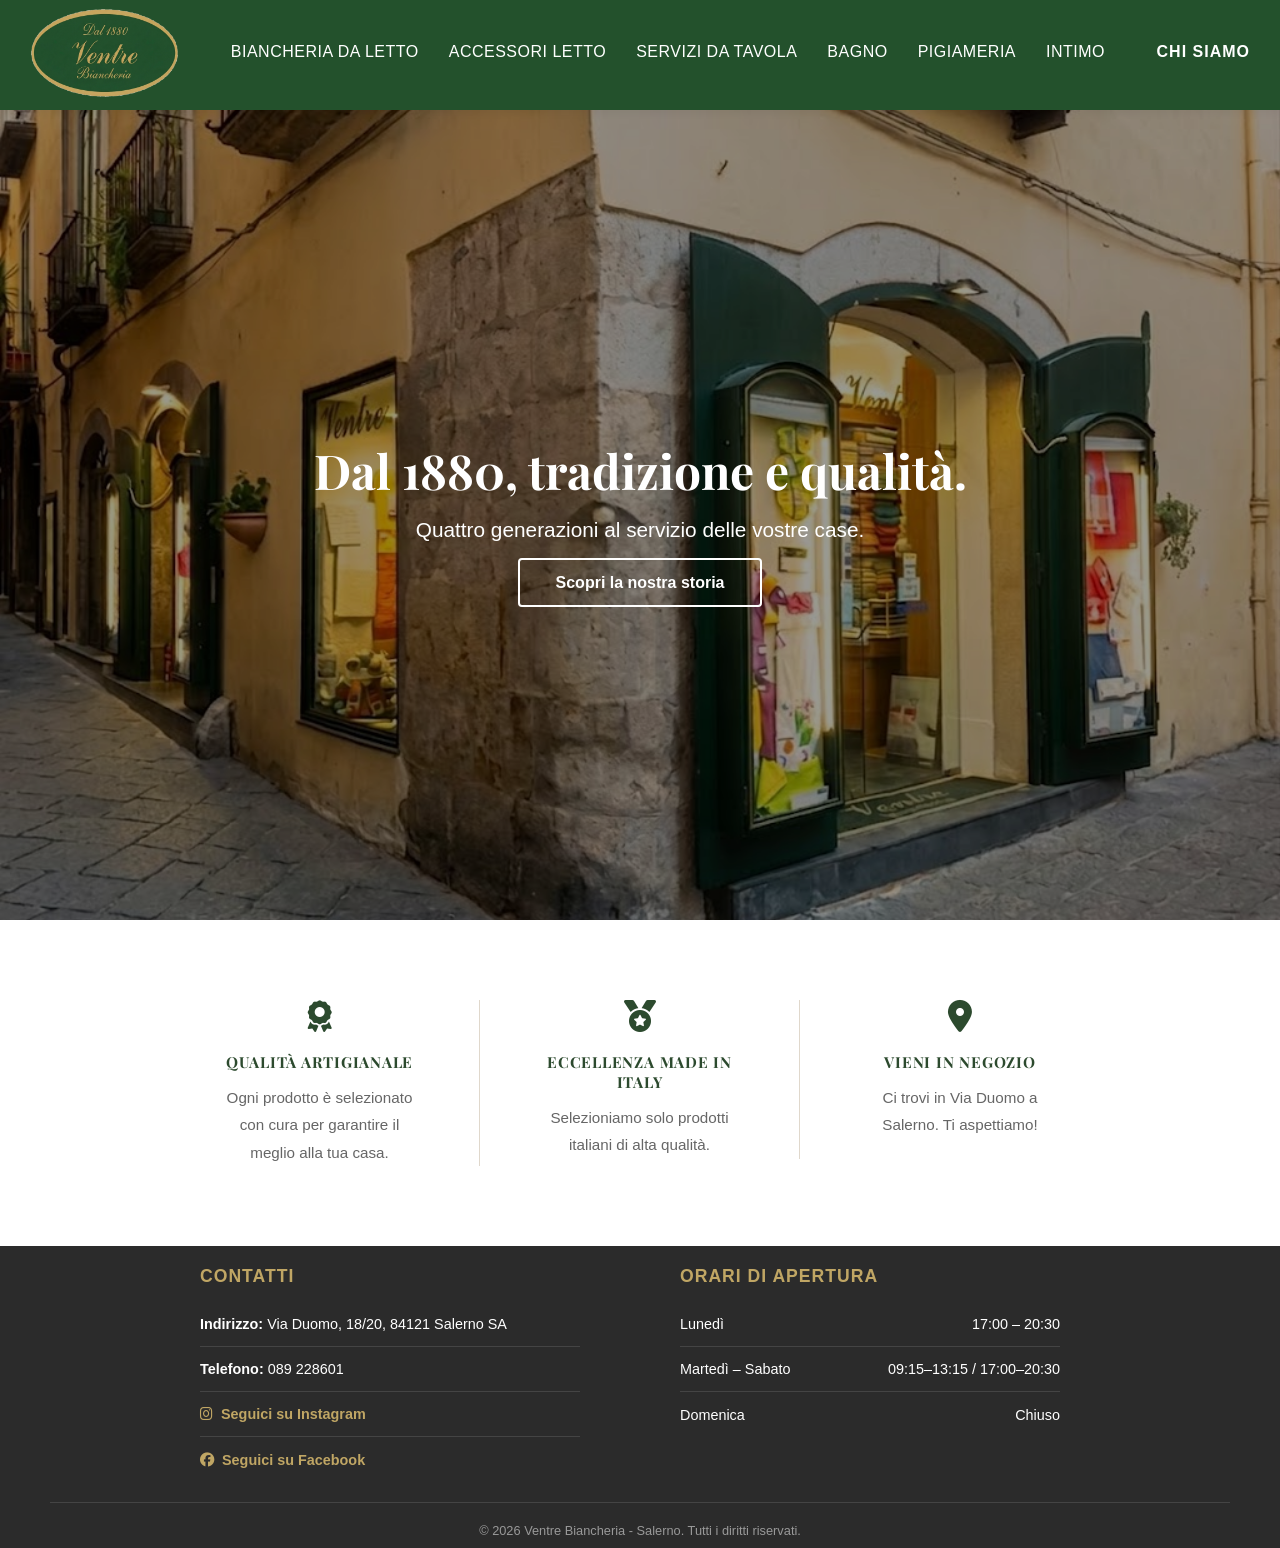
==== index.html @ 8341d149 "bozza prima parte home," ====
<!DOCTYPE html>
<html lang="it">
<head>
    <meta charset="UTF-8">
    <meta name="viewport" content="width=device-width, initial-scale=1.0">
    <title>Ventre Biancheria - Vetrina Online</title>
    <link rel="icon" href="./img/logo.png" type="image/png">
    <link rel="stylesheet" href="https://cdnjs.cloudflare.com/ajax/libs/font-awesome/6.5.0/css/all.min.css">
    <link href="https://fonts.googleapis.com/css2?family=Playfair+Display:wght@700&display=swap" rel="stylesheet">
    <link rel="stylesheet" href="style.css">
</head>
<body>

    <div id="header-container"></div>

    <main>

        <!-- HERO -->
        <section class="hero">
            <div class="hero-overlay"></div>
            <div class="hero-content">
                <h1>Dal 1880, tradizione e qualità.</h1>
                <p>Quattro generazioni al servizio delle vostre case.</p>
                <a href="chi-siamo.html" class="hero-btn">Scopri la nostra storia</a>
            </div>
        </section>

        <!-- STRISCIA VALORI -->
        <section class="valori">
            <div class="valore">
                <i class="fa-solid fa-award valore-icona"></i>
                <h3>Qualità artigianale</h3>
                <p>Ogni prodotto è selezionato con cura per garantire il meglio alla tua casa.</p>
            </div>
            <div class="valore">
                <i class="fa-solid fa-medal valore-icona"></i>
                <h3>Eccellenza Made in Italy</h3>
                <p>Selezioniamo solo prodotti italiani di alta qualità.</p>
            </div>
            <div class="valore">
                <i class="fa-solid fa-location-dot valore-icona"></i>
                <h3>Vieni in negozio</h3>
                <p>Ci trovi in Via Duomo a Salerno. Ti aspettiamo!</p>
            </div>
        </section>

    </main>

    <div id="footer-container"></div>

    <script src="./js/footer.js"></script>
    <script src="./js/menu.js"></script>

</body>
</html>
---- style.css ----
/* =========================================
   PANNELLO DI CONTROLLO (Variabili)
   ========================================= */
:root {
    --background-color: #eeeeee;
    /* Colore di sfondo del body */
    --colore-sfondo-bar: #23512C;
    /* Bianco pulito per la barra */
    --colore-testo: #000000;
    /* Grigio antracite morbido */
    --colore-testo2: #C0A664;
    /* Oro del logo */
    --colore-accento: #C0A664;
    /* Un color bronzo/fango elegante per l'hover */
    --colore-popup-bg: #ffffff;
    /* Sfondo popup */
    --colore-sfondo-footer: #2b2b2b;
    /* Grigio scuro/antracite per il fondo */
    --colore-testo-footer: #ffffff;
    /* Bianco morbido per il testo */
    --colore-accento-footer: #C0A664;
    /* Lo stesso color bronzo per i dettagli */
    --colore-sfondo-menu-tendina: #ffffff;
    /* Colore personalizzabile per lo sfondo dei menu a tendina */
    --altezza-logo: 90px;
    /* Logo un po' più grande e visibile*/
    --grandezza-testo-menu: 1.0rem;
    /* Grandezza del testo del menu in alto */
    --font-principale: 'Segoe UI', Roboto, Helvetica, Arial, sans-serif;
    /* Font moderno */
    --font-logo: 'Tangerine', cursive;
}

/* Reset Generale */
* {
    margin: 0;
    padding: 0;
    box-sizing: border-box;
}

body {
    font-family: var(--font-principale);
    background-color: var(--background-color);
    color: var(--colore-testo);
    display: flex;
    flex-direction: column;
    min-height: 100vh;
    /* Il sito deve essere alto almeno il 100% dello schermo (View Height) */
}

main {
    flex-grow: 1;
}

/* --- TOP BAR --- */
.top-bar {
    display: flex;
    justify-content: space-between;
    align-items: center;
    padding: 0 30px;
    /* Più spazio ai lati */
    height: 110px;
    /* Altezza fissa per dare respiro */
    background-color: var(--colore-sfondo-bar);
    box-shadow: 0 2px 10px rgba(0, 0, 0, 0.05);
    /* Un'ombra leggerissima per dare eleganza */
    position: sticky;
    top: 0;
    z-index: 1000;
}

/* --- LOGO --- */
.logo-img {
    height: var(--altezza-logo);
    transition: transform 0.3s ease;
    /* Effetto zoom leggero al passaggio */
}

.logo-img:hover {
    transform: scale(1.05);
}

/* --- MENU CENTRALE --- */
.menu-list {
    list-style: none;
    display: flex;
    align-items: center;
    gap: 30px;
}

.menu-item {
    position: relative;
    display: flex;
    align-items: center;
    /* Centra il testo in verticale al millimetro */
    height: var(--altezza-logo);
    /* Il righello ora è qui */
}

/* 2. Il link torna normale, così la linea riappare sotto e non di lato */
.menu-item>a {
    text-decoration: none;
    color: var(--colore-popup-bg);
    font-size: var(--grandezza-testo-menu);
    font-weight: 500;
    letter-spacing: 0.5px;
    text-transform: uppercase;
    transition: color 0.3s ease;
    display: block;
    /* Comando fondamentale per mandare a capo la linea! */
}

/* Effetto Sottolineatura che appare al passaggio */
.menu-item>a::after {
    content: '';
    display: block;
    width: 0;
    height: 1.5px;
    background: var(--colore-accento);
    transition: width 0.3s;
    margin-top: 5px;
}

.menu-item:hover>a {
    color: var(--colore-accento);
}

.menu-item:hover>a::after {
    width: 100%;
}

/* --- POPUP SOTTOCATEGORIE --- */
.popup-sottocategorie {
    display: none;
    position: absolute;
    top: calc(100% - 10px);
    /* Solleva il popup per avvicinarlo alla scritta */
    left: 50%;
    transform: translateX(-50%);
    /* Centra il popup rispetto alla voce */
    background-color: var(--colore-sfondo-menu-tendina);
    min-width: 200px;
    padding: 10px;
    border-top: 3px solid var(--colore-accento);
    /* Una linea di colore sopra il popup */
    box-shadow: 0 10px 30px rgba(0, 0, 0, 0.1);
    text-align: left;
    border-radius: 0 8px 8px 8px;
    /* Arrotonda solo il basso */
}

/* --- STILE LINK SOTTOCATEGORIE --- */

.link-sottocategoria {
    display: block;
    position: relative;
    /* Per posizionamento della linea */
    text-decoration: none;
    color: var(--colore-testo);
    padding: 8px 15px;
    /* Distanzia i link e definisce margini interni uniformi */
    font-size: var(--grandezza-testo-menu);
    text-transform: uppercase;
    letter-spacing: 0.5px;
    font-weight: 400;
    transition: color 0.2s;
    text-align: left;
    /* Allinea il testo a sinistra per tutto il sotto menu */
}

/* Base della linea orizzontale invisibile */
.link-sottocategoria::after {
    content: '';
    position: absolute;
    bottom: 2px;
    left: 15px;
    /* Allineato esattamente col testo grazie al padding */
    width: 0;
    height: 1.5px;
    background: var(--colore-accento);
    transition: width 0.3s ease;
}

/* Sovrascrive i tag strong rimasti nell'HTML per non farli risultare in grassetto */
.link-sottocategoria strong {
    font-weight: 400;
}

.link-sottocategoria:hover,
.has-submenu:hover>.link-sottocategoria {
    color: var(--colore-accento);
    /* Nessun cambio di sfondo o padding che sciatta la linea */
}

/* Riempiamo la linea sotto al passaggio (la linea non dà fastidio ai sottomenu perchè è posizionata assoluta) */
.link-sottocategoria:hover::after,
.has-submenu:hover>.link-sottocategoria::after {
    width: calc(100% - 30px);
}

/* Animazione del popup */
.menu-item:hover .popup-sottocategorie {
    display: block;
    animation: fadeIn 0.3s ease;
}

@keyframes fadeIn {
    from {
        opacity: 0;
        transform: translateX(-50%) translateY(10px);
    }

    to {
        opacity: 1;
        transform: translateX(-50%) translateY(0);
    }
}

/* --- SOTTO-SOTTOCATEGORIE --- */
.has-submenu {
    position: relative;
    /* Per allineare il popup interno a questo figlio */
}

/* Stile popup terzo livello */
.popup-sotto-sottocategorie {
    display: none;
    position: absolute;
    top: 0;
    left: 100%;
    /* Si apre a destra del pannello padre */
    background-color: var(--colore-sfondo-menu-tendina);
    min-width: 200px;
    padding: 10px;
    margin-left: 0;
    /* Nessun margine: elimina il vuoto (death-zone) dove si perdeva l'hover! */
    border-top: 3px solid var(--colore-accento);
    /* Linea color oro anche sul sottomenu come nel principale */
    box-shadow: 10px 10px 30px rgba(0, 0, 0, 0.1);
    border-radius: 0 8px 8px 8px;
    /* Angoli smussati, ma diritto in alto a sinistra per attaccarsi bene */
}

/* Triangolino "freccia" che sporge a sinistra e indica il menu genitore */
.popup-sotto-sottocategorie::before {
    content: '';
    position: absolute;
    top: 16px;
    /* allineato verticalmente al primo elemento (13px + 3px div di bordo) */
    left: -7px;
    /* sporge fuori a sinistra per sovrapporsi sottilmente */
    border-width: 8px 8px 8px 0;
    border-style: solid;
    border-color: transparent var(--colore-sfondo-menu-tendina) transparent transparent;
}

/* Hover per aprire il terzo livello */
.has-submenu:hover .popup-sotto-sottocategorie {
    display: block;
    animation: popupScaleFade 0.25s cubic-bezier(0.18, 0.89, 0.32, 1.28) forwards;
    transform-origin: top left;
}

/* Animazione fluida con un piccolissimo "rimbalzo" (scala da giù verso l'alto) */
@keyframes popupScaleFade {
    from {
        opacity: 0;
        transform: scale(0.95) translateX(-8px);
    }

    to {
        opacity: 1;
        transform: scale(1) translateX(0);
    }
}

/* Modifiche ai link padri per avere la freccia ben impaginata */
.has-submenu>.link-sottocategoria {
    display: flex;
    justify-content: space-between;
    /* Spinge la freccia a destra */
    align-items: center;
    padding-left: 15px;
    padding-right: 15px;
    text-align: left;
    /* Migliore leggibilità */
}

/* Non serve ripetere test-align o hover shifting laterale perchè i testi 
   hanno tutti padding-left 15px nativamente! I flexbox dei sottomenu ereditano elegantemente. */

/* Effetto freccia */
.has-submenu .freccia {
    font-size: 0.7rem;
    color: var(--colore-accento);
    transition: transform 0.2s;
}

.has-submenu:hover .freccia {
    transform: translateX(3px);
}

.info-destra {
    display: flex;
    align-items: center;
    height: var(--altezza-logo);
}

/* --- CHI SIAMO (DESTRA) --- */
.btn-chi-siamo {
    text-decoration: none;
    color: var(--colore-popup-bg);
    font-size: var(--grandezza-testo-menu);
    font-weight: 600;
    text-transform: uppercase;
    letter-spacing: 1px;
    transition: color 0.3s;
    display: block;
}

.btn-chi-siamo:hover {
    color: var(--colore-accento);
    /* Cambia solo colore al passaggio */
}

.btn-chi-siamo::after {
    content: '';
    display: block;
    width: 0;
    height: 1.5px;
    /* Stesso spessore del menu */
    background: var(--colore-accento);
    /* Usa il color bronzo */
    transition: width 0.3s;
    margin-top: 5px;
    /* Stesso spazio che spinge la linea in basso */
}

.btn-chi-siamo:hover::after {
    width: 100%;
}

/* =========================================
   PAGINA "CHI SIAMO"
   ========================================= */

.pagina-chi-siamo {
    padding: 20px 10px;
    /* Spazio sopra e sotto per far respirare la pagina */
    background-color: #eeeeee;
    /* Sfondo morbidissimo */
}

/* La scatola bianca centrale che contiene il testo */
.storia-container {
    max-width: 800px;
    /* Non troppo largo, altrimenti l'occhio si stanca a leggere */
    margin: 0 auto;
    /* Centra la scatola nello schermo */
    background-color: #ffffff;
    padding: 20px 50px;
    /* Spazio tra il testo e i bordi della scatola */
    box-shadow: 0 10px 30px rgba(0, 0, 0, 0.03);
    /* Un'ombra impercettibile per dare rilievo */
    border-radius: 4px;
}

/* Titolo principale */
.titolo-storia {
    text-align: center;
    color: var(--colore-accento);
    /* Usa il color bronzo che abbiamo impostato su in cima */
    font-size: 5rem;
    margin-bottom: 15px;
    letter-spacing: 1px;
    font-family: var(--font-logo);
}

/* Sottotitoli (Le origini, Oggi) */
.sottotitolo-storia {
    color: var(--colore-testo);
    font-size: 3.2rem;
    margin-top: 20px;
    margin-bottom: 10px;
    font-family: var(--font-logo);
}

/* Stile per i testi dei paragrafi */
.storia-container p {
    font-size: 1.05rem;
    line-height: 1.8;
    /* Spazio tra le righe per facilitare la lettura */
    margin-bottom: 15px;
    color: #555;
    /* Un grigio leggermente più morbido per la lettura lunga */
    text-align: justify;
    /* Allinea il testo sia a destra che a sinistra */
}

/* Stile speciale per l'introduzione */
.intro-storia {
    font-size: 1.15rem !important;
    /* Leggermente più grande del resto */
    font-style: italic;
    /* Corsivo per dare un tono poetico/storico */
    text-align: center !important;
    /* L'intro la centriamo */
    color: #666;
}

/* La lineetta decorativa per separare le sezioni */
.divisorio-elegante {
    width: 100px;
    height: 2px;
    background-color: var(--colore-accento);
    margin: 30px auto;
    /* Si posiziona automaticamente al centro */
}

/* =========================================
   SEZIONE MAPPA
   ========================================= */
.sezione-mappa {
    max-width: 800px;
    /* Larga esattamente quanto il testo della storia */
    margin: 40px auto;
    /* 60px di spazio sopra e sotto, "auto" per centrarla */
    text-align: center;
    /* Centra i titoli */
    padding: 0px 20px;
    /* Evita che tocchi i bordi sui cellulari */
}

.titolo-mappa {
    color: var(--colore-accento);
    /* Il tuo color bronzo elegante */
    font-size: 2.2rem;
    margin-bottom: 15px;
}

.sottotitolo-mappa {
    color: #666;
    margin-bottom: 30px;
    font-size: 1.1rem;
}

/* La cornice della mappa */
.contenitore-mappa {
    width: 100%;
    border-radius: 8px;
    /* Arrotonda gli angoli della mappa */
    overflow: hidden;
    /* "Taglia" gli spigoli della mappa che escono dagli angoli arrotondati */
    box-shadow: 0 10px 30px rgba(0, 0, 0, 0.1);
    /* Un'ombra morbida ed elegante */
    background-color: #eee;
    /* Colore di fondo mentre la mappa carica */
}

/* =========================================
   FOOTER (Parte finale del sito)
   ========================================= */

.main-footer {
    background-color: var(--colore-sfondo-footer);
    color: var(--colore-testo-footer);
    padding: 20px 50px 10px 50px;
    /* Spazi interni molto ridotti */
    margin-top: auto;
    /* Aiuta a spingere il footer a fine pagina */
}

.footer-content {
    display: flex;
    justify-content: center;
    /* Centra le due colonne in mezzo allo schermo */
    gap: 80px;
    /* Distanza elegante tra Contatti e Orari */
    flex-wrap: wrap;
    max-width: 900px;
    /* Evita che le colonne si allontanino troppo sui monitor grandi */
    margin: 0 auto 20px auto;
    /* auto a destra e sinistra centra il blocco intero */
}

/* Stile per ogni singola colonna */
.footer-col {
    flex: 0 1 350px;
    /* Le colonne saranno larghe al massimo 350px */
}

.footer-col h3 {
    font-size: 1.1rem;
    text-transform: uppercase;
    letter-spacing: 1px;
    margin-bottom: 15px;
    color: var(--colore-accento-footer);
}

.footer-col p {
    font-size: 0.9rem;
    line-height: 1.6;
    margin-bottom: 10px;
}

.footer-col:last-child {
    text-align: left;
}

/* Stile per la riga finale del Copyright */
.footer-bottom {
    text-align: center;
    font-size: 0.8rem;
    border-top: 1px solid #444;
    /* Riga separatrice sopra il copyright */
    padding-top: 20px;
    color: #999;
    /* Grigio più chiaro per non distrarre */
}

/* Allarghiamo un po' le colonne per evitare che l'indirizzo vada a capo */
.footer-col {
    flex: 0 1 400px;
}

/* La struttura base per entrambe le liste (Contatti e Orari) */
.lista-allineata {
    list-style: none;
    max-width: 380px;
}

/* LA MAGIA: Impostiamo un'altezza fissa per TUTTE le righe! */
.lista-allineata li {
    font-size: 0.9rem;
    padding: 8px 0;
    min-height: 45px;
    /* Tutte le righe saranno alte almeno 45 pixel */
    display: flex;
    align-items: center;
    /* Centra il testo in altezza nella sua riga */
}

/* Stile per la colonna Contatti */
.riga-contatti {
    border-bottom: 1px solid #444;
    /* Sostituito "transparent" con il colore della linea visibile! */
    width: 100%;
    /* Assicura che la linea sia lunga quanto quella degli orari */
}

/* Stile per la colonna Orari */
.riga-orari {
    justify-content: space-between;
    /* Giorni a sinistra, ore a destra */
    border-bottom: 1px solid #444;
    /* Riga visibile */
    width: 100%;
}

.lista-allineata li:last-child {
    border-bottom: none;
    /* "none" significa "nessuno", quindi fa sparire l'ultima riga */
}

/* HERO */
.hero {
  position: relative;
  width: 100%;
  height: 90vh;
  background-image: url('img/hero.jpg');
  background-size: cover;
  background-position: center 30%;
  display: flex;
  align-items: center;
  justify-content: center;
  text-align: center;
}

.hero-overlay {
  position: absolute;
  inset: 0;
  background: rgba(0, 0, 0, 0.4);
}

.hero-content {
  position: relative;
  z-index: 1;
  color: white;
}

.hero-content h1 {
  font-family: 'Playfair Display', serif;
  font-size: 3rem;
  margin-bottom: 1rem;
}

.hero-content p {
  font-size: 1.3rem;
  margin-bottom: 2rem;
}

.hero-btn {
  padding: 14px 36px;
  background-color: transparent;
  color: white;
  border: 2px solid white;
  text-decoration: none;
  font-weight: bold;
  border-radius: 4px;
  transition: background 0.3s, color 0.3s;
}

.hero-btn:hover {
  background-color: white;
  color: #333;
}

/* STRISCIA VALORI */
.valori {
  display: flex;
  justify-content: center;
  align-items: flex-start;
  gap: 0;
  padding: 80px 80px;
  background-color: #fff;
  text-align: center;
}

.valore {
  flex: 1;
  max-width: 320px;
  padding: 0 60px;
  border-right: 1px solid #e0d8cc;
  display: flex;
  flex-direction: column;
  align-items: center;
}

.valore:last-child {
  border-right: none;
}

.valore-icona {
  font-size: 2rem;
  display: block;
  margin-bottom: 20px;
  color: #2c4a2e;
}

.valore h3 {
  font-family: 'Playfair Display', serif;
  font-size: 0.95rem;
  margin-bottom: 12px;
  color: #2c4a2e;
  letter-spacing: 0.05em;
  text-transform: uppercase;
}

.valore p {
  font-size: 0.95rem;
  color: #666;
  line-height: 1.8;
}
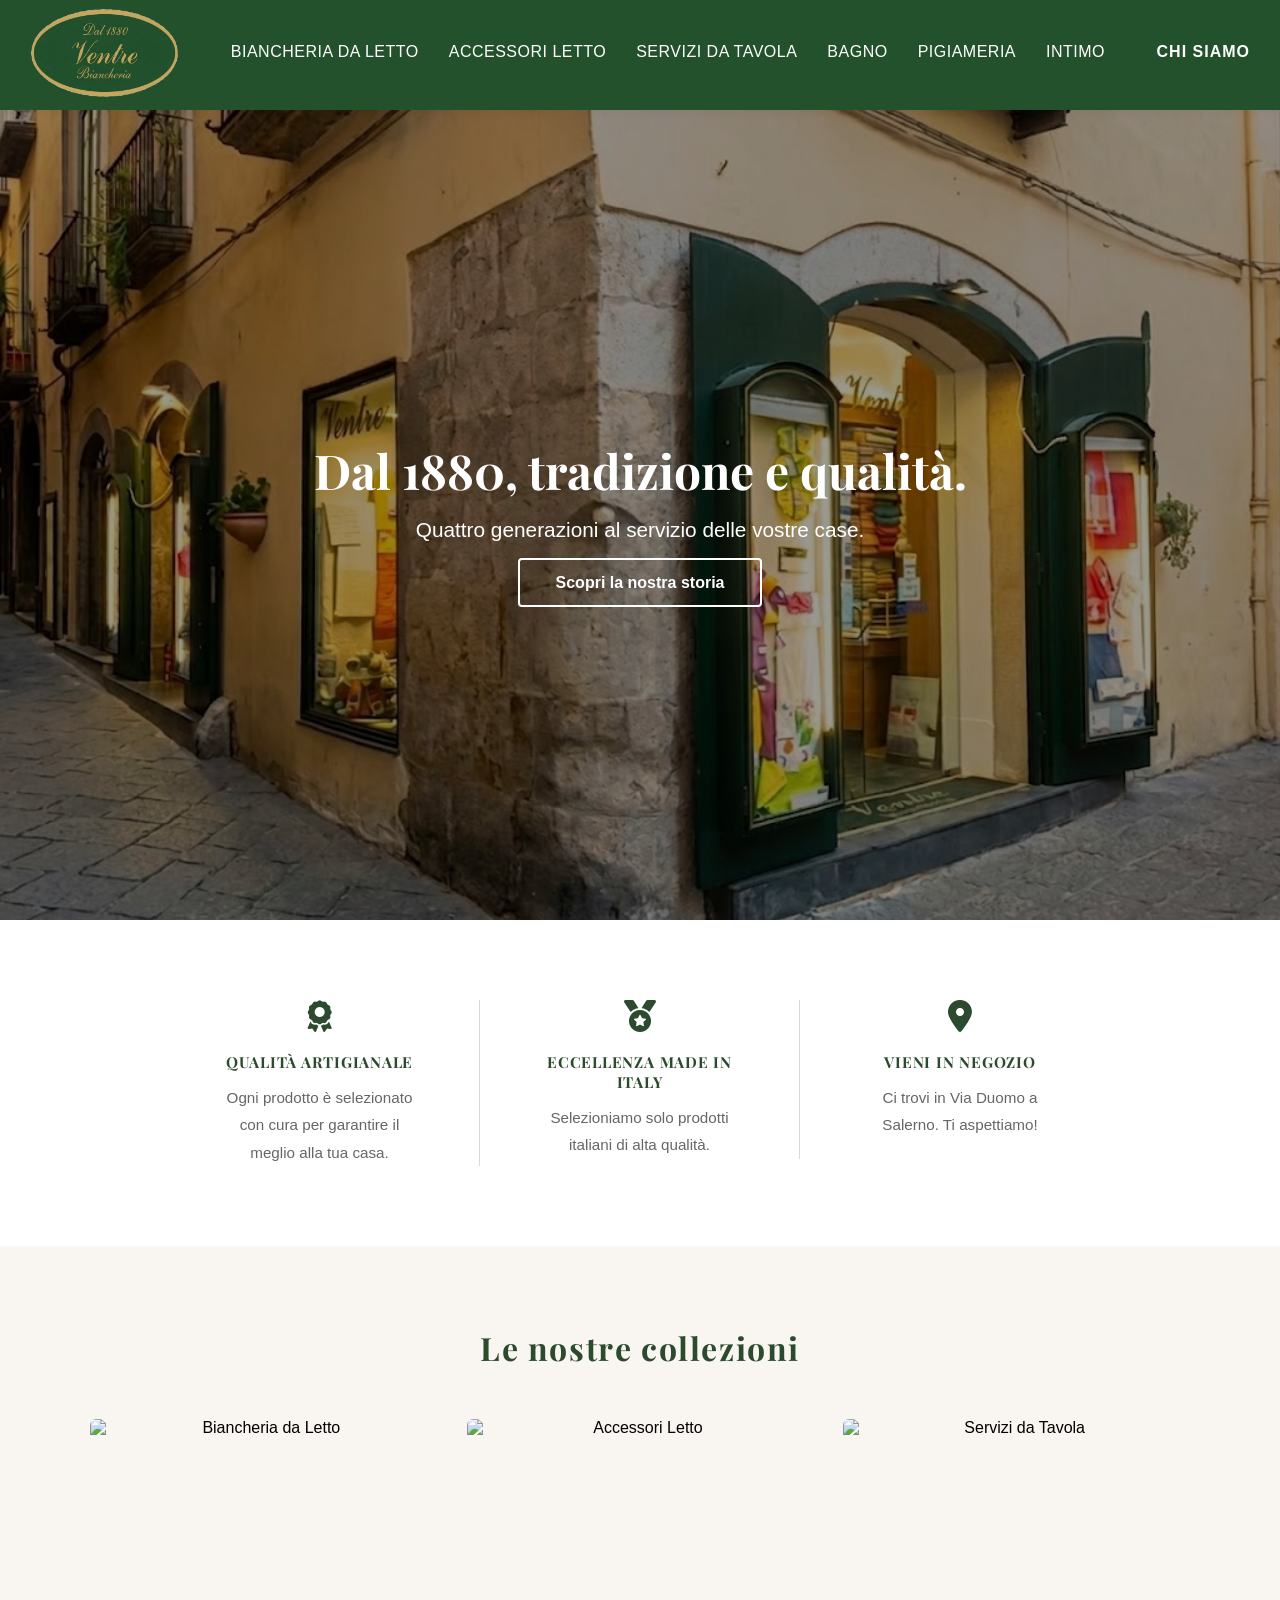
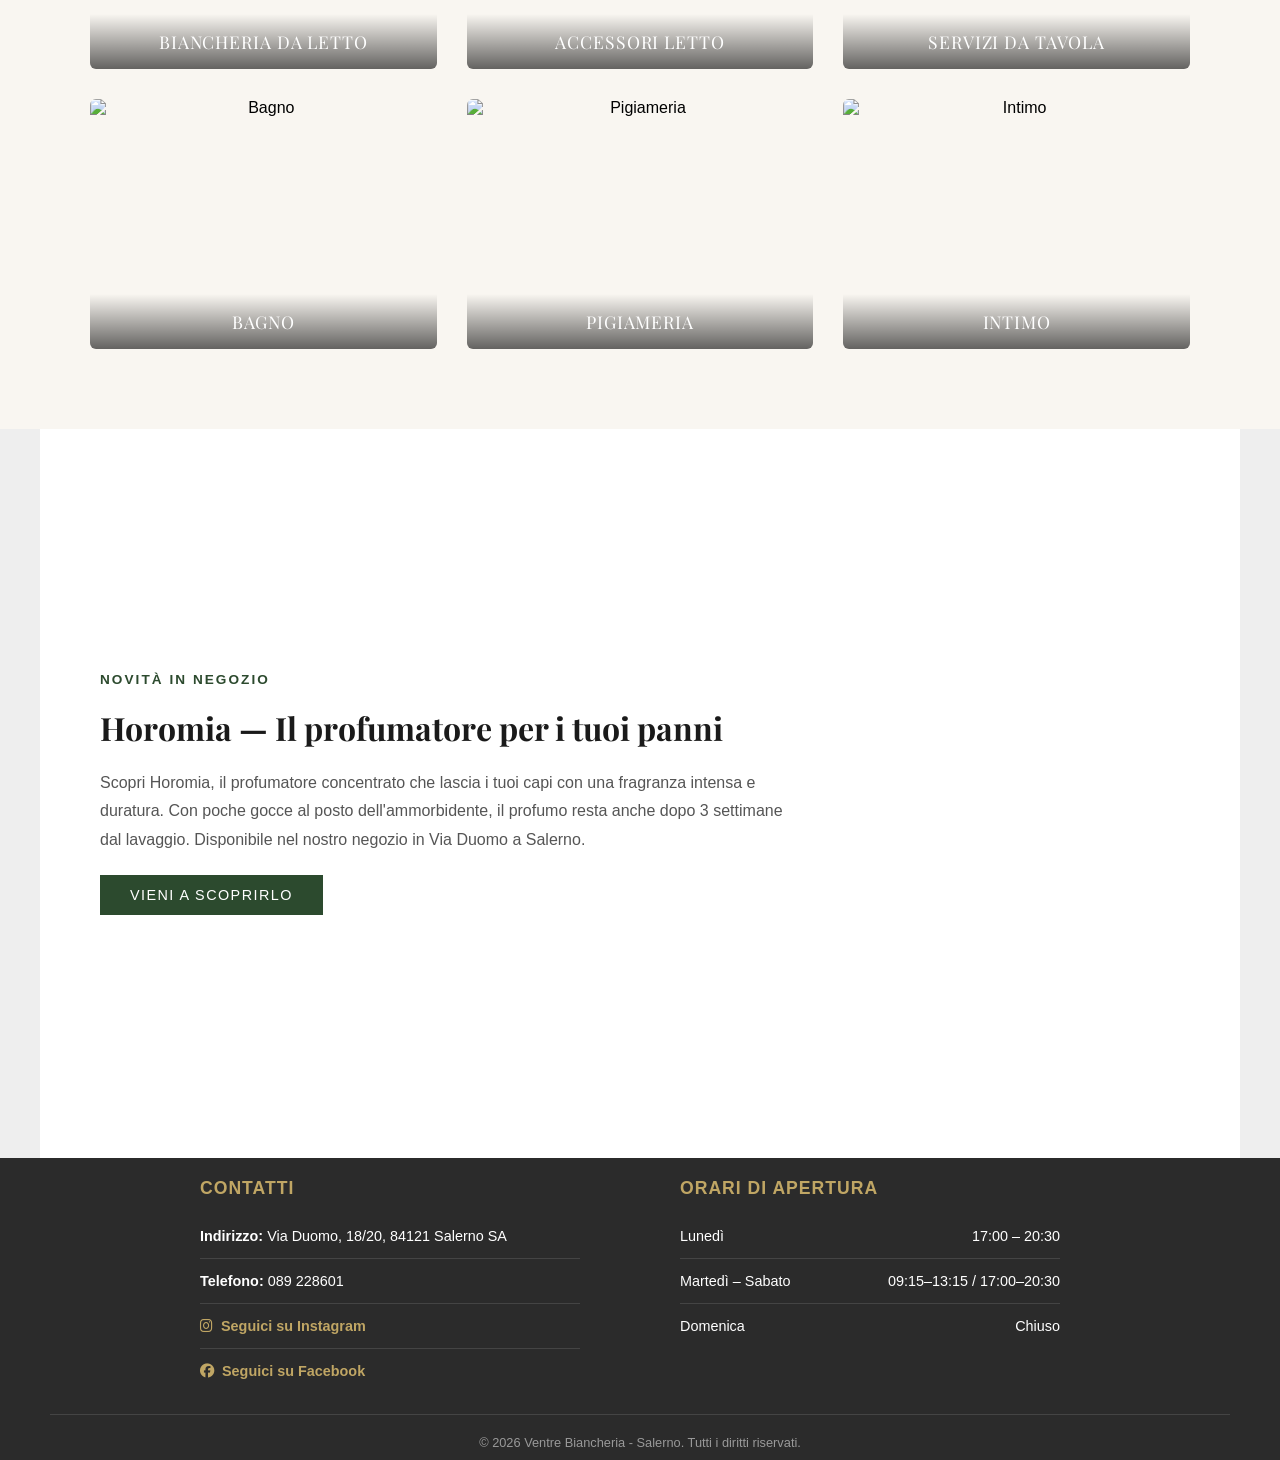
==== commit cd8c1ea3: "bozza novità in negozio" ====
--- a/index.html
+++ b/index.html
@@ -44,6 +44,56 @@
             </div>
         </section>
 
+        <!-- GRIGLIA CATEGORIE -->
+        <section class="categorie">
+            <h2 class="categorie-titolo">Le nostre collezioni</h2>
+            <div class="categorie-griglia">
+                <div class="categoria-card">
+                    <img src="https://placehold.co/600x400/2c4a2e/2c4a2e" alt="Biancheria da Letto">
+                    <div class="categoria-nome">Biancheria da Letto</div>
+                </div>
+                <div class="categoria-card">
+                    <img src="https://placehold.co/600x400/3a5c3c/3a5c3c" alt="Accessori Letto">
+                    <div class="categoria-nome">Accessori Letto</div>
+                </div>
+                <div class="categoria-card">
+                    <img src="https://placehold.co/600x400/2c4a2e/2c4a2e" alt="Servizi da Tavola">
+                    <div class="categoria-nome">Servizi da Tavola</div>
+                </div>
+                <div class="categoria-card">
+                    <img src="https://placehold.co/600x400/3a5c3c/3a5c3c" alt="Bagno">
+                    <div class="categoria-nome">Bagno</div>
+                </div>
+                <div class="categoria-card">
+                    <img src="https://placehold.co/600x400/2c4a2e/2c4a2e" alt="Pigiameria">
+                    <div class="categoria-nome">Pigiameria</div>
+                </div>
+                <div class="categoria-card">
+                    <img src="https://placehold.co/600x400/3a5c3c/3a5c3c" alt="Intimo">
+                    <div class="categoria-nome">Intimo</div>
+                </div>
+            </div>
+        </section>
+
+        <!-- SEZIONE NOVITÀ -->
+        <section class="novita">
+            <div class="novita-testo">
+                <span class="novita-tag">Novità in negozio</span>
+                <h2>Horomia — Il profumatore per i tuoi panni</h2>
+                <p>Scopri Horomia, il profumatore concentrato che lascia i tuoi capi con una fragranza intensa e duratura. Con poche gocce al posto dell'ammorbidente, il profumo resta anche dopo 3 settimane dal lavaggio. Disponibile nel nostro negozio in Via Duomo a Salerno.</p>
+                <a href="chi-siamo.html" class="novita-btn">Vieni a scoprirlo</a>
+            </div>
+            <div class="novita-video">
+                <iframe
+                    src="https://www.youtube.com/embed/hLpsjTjbR8w"
+                    title="Horomia profumatore panni"
+                    frameborder="0"
+                    allow="accelerometer; autoplay; clipboard-write; encrypted-media; gyroscope; picture-in-picture"
+                    allowfullscreen>
+                </iframe>
+            </div>
+        </section>
+
     </main>
 
     <div id="footer-container"></div>
@@ -52,4 +102,4 @@
     <script src="./js/menu.js"></script>
 
 </body>
-</html>
+</html>
--- a/style.css
+++ b/style.css
@@ -162,7 +162,7 @@
     font-size: var(--grandezza-testo-menu);
     text-transform: uppercase;
     letter-spacing: 0.5px;
-    font-weight: 400;
+    font-weight: 480;
     transition: color 0.2s;
     text-align: left;
     /* Allinea il testo a sinistra per tutto il sotto menu */
@@ -662,3 +662,127 @@
   line-height: 1.8;
 }
 
+/* GRIGLIA CATEGORIE */
+.categorie {
+  padding: 80px 60px;
+  background-color: #f9f6f1;
+  text-align: center;
+}
+
+.categorie-titolo {
+  font-family: 'Playfair Display', serif;
+  font-size: 2rem;
+  color: #2c4a2e;
+  margin-bottom: 50px;
+  letter-spacing: 0.05em;
+}
+
+.categorie-griglia {
+  display: grid;
+  grid-template-columns: repeat(3, 1fr);
+  gap: 30px;
+  max-width: 1100px;
+  margin: 0 auto;
+}
+
+.categoria-card {
+  position: relative;
+  overflow: hidden;
+  border-radius: 6px;
+  cursor: pointer;
+}
+
+.categoria-card img {
+  width: 100%;
+  height: 250px;
+  object-fit: cover;
+  display: block;
+  transition: transform 0.4s ease;
+}
+
+.categoria-card:hover img {
+  transform: scale(1.05);
+}
+
+.categoria-nome {
+  position: absolute;
+  bottom: 0;
+  width: 100%;
+  padding: 16px;
+  background: linear-gradient(transparent, rgba(0,0,0,0.6));
+  color: white;
+  font-family: 'Playfair Display', serif;
+  font-size: 1.1rem;
+  letter-spacing: 0.05em;
+  text-transform: uppercase;
+}
+
+/* SEZIONE NOVITÀ */
+.novita {
+  display: flex;
+  align-items: center;
+  gap: 60px;
+  padding: 80px 60px;
+  background-color: #ffffff;
+  max-width: 1200px;
+  margin: 0 auto;
+}
+
+.novita-testo {
+  flex: 1;
+  display: flex;
+  flex-direction: column;
+  gap: 20px;
+}
+
+.novita-tag {
+  text-transform: uppercase;
+  letter-spacing: 0.15em;
+  font-size: 0.85rem;
+  color: #2c4a2e;
+  font-weight: 600;
+}
+
+.novita-testo h2 {
+  font-family: 'Playfair Display', serif;
+  font-size: 2rem;
+  color: #1a1a1a;
+  line-height: 1.3;
+}
+
+.novita-testo p {
+  font-size: 1rem;
+  color: #555;
+  line-height: 1.8;
+}
+
+.novita-btn {
+  display: inline-block;
+  width: fit-content;
+  padding: 12px 30px;
+  background-color: #2c4a2e;
+  color: white;
+  text-decoration: none;
+  font-size: 0.9rem;
+  letter-spacing: 0.1em;
+  text-transform: uppercase;
+  transition: background 0.3s ease;
+}
+
+.novita-btn:hover {
+  background-color: #1a2e1b;
+}
+
+.novita-video {
+  flex: 0 0 320px;
+  aspect-ratio: 9/16;
+  border-radius: 12px;
+  overflow: hidden;
+}
+
+.novita-video video,
+.novita-video iframe {
+  width: 100%;
+  height: 100%;
+  object-fit: cover;
+}
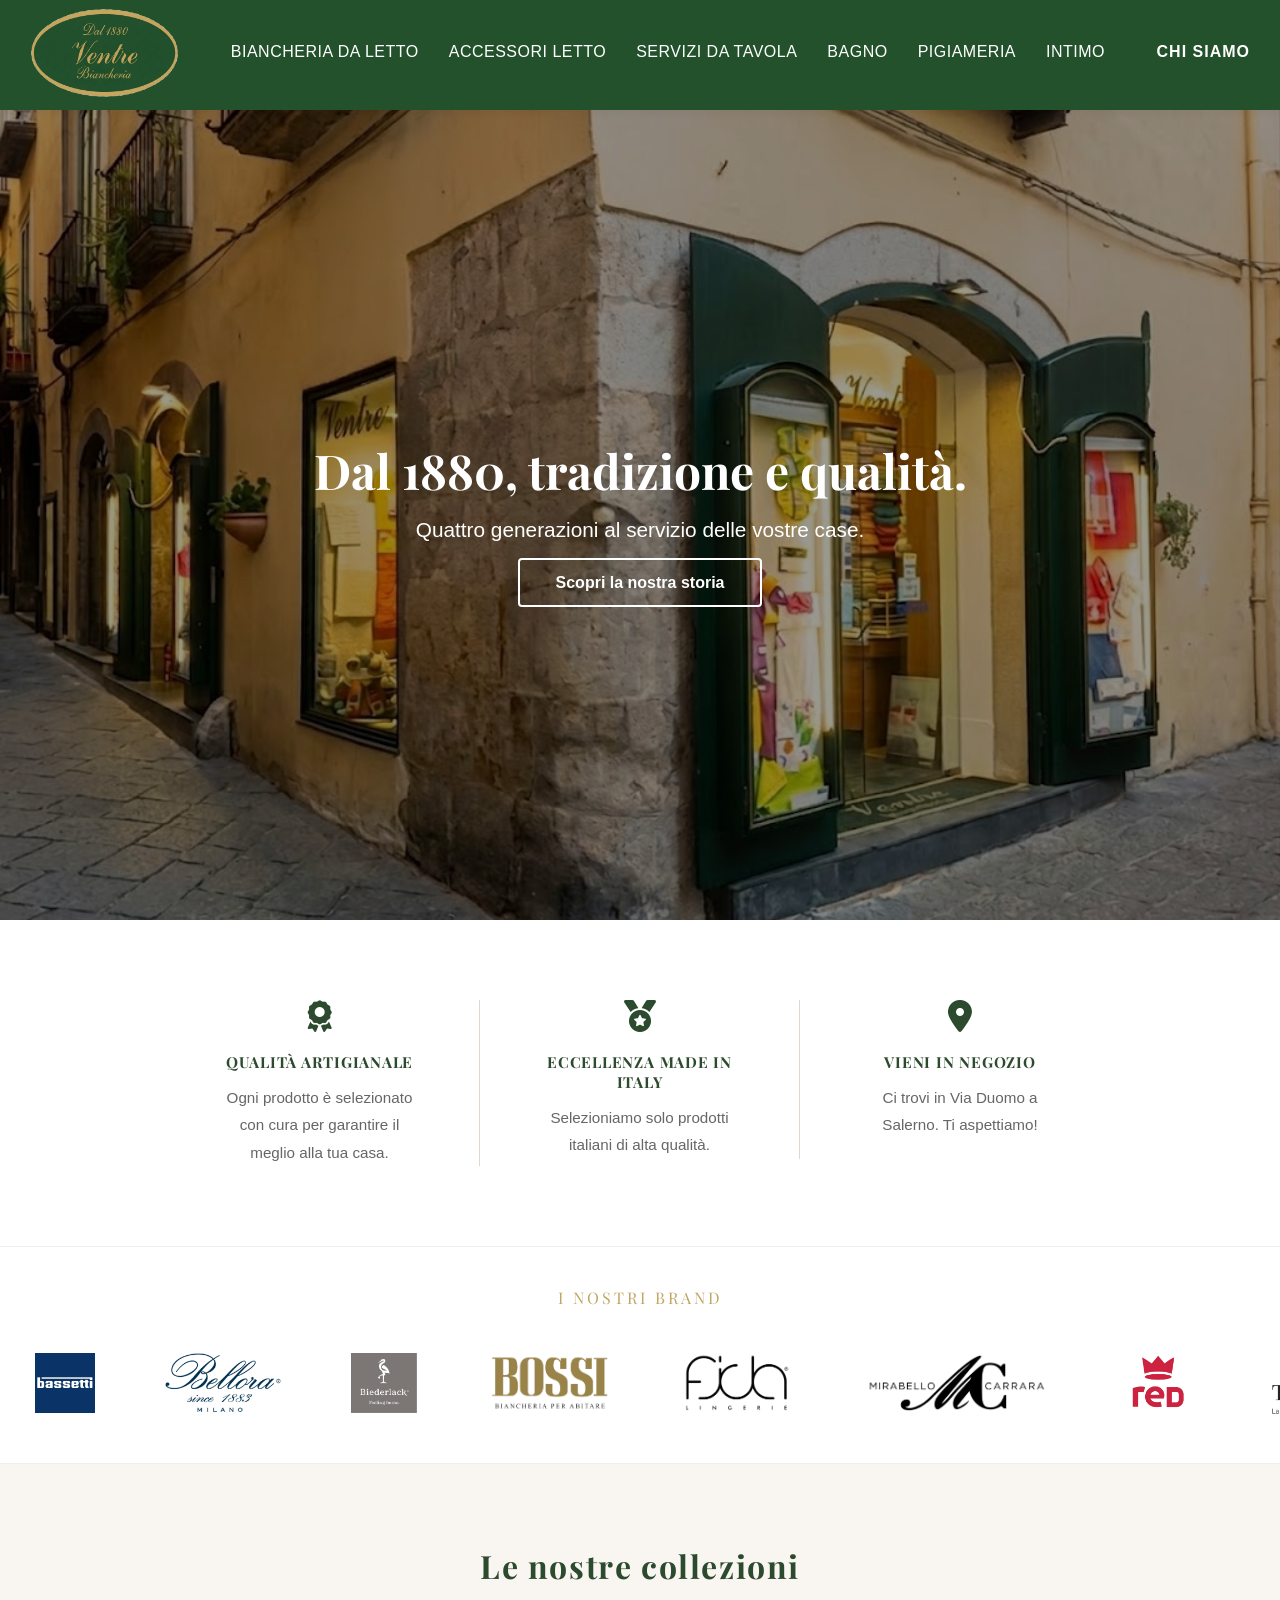
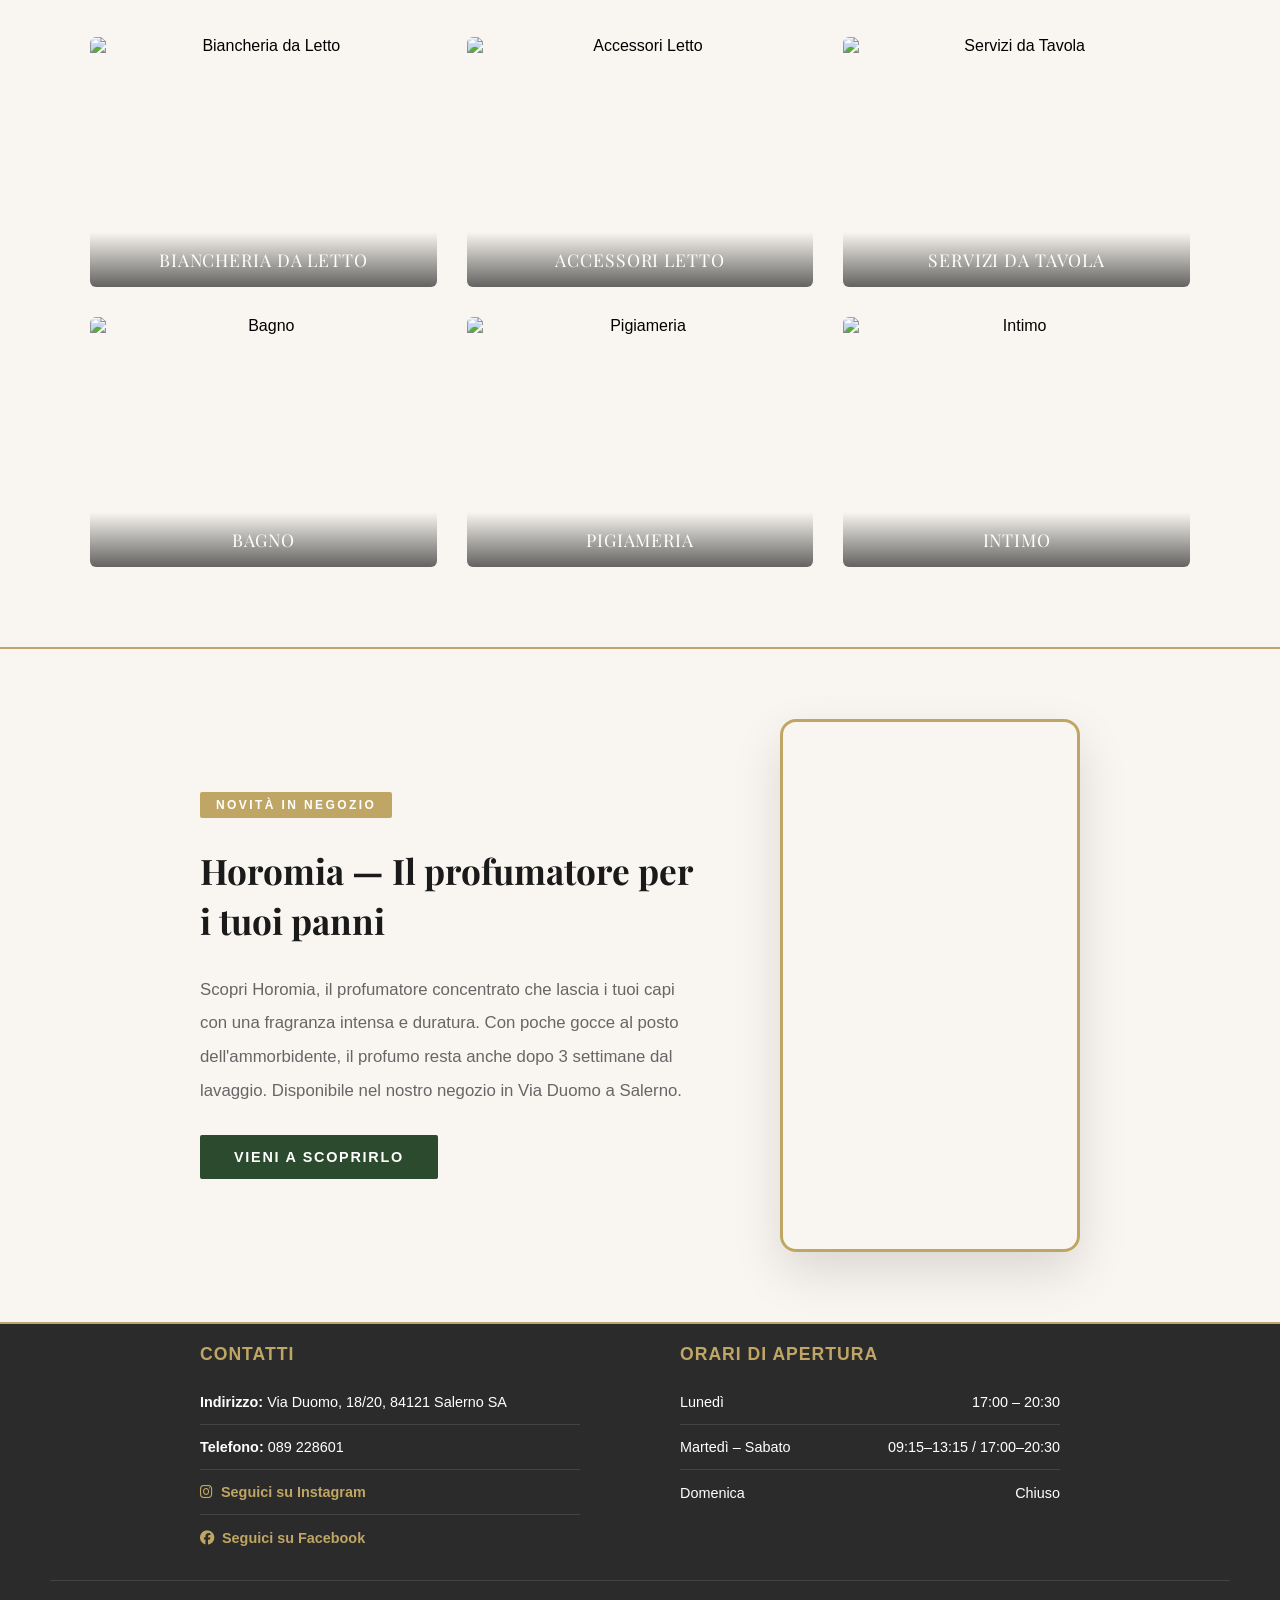
==== commit 3cbcae90: "striscia brand + novità in negozio" ====
--- a/index.html
+++ b/index.html
@@ -44,6 +44,34 @@
             </div>
         </section>
 
+        <!-- STRISCIA BRAND -->
+        <section class="brands-strip">
+            <p class="brands-titolo">I nostri brand</p>
+            <div class="brands-track">
+                <div class="brands-slide">
+                    <img src="Brands/Bassetti.png" alt="Bassetti">
+                    <img src="Brands/Bellora.png" alt="Bellora">
+                    <img src="Brands/Biederlack.png" alt="Biederlack">
+                    <img src="Brands/Bossi.png" alt="Bossi">
+                    <img src="Brands/Fida.webp" alt="Fida">
+                    <img src="Brands/Mirabello.png" alt="Mirabello">
+                    <img src="Brands/Red.png" alt="Red">
+                    <img src="Brands/Tag house.png" alt="Tag House" class="logo-grande">
+                </div>
+                <!-- Duplicato per loop infinito -->
+                <div class="brands-slide">
+                    <img src="Brands/Bassetti.png" alt="Bassetti">
+                    <img src="Brands/Bellora.png" alt="Bellora">
+                    <img src="Brands/Biederlack.png" alt="Biederlack">
+                    <img src="Brands/Bossi.png" alt="Bossi">
+                    <img src="Brands/Fida.webp" alt="Fida">
+                    <img src="Brands/Mirabello.png" alt="Mirabello">
+                    <img src="Brands/Red.png" alt="Red">
+                    <img src="Brands/Tag house.png" alt="Tag House" class="logo-grande">
+                </div>
+            </div>
+        </section>
+
         <!-- GRIGLIA CATEGORIE -->
         <section class="categorie">
             <h2 class="categorie-titolo">Le nostre collezioni</h2>
@@ -84,13 +112,9 @@
                 <a href="chi-siamo.html" class="novita-btn">Vieni a scoprirlo</a>
             </div>
             <div class="novita-video">
-                <iframe
-                    src="https://www.youtube.com/embed/hLpsjTjbR8w"
-                    title="Horomia profumatore panni"
-                    frameborder="0"
-                    allow="accelerometer; autoplay; clipboard-write; encrypted-media; gyroscope; picture-in-picture"
-                    allowfullscreen>
-                </iframe>
+                <video autoplay muted loop playsinline>
+                    <source src="./Video/video.mp4" type="video/mp4">
+                </video>
             </div>
         </section>
 
--- a/style.css
+++ b/style.css
@@ -3,35 +3,21 @@
    ========================================= */
 :root {
     --background-color: #eeeeee;
-    /* Colore di sfondo del body */
     --colore-sfondo-bar: #23512C;
-    /* Bianco pulito per la barra */
     --colore-testo: #000000;
-    /* Grigio antracite morbido */
     --colore-testo2: #C0A664;
-    /* Oro del logo */
     --colore-accento: #C0A664;
-    /* Un color bronzo/fango elegante per l'hover */
     --colore-popup-bg: #ffffff;
-    /* Sfondo popup */
     --colore-sfondo-footer: #2b2b2b;
-    /* Grigio scuro/antracite per il fondo */
     --colore-testo-footer: #ffffff;
-    /* Bianco morbido per il testo */
     --colore-accento-footer: #C0A664;
-    /* Lo stesso color bronzo per i dettagli */
     --colore-sfondo-menu-tendina: #ffffff;
-    /* Colore personalizzabile per lo sfondo dei menu a tendina */
     --altezza-logo: 90px;
-    /* Logo un po' più grande e visibile*/
     --grandezza-testo-menu: 1.0rem;
-    /* Grandezza del testo del menu in alto */
     --font-principale: 'Segoe UI', Roboto, Helvetica, Arial, sans-serif;
-    /* Font moderno */
     --font-logo: 'Tangerine', cursive;
 }
 
-/* Reset Generale */
 * {
     margin: 0;
     padding: 0;
@@ -45,42 +31,34 @@
     display: flex;
     flex-direction: column;
     min-height: 100vh;
-    /* Il sito deve essere alto almeno il 100% dello schermo (View Height) */
 }
 
 main {
     flex-grow: 1;
 }
 
-/* --- TOP BAR --- */
 .top-bar {
     display: flex;
     justify-content: space-between;
     align-items: center;
     padding: 0 30px;
-    /* Più spazio ai lati */
     height: 110px;
-    /* Altezza fissa per dare respiro */
     background-color: var(--colore-sfondo-bar);
     box-shadow: 0 2px 10px rgba(0, 0, 0, 0.05);
-    /* Un'ombra leggerissima per dare eleganza */
     position: sticky;
     top: 0;
     z-index: 1000;
 }
 
-/* --- LOGO --- */
 .logo-img {
     height: var(--altezza-logo);
     transition: transform 0.3s ease;
-    /* Effetto zoom leggero al passaggio */
 }
 
 .logo-img:hover {
     transform: scale(1.05);
 }
 
-/* --- MENU CENTRALE --- */
 .menu-list {
     list-style: none;
     display: flex;
@@ -92,12 +70,9 @@
     position: relative;
     display: flex;
     align-items: center;
-    /* Centra il testo in verticale al millimetro */
     height: var(--altezza-logo);
-    /* Il righello ora è qui */
-}
-
-/* 2. Il link torna normale, così la linea riappare sotto e non di lato */
+}
+
 .menu-item>a {
     text-decoration: none;
     color: var(--colore-popup-bg);
@@ -107,10 +82,8 @@
     text-transform: uppercase;
     transition: color 0.3s ease;
     display: block;
-    /* Comando fondamentale per mandare a capo la linea! */
-}
-
-/* Effetto Sottolineatura che appare al passaggio */
+}
+
 .menu-item>a::after {
     content: '';
     display: block;
@@ -129,59 +102,46 @@
     width: 100%;
 }
 
-/* --- POPUP SOTTOCATEGORIE --- */
 .popup-sottocategorie {
     display: none;
     position: absolute;
     top: calc(100% - 10px);
-    /* Solleva il popup per avvicinarlo alla scritta */
     left: 50%;
     transform: translateX(-50%);
-    /* Centra il popup rispetto alla voce */
     background-color: var(--colore-sfondo-menu-tendina);
     min-width: 200px;
     padding: 10px;
     border-top: 3px solid var(--colore-accento);
-    /* Una linea di colore sopra il popup */
     box-shadow: 0 10px 30px rgba(0, 0, 0, 0.1);
     text-align: left;
     border-radius: 0 8px 8px 8px;
-    /* Arrotonda solo il basso */
-}
-
-/* --- STILE LINK SOTTOCATEGORIE --- */
+}
 
 .link-sottocategoria {
     display: block;
     position: relative;
-    /* Per posizionamento della linea */
     text-decoration: none;
     color: var(--colore-testo);
     padding: 8px 15px;
-    /* Distanzia i link e definisce margini interni uniformi */
     font-size: var(--grandezza-testo-menu);
     text-transform: uppercase;
     letter-spacing: 0.5px;
     font-weight: 480;
     transition: color 0.2s;
     text-align: left;
-    /* Allinea il testo a sinistra per tutto il sotto menu */
-}
-
-/* Base della linea orizzontale invisibile */
+}
+
 .link-sottocategoria::after {
     content: '';
     position: absolute;
     bottom: 2px;
     left: 15px;
-    /* Allineato esattamente col testo grazie al padding */
     width: 0;
     height: 1.5px;
     background: var(--colore-accento);
     transition: width 0.3s ease;
 }
 
-/* Sovrascrive i tag strong rimasti nell'HTML per non farli risultare in grassetto */
 .link-sottocategoria strong {
     font-weight: 400;
 }
@@ -189,16 +149,13 @@
 .link-sottocategoria:hover,
 .has-submenu:hover>.link-sottocategoria {
     color: var(--colore-accento);
-    /* Nessun cambio di sfondo o padding che sciatta la linea */
-}
-
-/* Riempiamo la linea sotto al passaggio (la linea non dà fastidio ai sottomenu perchè è posizionata assoluta) */
+}
+
 .link-sottocategoria:hover::after,
 .has-submenu:hover>.link-sottocategoria::after {
     width: calc(100% - 30px);
 }
 
-/* Animazione del popup */
 .menu-item:hover .popup-sottocategorie {
     display: block;
     animation: fadeIn 0.3s ease;
@@ -209,87 +166,66 @@
         opacity: 0;
         transform: translateX(-50%) translateY(10px);
     }
-
     to {
         opacity: 1;
         transform: translateX(-50%) translateY(0);
     }
 }
 
-/* --- SOTTO-SOTTOCATEGORIE --- */
 .has-submenu {
     position: relative;
-    /* Per allineare il popup interno a questo figlio */
-}
-
-/* Stile popup terzo livello */
+}
+
 .popup-sotto-sottocategorie {
     display: none;
     position: absolute;
     top: 0;
     left: 100%;
-    /* Si apre a destra del pannello padre */
     background-color: var(--colore-sfondo-menu-tendina);
     min-width: 200px;
     padding: 10px;
     margin-left: 0;
-    /* Nessun margine: elimina il vuoto (death-zone) dove si perdeva l'hover! */
     border-top: 3px solid var(--colore-accento);
-    /* Linea color oro anche sul sottomenu come nel principale */
     box-shadow: 10px 10px 30px rgba(0, 0, 0, 0.1);
     border-radius: 0 8px 8px 8px;
-    /* Angoli smussati, ma diritto in alto a sinistra per attaccarsi bene */
-}
-
-/* Triangolino "freccia" che sporge a sinistra e indica il menu genitore */
+}
+
 .popup-sotto-sottocategorie::before {
     content: '';
     position: absolute;
     top: 16px;
-    /* allineato verticalmente al primo elemento (13px + 3px div di bordo) */
     left: -7px;
-    /* sporge fuori a sinistra per sovrapporsi sottilmente */
     border-width: 8px 8px 8px 0;
     border-style: solid;
     border-color: transparent var(--colore-sfondo-menu-tendina) transparent transparent;
 }
 
-/* Hover per aprire il terzo livello */
 .has-submenu:hover .popup-sotto-sottocategorie {
     display: block;
     animation: popupScaleFade 0.25s cubic-bezier(0.18, 0.89, 0.32, 1.28) forwards;
     transform-origin: top left;
 }
 
-/* Animazione fluida con un piccolissimo "rimbalzo" (scala da giù verso l'alto) */
 @keyframes popupScaleFade {
     from {
         opacity: 0;
         transform: scale(0.95) translateX(-8px);
     }
-
     to {
         opacity: 1;
         transform: scale(1) translateX(0);
     }
 }
 
-/* Modifiche ai link padri per avere la freccia ben impaginata */
 .has-submenu>.link-sottocategoria {
     display: flex;
     justify-content: space-between;
-    /* Spinge la freccia a destra */
     align-items: center;
     padding-left: 15px;
     padding-right: 15px;
     text-align: left;
-    /* Migliore leggibilità */
-}
-
-/* Non serve ripetere test-align o hover shifting laterale perchè i testi 
-   hanno tutti padding-left 15px nativamente! I flexbox dei sottomenu ereditano elegantemente. */
-
-/* Effetto freccia */
+}
+
 .has-submenu .freccia {
     font-size: 0.7rem;
     color: var(--colore-accento);
@@ -306,7 +242,6 @@
     height: var(--altezza-logo);
 }
 
-/* --- CHI SIAMO (DESTRA) --- */
 .btn-chi-siamo {
     text-decoration: none;
     color: var(--colore-popup-bg);
@@ -320,7 +255,6 @@
 
 .btn-chi-siamo:hover {
     color: var(--colore-accento);
-    /* Cambia solo colore al passaggio */
 }
 
 .btn-chi-siamo::after {
@@ -328,12 +262,9 @@
     display: block;
     width: 0;
     height: 1.5px;
-    /* Stesso spessore del menu */
     background: var(--colore-accento);
-    /* Usa il color bronzo */
     transition: width 0.3s;
     margin-top: 5px;
-    /* Stesso spazio che spinge la linea in basso */
 }
 
 .btn-chi-siamo:hover::after {
@@ -346,37 +277,27 @@
 
 .pagina-chi-siamo {
     padding: 20px 10px;
-    /* Spazio sopra e sotto per far respirare la pagina */
     background-color: #eeeeee;
-    /* Sfondo morbidissimo */
-}
-
-/* La scatola bianca centrale che contiene il testo */
+}
+
 .storia-container {
     max-width: 800px;
-    /* Non troppo largo, altrimenti l'occhio si stanca a leggere */
     margin: 0 auto;
-    /* Centra la scatola nello schermo */
     background-color: #ffffff;
     padding: 20px 50px;
-    /* Spazio tra il testo e i bordi della scatola */
     box-shadow: 0 10px 30px rgba(0, 0, 0, 0.03);
-    /* Un'ombra impercettibile per dare rilievo */
     border-radius: 4px;
 }
 
-/* Titolo principale */
 .titolo-storia {
     text-align: center;
     color: var(--colore-accento);
-    /* Usa il color bronzo che abbiamo impostato su in cima */
     font-size: 5rem;
     margin-bottom: 15px;
     letter-spacing: 1px;
     font-family: var(--font-logo);
 }
 
-/* Sottotitoli (Le origini, Oggi) */
 .sottotitolo-storia {
     color: var(--colore-testo);
     font-size: 3.2rem;
@@ -385,55 +306,41 @@
     font-family: var(--font-logo);
 }
 
-/* Stile per i testi dei paragrafi */
 .storia-container p {
     font-size: 1.05rem;
     line-height: 1.8;
-    /* Spazio tra le righe per facilitare la lettura */
     margin-bottom: 15px;
     color: #555;
-    /* Un grigio leggermente più morbido per la lettura lunga */
     text-align: justify;
-    /* Allinea il testo sia a destra che a sinistra */
-}
-
-/* Stile speciale per l'introduzione */
+}
+
 .intro-storia {
     font-size: 1.15rem !important;
-    /* Leggermente più grande del resto */
     font-style: italic;
-    /* Corsivo per dare un tono poetico/storico */
     text-align: center !important;
-    /* L'intro la centriamo */
     color: #666;
 }
 
-/* La lineetta decorativa per separare le sezioni */
 .divisorio-elegante {
     width: 100px;
     height: 2px;
     background-color: var(--colore-accento);
     margin: 30px auto;
-    /* Si posiziona automaticamente al centro */
 }
 
 /* =========================================
    SEZIONE MAPPA
    ========================================= */
+
 .sezione-mappa {
     max-width: 800px;
-    /* Larga esattamente quanto il testo della storia */
     margin: 40px auto;
-    /* 60px di spazio sopra e sotto, "auto" per centrarla */
     text-align: center;
-    /* Centra i titoli */
     padding: 0px 20px;
-    /* Evita che tocchi i bordi sui cellulari */
 }
 
 .titolo-mappa {
     color: var(--colore-accento);
-    /* Il tuo color bronzo elegante */
     font-size: 2.2rem;
     margin-bottom: 15px;
 }
@@ -444,49 +351,36 @@
     font-size: 1.1rem;
 }
 
-/* La cornice della mappa */
 .contenitore-mappa {
     width: 100%;
     border-radius: 8px;
-    /* Arrotonda gli angoli della mappa */
     overflow: hidden;
-    /* "Taglia" gli spigoli della mappa che escono dagli angoli arrotondati */
     box-shadow: 0 10px 30px rgba(0, 0, 0, 0.1);
-    /* Un'ombra morbida ed elegante */
     background-color: #eee;
-    /* Colore di fondo mentre la mappa carica */
 }
 
 /* =========================================
-   FOOTER (Parte finale del sito)
+   FOOTER
    ========================================= */
 
 .main-footer {
     background-color: var(--colore-sfondo-footer);
     color: var(--colore-testo-footer);
     padding: 20px 50px 10px 50px;
-    /* Spazi interni molto ridotti */
     margin-top: auto;
-    /* Aiuta a spingere il footer a fine pagina */
 }
 
 .footer-content {
     display: flex;
     justify-content: center;
-    /* Centra le due colonne in mezzo allo schermo */
     gap: 80px;
-    /* Distanza elegante tra Contatti e Orari */
     flex-wrap: wrap;
     max-width: 900px;
-    /* Evita che le colonne si allontanino troppo sui monitor grandi */
     margin: 0 auto 20px auto;
-    /* auto a destra e sinistra centra il blocco intero */
-}
-
-/* Stile per ogni singola colonna */
+}
+
 .footer-col {
-    flex: 0 1 350px;
-    /* Le colonne saranno larghe al massimo 350px */
+    flex: 0 1 400px;
 }
 
 .footer-col h3 {
@@ -507,282 +401,338 @@
     text-align: left;
 }
 
-/* Stile per la riga finale del Copyright */
 .footer-bottom {
     text-align: center;
     font-size: 0.8rem;
     border-top: 1px solid #444;
-    /* Riga separatrice sopra il copyright */
     padding-top: 20px;
     color: #999;
-    /* Grigio più chiaro per non distrarre */
-}
-
-/* Allarghiamo un po' le colonne per evitare che l'indirizzo vada a capo */
-.footer-col {
-    flex: 0 1 400px;
-}
-
-/* La struttura base per entrambe le liste (Contatti e Orari) */
+}
+
 .lista-allineata {
     list-style: none;
     max-width: 380px;
 }
 
-/* LA MAGIA: Impostiamo un'altezza fissa per TUTTE le righe! */
 .lista-allineata li {
     font-size: 0.9rem;
     padding: 8px 0;
     min-height: 45px;
-    /* Tutte le righe saranno alte almeno 45 pixel */
-    display: flex;
-    align-items: center;
-    /* Centra il testo in altezza nella sua riga */
-}
-
-/* Stile per la colonna Contatti */
+    display: flex;
+    align-items: center;
+}
+
 .riga-contatti {
     border-bottom: 1px solid #444;
-    /* Sostituito "transparent" con il colore della linea visibile! */
-    width: 100%;
-    /* Assicura che la linea sia lunga quanto quella degli orari */
-}
-
-/* Stile per la colonna Orari */
+    width: 100%;
+}
+
 .riga-orari {
     justify-content: space-between;
-    /* Giorni a sinistra, ore a destra */
     border-bottom: 1px solid #444;
-    /* Riga visibile */
     width: 100%;
 }
 
 .lista-allineata li:last-child {
     border-bottom: none;
-    /* "none" significa "nessuno", quindi fa sparire l'ultima riga */
 }
 
 /* HERO */
 .hero {
-  position: relative;
-  width: 100%;
-  height: 90vh;
-  background-image: url('img/hero.jpg');
-  background-size: cover;
-  background-position: center 30%;
-  display: flex;
-  align-items: center;
-  justify-content: center;
-  text-align: center;
+    position: relative;
+    width: 100%;
+    height: 90vh;
+    background-image: url('img/hero.jpg');
+    background-size: cover;
+    background-position: center 30%;
+    display: flex;
+    align-items: center;
+    justify-content: center;
+    text-align: center;
 }
 
 .hero-overlay {
-  position: absolute;
-  inset: 0;
-  background: rgba(0, 0, 0, 0.4);
+    position: absolute;
+    inset: 0;
+    background: rgba(0, 0, 0, 0.4);
 }
 
 .hero-content {
-  position: relative;
-  z-index: 1;
-  color: white;
+    position: relative;
+    z-index: 1;
+    color: white;
 }
 
 .hero-content h1 {
-  font-family: 'Playfair Display', serif;
-  font-size: 3rem;
-  margin-bottom: 1rem;
+    font-family: 'Playfair Display', serif;
+    font-size: 3rem;
+    margin-bottom: 1rem;
 }
 
 .hero-content p {
-  font-size: 1.3rem;
-  margin-bottom: 2rem;
+    font-size: 1.3rem;
+    margin-bottom: 2rem;
 }
 
 .hero-btn {
-  padding: 14px 36px;
-  background-color: transparent;
-  color: white;
-  border: 2px solid white;
-  text-decoration: none;
-  font-weight: bold;
-  border-radius: 4px;
-  transition: background 0.3s, color 0.3s;
+    padding: 14px 36px;
+    background-color: transparent;
+    color: white;
+    border: 2px solid white;
+    text-decoration: none;
+    font-weight: bold;
+    border-radius: 4px;
+    transition: background 0.3s, color 0.3s;
 }
 
 .hero-btn:hover {
-  background-color: white;
-  color: #333;
+    background-color: white;
+    color: #333;
 }
 
 /* STRISCIA VALORI */
 .valori {
-  display: flex;
-  justify-content: center;
-  align-items: flex-start;
-  gap: 0;
-  padding: 80px 80px;
-  background-color: #fff;
-  text-align: center;
+    display: flex;
+    justify-content: center;
+    align-items: flex-start;
+    gap: 0;
+    padding: 80px 80px;
+    background-color: #fff;
+    text-align: center;
 }
 
 .valore {
-  flex: 1;
-  max-width: 320px;
-  padding: 0 60px;
-  border-right: 1px solid #e0d8cc;
-  display: flex;
-  flex-direction: column;
-  align-items: center;
+    flex: 1;
+    max-width: 320px;
+    padding: 0 60px;
+    border-right: 1px solid #e0d8cc;
+    display: flex;
+    flex-direction: column;
+    align-items: center;
 }
 
 .valore:last-child {
-  border-right: none;
+    border-right: none;
 }
 
 .valore-icona {
-  font-size: 2rem;
-  display: block;
-  margin-bottom: 20px;
-  color: #2c4a2e;
+    font-size: 2rem;
+    display: block;
+    margin-bottom: 20px;
+    color: #2c4a2e;
 }
 
 .valore h3 {
-  font-family: 'Playfair Display', serif;
-  font-size: 0.95rem;
-  margin-bottom: 12px;
-  color: #2c4a2e;
-  letter-spacing: 0.05em;
-  text-transform: uppercase;
+    font-family: 'Playfair Display', serif;
+    font-size: 0.95rem;
+    margin-bottom: 12px;
+    color: #2c4a2e;
+    letter-spacing: 0.05em;
+    text-transform: uppercase;
 }
 
 .valore p {
-  font-size: 0.95rem;
-  color: #666;
-  line-height: 1.8;
+    font-size: 0.95rem;
+    color: #666;
+    line-height: 1.8;
 }
 
 /* GRIGLIA CATEGORIE */
 .categorie {
-  padding: 80px 60px;
-  background-color: #f9f6f1;
-  text-align: center;
+    padding: 80px 60px;
+    background-color: #f9f6f1;
+    text-align: center;
 }
 
 .categorie-titolo {
-  font-family: 'Playfair Display', serif;
-  font-size: 2rem;
-  color: #2c4a2e;
-  margin-bottom: 50px;
-  letter-spacing: 0.05em;
+    font-family: 'Playfair Display', serif;
+    font-size: 2rem;
+    color: #2c4a2e;
+    margin-bottom: 50px;
+    letter-spacing: 0.05em;
 }
 
 .categorie-griglia {
-  display: grid;
-  grid-template-columns: repeat(3, 1fr);
-  gap: 30px;
-  max-width: 1100px;
-  margin: 0 auto;
+    display: grid;
+    grid-template-columns: repeat(3, 1fr);
+    gap: 30px;
+    max-width: 1100px;
+    margin: 0 auto;
 }
 
 .categoria-card {
-  position: relative;
-  overflow: hidden;
-  border-radius: 6px;
-  cursor: pointer;
+    position: relative;
+    overflow: hidden;
+    border-radius: 6px;
+    cursor: pointer;
 }
 
 .categoria-card img {
-  width: 100%;
-  height: 250px;
-  object-fit: cover;
-  display: block;
-  transition: transform 0.4s ease;
+    width: 100%;
+    height: 250px;
+    object-fit: cover;
+    display: block;
+    transition: transform 0.4s ease;
 }
 
 .categoria-card:hover img {
-  transform: scale(1.05);
+    transform: scale(1.05);
 }
 
 .categoria-nome {
-  position: absolute;
-  bottom: 0;
-  width: 100%;
-  padding: 16px;
-  background: linear-gradient(transparent, rgba(0,0,0,0.6));
-  color: white;
-  font-family: 'Playfair Display', serif;
-  font-size: 1.1rem;
-  letter-spacing: 0.05em;
-  text-transform: uppercase;
-}
-
-/* SEZIONE NOVITÀ */
+    position: absolute;
+    bottom: 0;
+    width: 100%;
+    padding: 16px;
+    background: linear-gradient(transparent, rgba(0,0,0,0.6));
+    color: white;
+    font-family: 'Playfair Display', serif;
+    font-size: 1.1rem;
+    letter-spacing: 0.05em;
+    text-transform: uppercase;
+}
+
+/* =========================================
+   SEZIONE NOVITÀ
+   ========================================= */
+
 .novita {
-  display: flex;
-  align-items: center;
-  gap: 60px;
-  padding: 80px 60px;
-  background-color: #ffffff;
-  max-width: 1200px;
-  margin: 0 auto;
+    display: flex;
+    align-items: center;
+    justify-content: center;
+    gap: 80px;                        /* ← più respiro tra testo e video */
+    padding: 70px 8%;
+    background-color: #f9f6f1;
+    width: 100%;
+    border-top: 2px solid #C0A664;
+    border-bottom: 2px solid #C0A664;
 }
 
 .novita-testo {
-  flex: 1;
-  display: flex;
-  flex-direction: column;
-  gap: 20px;
+    flex: 1;
+    max-width: 500px;
+    display: flex;
+    flex-direction: column;
+    gap: 28px;                        /* ← più spazio tra badge, titolo, testo, bottone */
 }
 
 .novita-tag {
-  text-transform: uppercase;
-  letter-spacing: 0.15em;
-  font-size: 0.85rem;
-  color: #2c4a2e;
-  font-weight: 600;
+    display: inline-block;
+    text-transform: uppercase;
+    letter-spacing: 0.2em;
+    font-size: 0.75rem;
+    color: #ffffff;
+    font-weight: 700;
+    background-color: #C0A664;
+    padding: 6px 16px;
+    border-radius: 2px;
+    width: fit-content;
 }
 
 .novita-testo h2 {
-  font-family: 'Playfair Display', serif;
-  font-size: 2rem;
-  color: #1a1a1a;
-  line-height: 1.3;
+    font-family: 'Playfair Display', serif;
+    font-size: 2.2rem;               /* ← leggermente più grande */
+    color: #1a1a1a;
+    line-height: 1.4;
 }
 
 .novita-testo p {
-  font-size: 1rem;
-  color: #555;
-  line-height: 1.8;
+    font-size: 1.05rem;
+    color: #666;
+    line-height: 2;                  /* ← più spazio tra le righe del testo */
 }
 
 .novita-btn {
-  display: inline-block;
-  width: fit-content;
-  padding: 12px 30px;
-  background-color: #2c4a2e;
-  color: white;
-  text-decoration: none;
-  font-size: 0.9rem;
-  letter-spacing: 0.1em;
-  text-transform: uppercase;
-  transition: background 0.3s ease;
+    display: inline-block;
+    width: fit-content;
+    padding: 14px 34px;
+    background-color: #2c4a2e;
+    color: white;
+    text-decoration: none;
+    font-size: 0.9rem;
+    letter-spacing: 0.12em;
+    text-transform: uppercase;
+    font-weight: 600;
+    transition: background 0.3s ease, transform 0.2s ease;
+    border-radius: 2px;
 }
 
 .novita-btn:hover {
-  background-color: #1a2e1b;
+    background-color: #1a2e1b;
+    transform: translateY(-2px);
 }
 
 .novita-video {
-  flex: 0 0 320px;
-  aspect-ratio: 9/16;
-  border-radius: 12px;
-  overflow: hidden;
+    flex: 0 0 300px;                 /* ← più grande, da 260px a 300px */
+    max-height: 540px;               /* ← più alto */
+    aspect-ratio: 9/16;
+    border-radius: 16px;
+    overflow: hidden;
+    box-shadow: 0 20px 50px rgba(0,0,0,0.12);
+    border: 3px solid #C0A664;
 }
 
 .novita-video video,
 .novita-video iframe {
-  width: 100%;
-  height: 100%;
-  object-fit: cover;
+    width: 100%;
+    height: 100%;
+    object-fit: cover;
+}
+/* STRISCIA BRAND */
+.brands-strip {
+    width: 100%;
+    overflow: hidden;
+    background-color: #fff;
+    padding: 40px 0 30px;
+    border-top: 1px solid #eee;
+    border-bottom: 1px solid #eee;
+}
+
+.brands-titolo {
+    text-align: center;
+    font-family: 'Playfair Display', serif;
+    font-size: 1rem;
+    letter-spacing: 3px;
+    text-transform: uppercase;
+    color: #C0A664;
+    margin-bottom: 25px;
+}
+
+.brands-track {
+    display: flex;
+    width: max-content;
+    animation: scroll-brands 60s linear infinite;
+}
+
+.brands-track:hover {
+    animation-play-state: paused;
+}
+
+.brands-slide {
+    display: flex;
+    align-items: center;
+    gap: 70px;
+    padding: 0 35px;
+}
+
+.brands-slide img {
+    height: 60px;
+    width: auto;
+    object-fit: contain;
+    opacity: 1;
+    transition: opacity 0.3s ease, transform 0.3s ease;
+}
+
+.brands-slide img:hover {
+    transform: scale(1.08);
+    opacity: 0.85;
+}
+
+.brands-slide img.logo-grande {
+    height: 100px;
+}
+
+@keyframes scroll-brands {
+    0%   { transform: translateX(0); }
+    100% { transform: translateX(-50%); }
 }
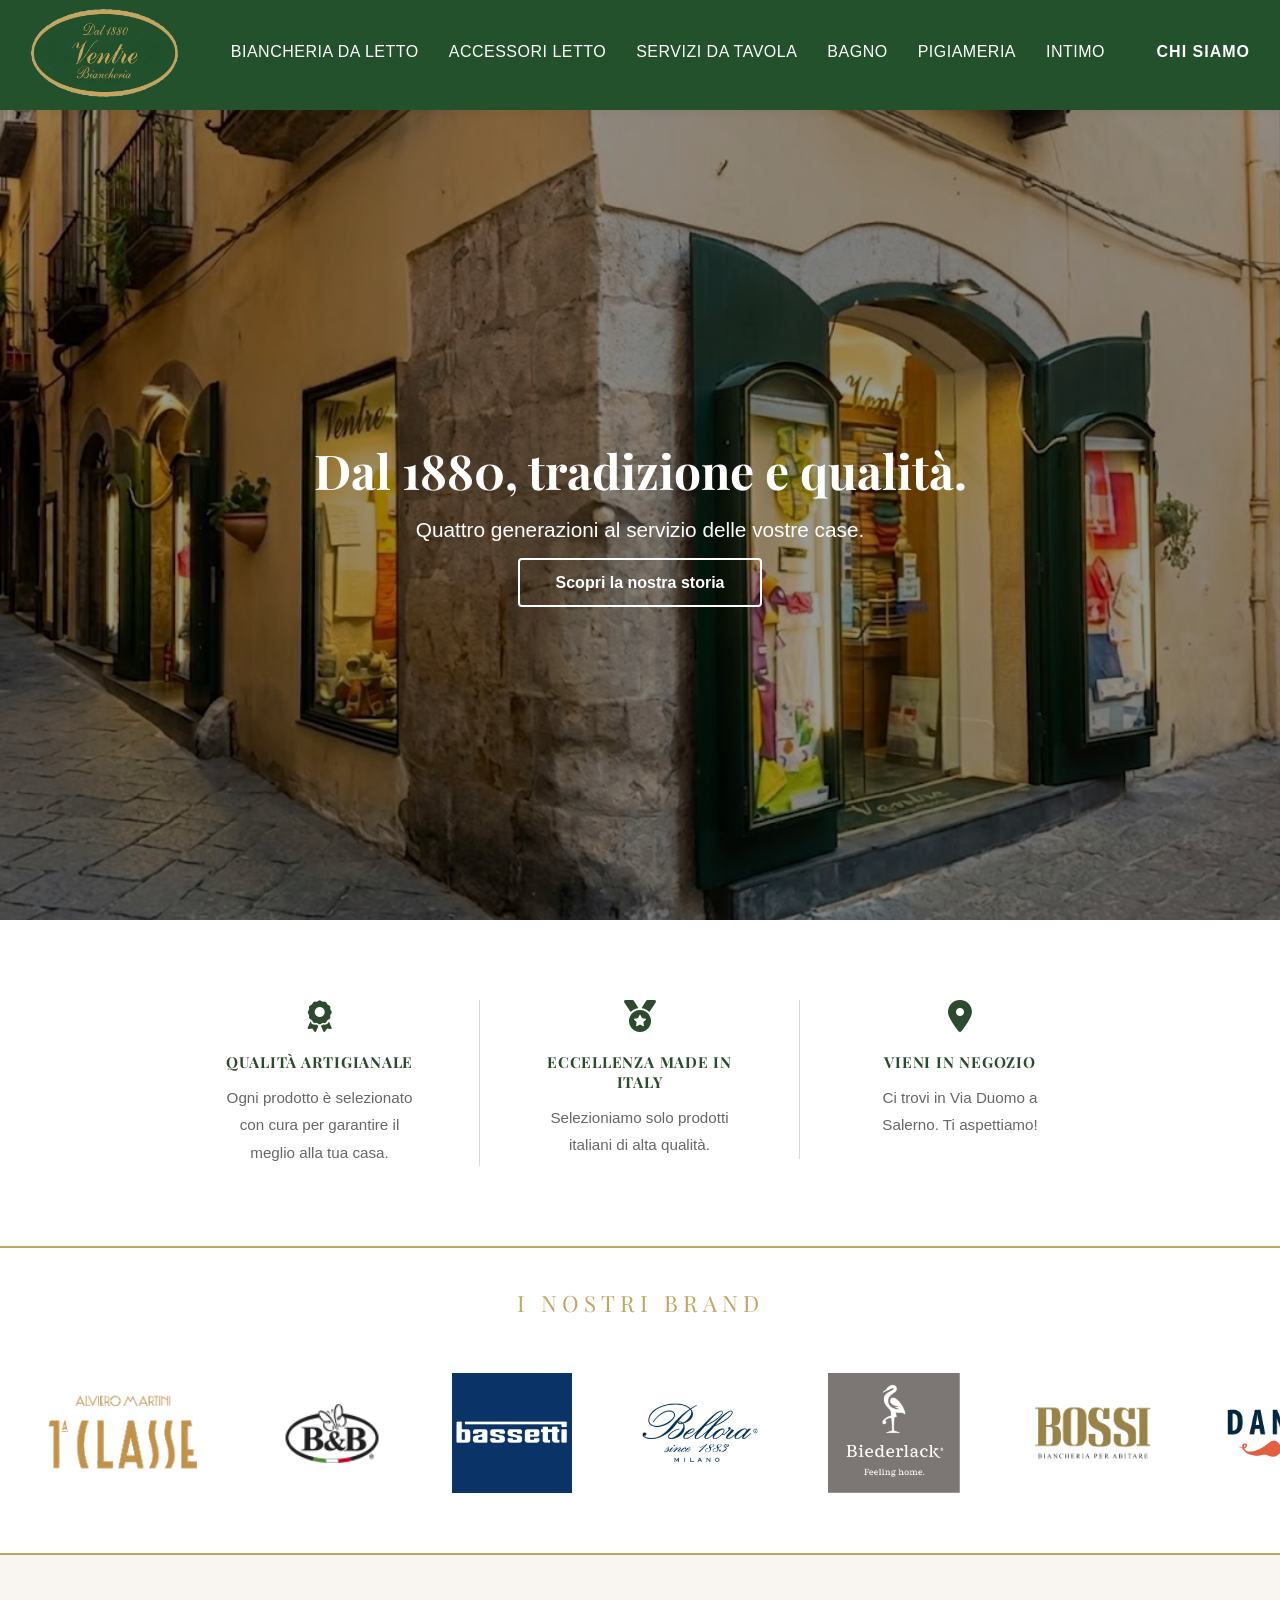
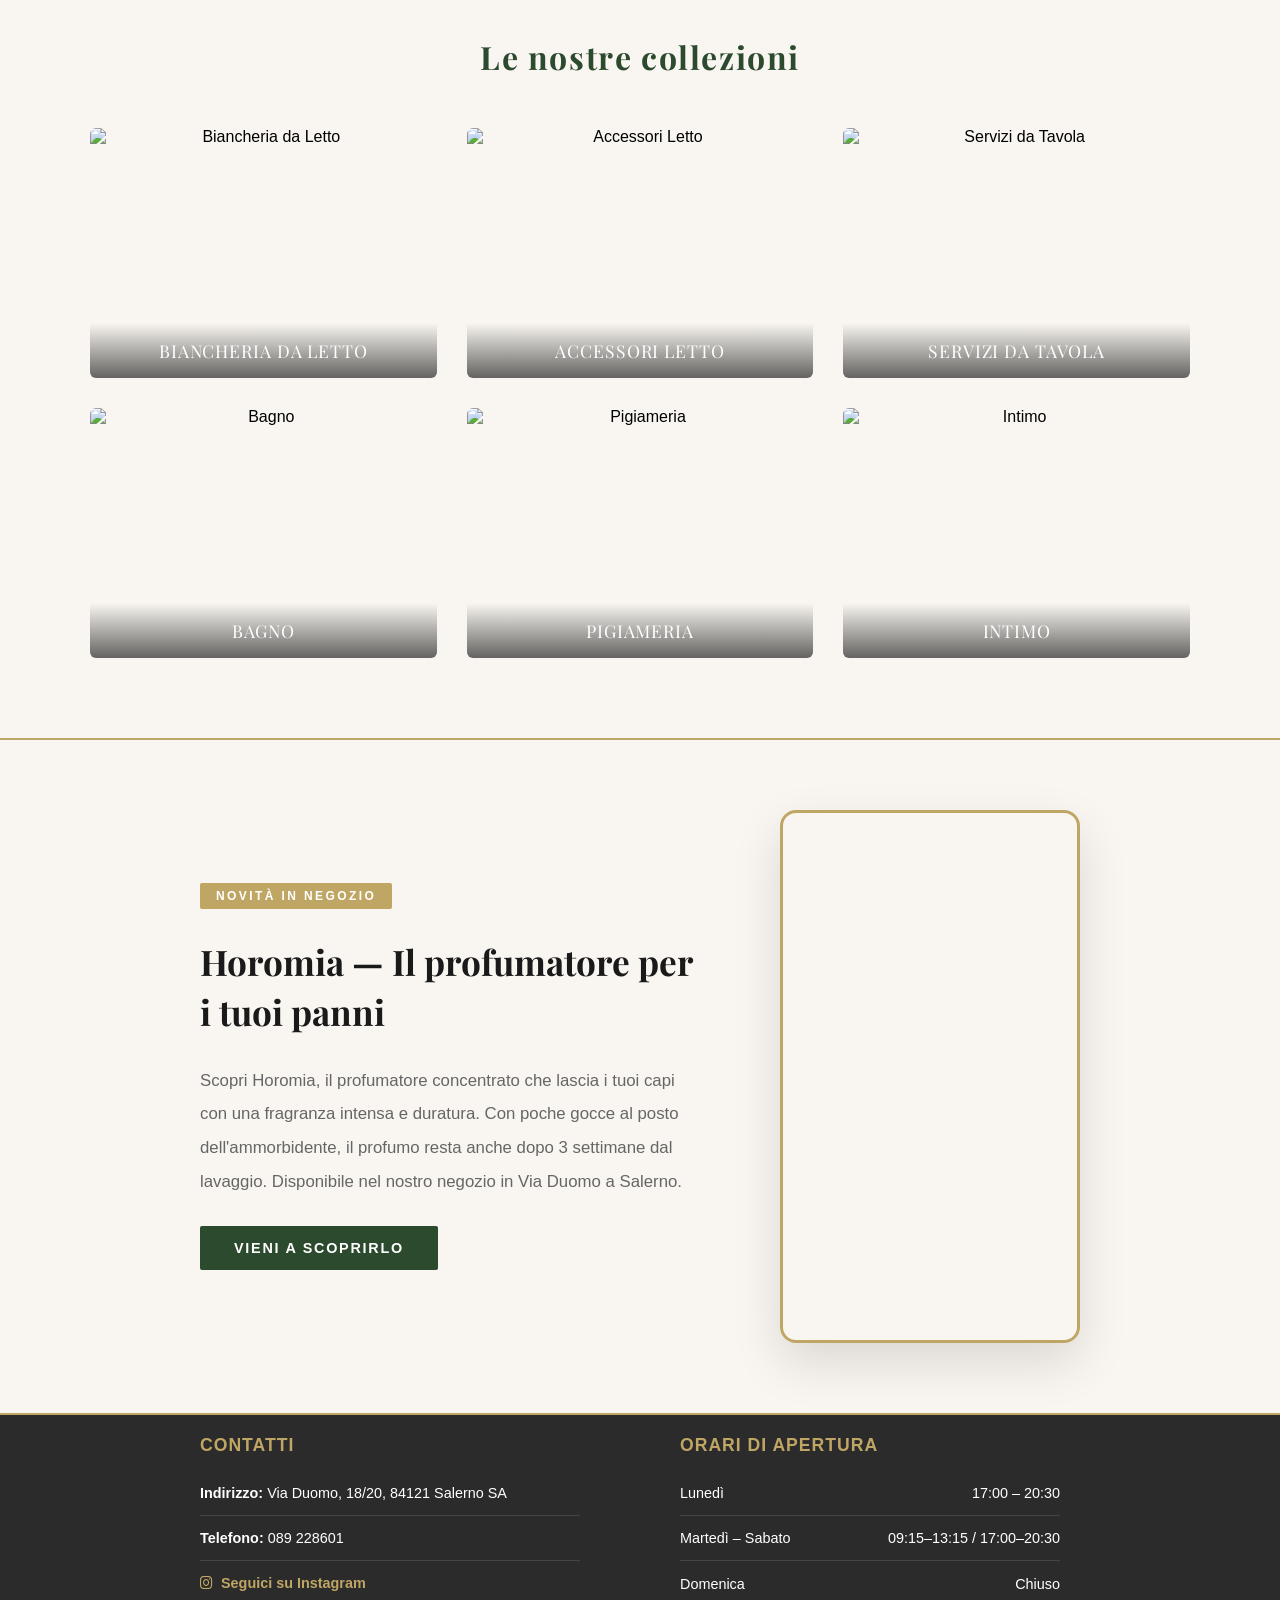
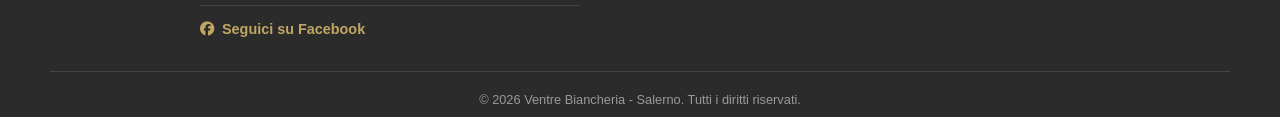
==== commit 02a54fb8: "Striscia brand definitiva" ====
--- a/index.html
+++ b/index.html
@@ -49,25 +49,45 @@
             <p class="brands-titolo">I nostri brand</p>
             <div class="brands-track">
                 <div class="brands-slide">
-                    <img src="Brands/Bassetti.png" alt="Bassetti">
+                    <img src="Brands/alviero.png" alt="Alviero" class="logo-medio">
+                    <img src="Brands/BB.png" alt="B&B">
+                    <img src="Brands/Bassetti.png" alt="Bassetti" class="logo-grande">
                     <img src="Brands/Bellora.png" alt="Bellora">
-                    <img src="Brands/Biederlack.png" alt="Biederlack">
+                    <img src="Brands/Biederlack.png" alt="Biederlack" class="logo-grande">
                     <img src="Brands/Bossi.png" alt="Bossi">
+                    <img src="Brands/Dandy.png" alt="Dandy">
                     <img src="Brands/Fida.webp" alt="Fida">
+                    <img src="Brands/jamas.png" alt="Jamas">
+                    <img src="Brands/logo-biancoperla.png" alt="Biancoperla" class="logo-medio">
+                    <img src="Brands/logo1912.png" alt="1912" class="logo-medio">
+                    <img src="Brands/manifatture.png" alt="Manifatture" class="logo-grande">
                     <img src="Brands/Mirabello.png" alt="Mirabello">
-                    <img src="Brands/Red.png" alt="Red">
+                    <img src="Brands/olimpia-logo.png" alt="Olimpia" class="logo-xl">
+                    <img src="Brands/perofil.png" alt="Perofil" class="logo-xl">
+                    <img src="Brands/Red.png" alt="Red" class="logo-grande">
                     <img src="Brands/Tag house.png" alt="Tag House" class="logo-grande">
+                    <img src="Brands/zucchi.png" alt="Zucchi" class="logo-piccolo">
                 </div>
                 <!-- Duplicato per loop infinito -->
                 <div class="brands-slide">
-                    <img src="Brands/Bassetti.png" alt="Bassetti">
+                    <img src="Brands/alviero.png" alt="Alviero" class="logo-medio">
+                    <img src="Brands/BB.png" alt="B&B">
+                    <img src="Brands/Bassetti.png" alt="Bassetti" class="logo-grande">
                     <img src="Brands/Bellora.png" alt="Bellora">
-                    <img src="Brands/Biederlack.png" alt="Biederlack">
+                    <img src="Brands/Biederlack.png" alt="Biederlack" class="logo-grande">
                     <img src="Brands/Bossi.png" alt="Bossi">
+                    <img src="Brands/Dandy.png" alt="Dandy">
                     <img src="Brands/Fida.webp" alt="Fida">
+                    <img src="Brands/jamas.png" alt="Jamas">
+                    <img src="Brands/logo-biancoperla.png" alt="Biancoperla" class="logo-medio">
+                    <img src="Brands/logo1912.png" alt="1912" class="logo-medio">
+                    <img src="Brands/manifatture.png" alt="Manifatture" class="logo-grande">
                     <img src="Brands/Mirabello.png" alt="Mirabello">
-                    <img src="Brands/Red.png" alt="Red">
+                    <img src="Brands/olimpia-logo.png" alt="Olimpia" class="logo-xl">
+                    <img src="Brands/perofil.png" alt="Perofil" class="logo-xl">
+                    <img src="Brands/Red.png" alt="Red" class="logo-grande">
                     <img src="Brands/Tag house.png" alt="Tag House" class="logo-grande">
+                    <img src="Brands/zucchi.png" alt="Zucchi" class="logo-piccolo">
                 </div>
             </div>
         </section>
--- a/style.css
+++ b/style.css
@@ -684,15 +684,15 @@
     overflow: hidden;
     background-color: #fff;
     padding: 40px 0 30px;
-    border-top: 1px solid #eee;
-    border-bottom: 1px solid #eee;
+    border-top: 2px solid #C0A664;
+    border-bottom: 2px solid #C0A664;
 }
 
 .brands-titolo {
     text-align: center;
     font-family: 'Playfair Display', serif;
-    font-size: 1rem;
-    letter-spacing: 3px;
+    font-size: 1.4rem;
+    letter-spacing: 5px;
     text-transform: uppercase;
     color: #C0A664;
     margin-bottom: 25px;
@@ -701,7 +701,7 @@
 .brands-track {
     display: flex;
     width: max-content;
-    animation: scroll-brands 60s linear infinite;
+    animation: scroll-brands 40s linear infinite;
 }
 
 .brands-track:hover {
@@ -728,10 +728,24 @@
     opacity: 0.85;
 }
 
+.brands-slide img.logo-piccolo {
+    height: 35px;
+}
+
+.brands-slide img.logo-medio {
+    height: 90px;
+}
+
 .brands-slide img.logo-grande {
-    height: 100px;
-}
-
+    height: 120px;
+}
+
+.brands-slide img.logo-xl {
+    height: 180px;
+}
+.brands-slide img.logo-xxl {
+    height: 240px;
+}
 @keyframes scroll-brands {
     0%   { transform: translateX(0); }
     100% { transform: translateX(-50%); }
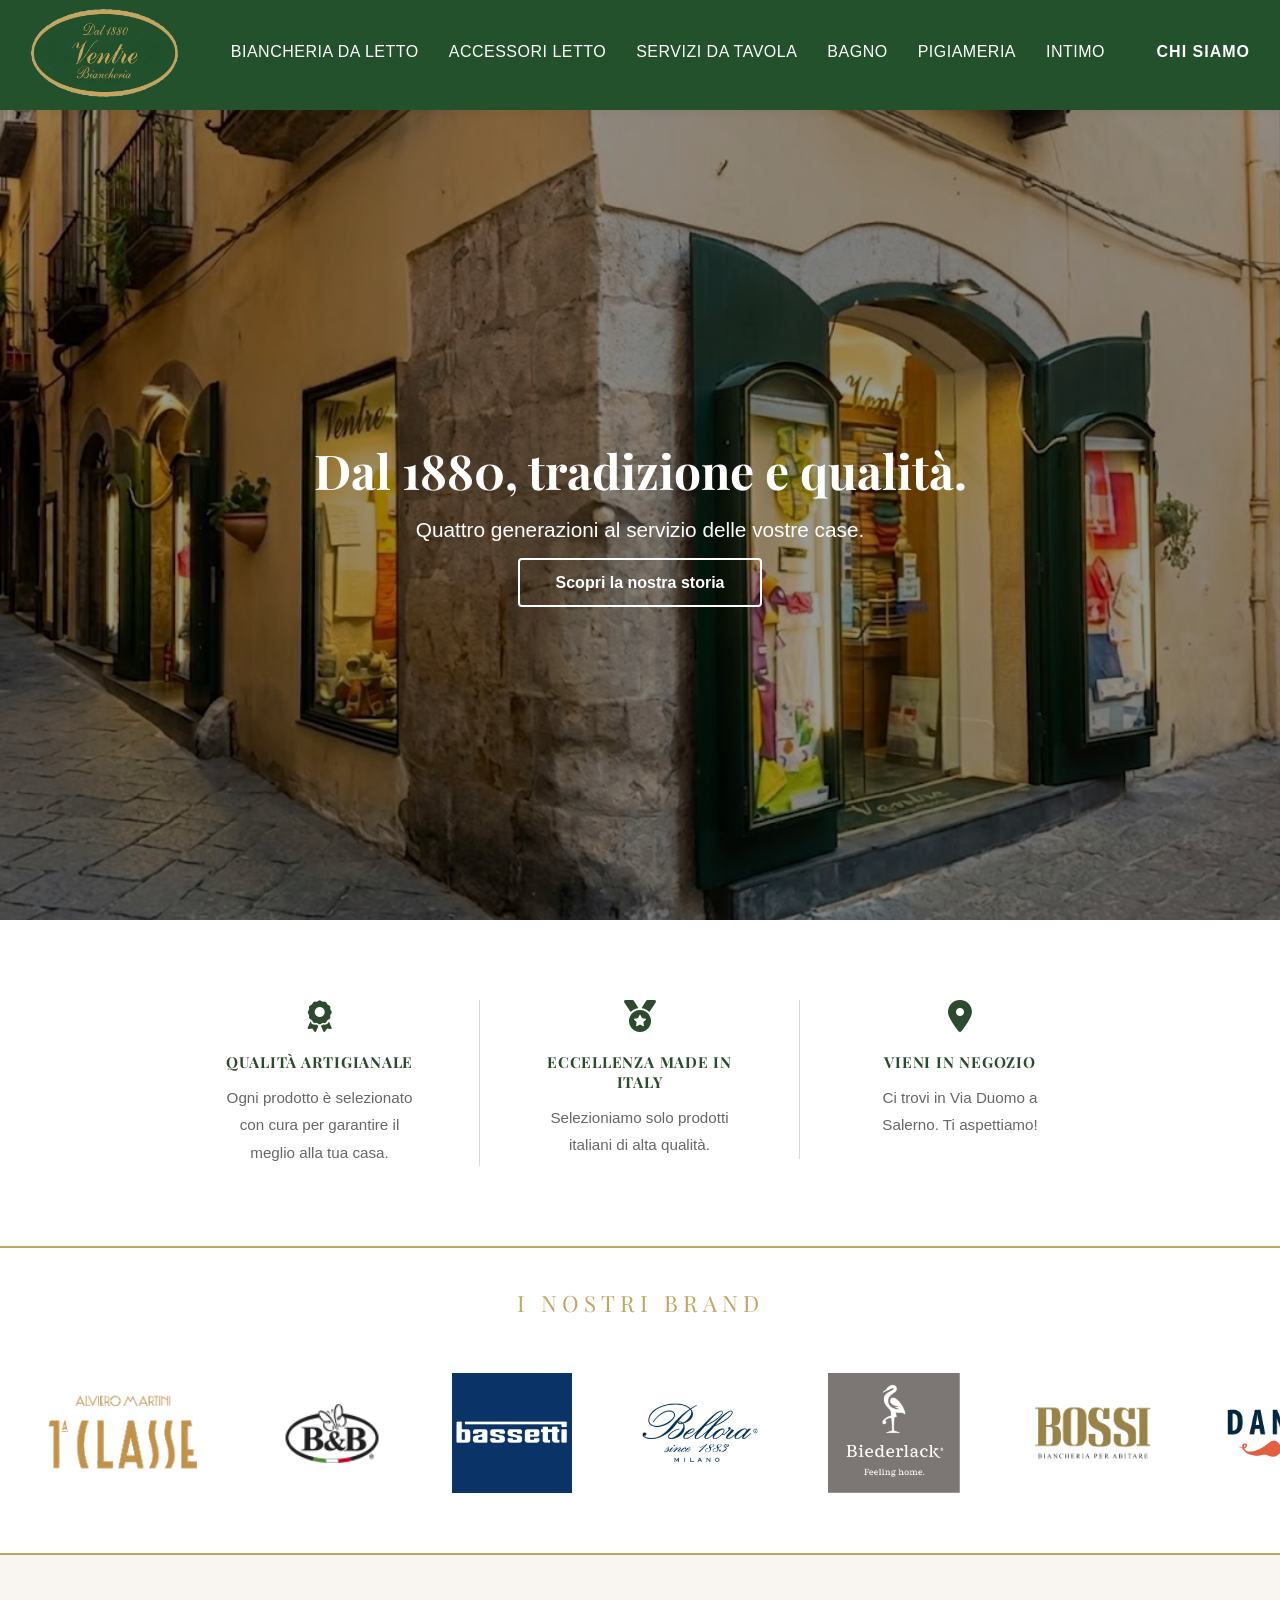
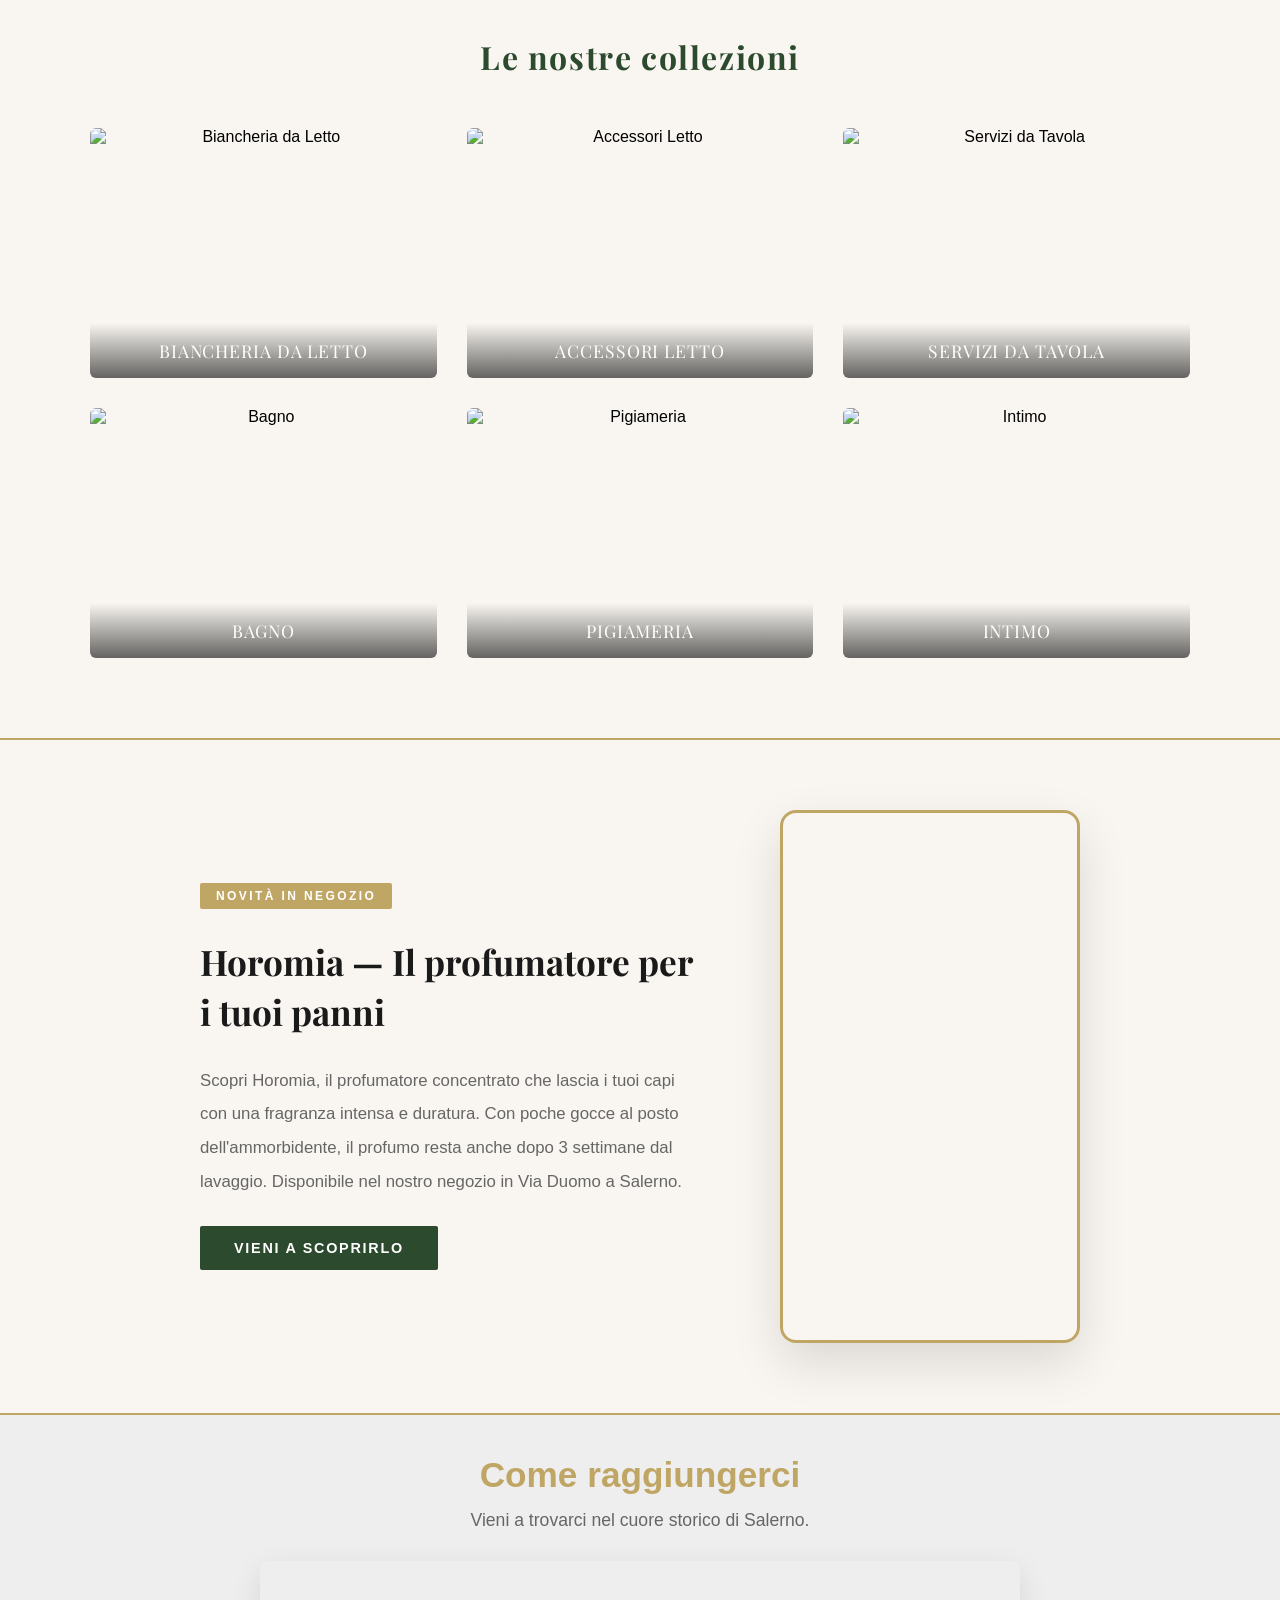
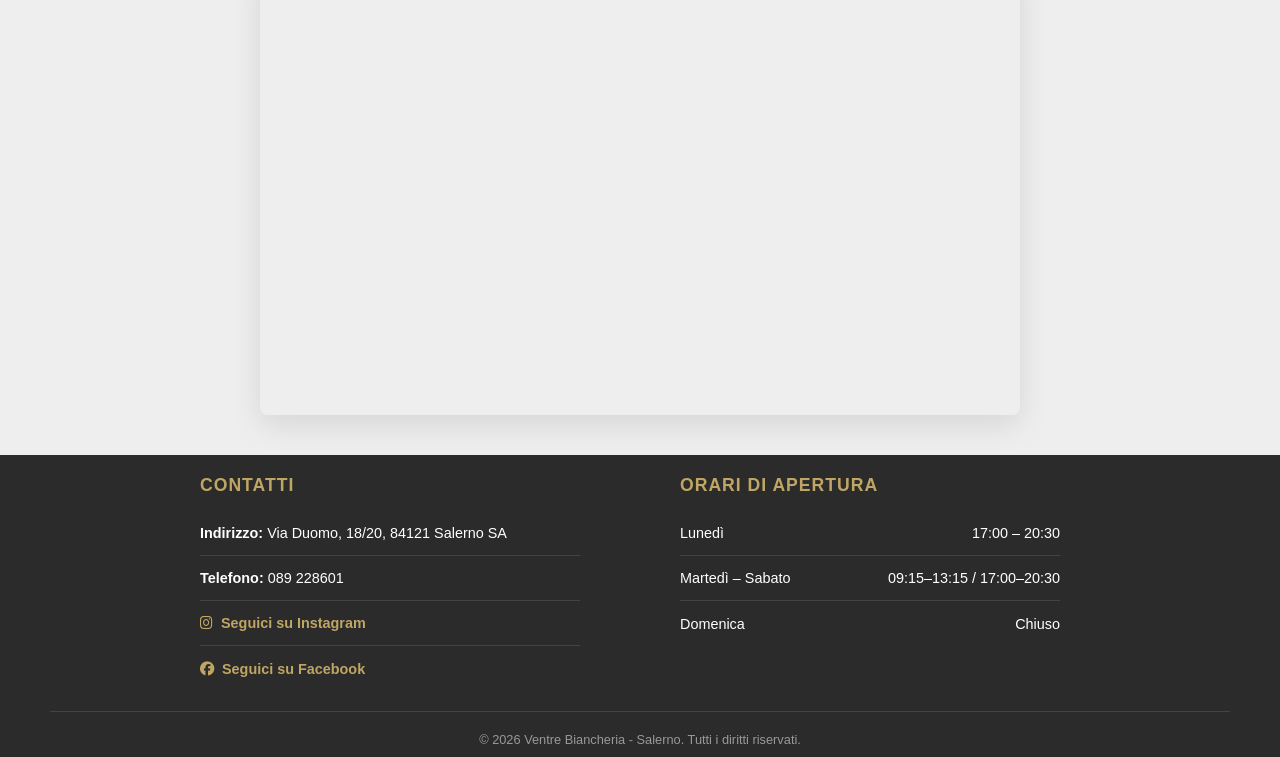
==== commit 5ce929d0: "Spostamento della mappa nella home page" ====
--- a/index.html
+++ b/index.html
@@ -1,5 +1,6 @@
 <!DOCTYPE html>
 <html lang="it">
+
 <head>
     <meta charset="UTF-8">
     <meta name="viewport" content="width=device-width, initial-scale=1.0">
@@ -9,6 +10,7 @@
     <link href="https://fonts.googleapis.com/css2?family=Playfair+Display:wght@700&display=swap" rel="stylesheet">
     <link rel="stylesheet" href="style.css">
 </head>
+
 <body>
 
     <div id="header-container"></div>
@@ -37,11 +39,11 @@
                 <h3>Eccellenza Made in Italy</h3>
                 <p>Selezioniamo solo prodotti italiani di alta qualità.</p>
             </div>
-            <div class="valore">
+            <a href="#come-raggiungerci" class="valore" style="text-decoration: none;">
                 <i class="fa-solid fa-location-dot valore-icona"></i>
                 <h3>Vieni in negozio</h3>
                 <p>Ci trovi in Via Duomo a Salerno. Ti aspettiamo!</p>
-            </div>
+            </a>
         </section>
 
         <!-- STRISCIA BRAND -->
@@ -128,13 +130,28 @@
             <div class="novita-testo">
                 <span class="novita-tag">Novità in negozio</span>
                 <h2>Horomia — Il profumatore per i tuoi panni</h2>
-                <p>Scopri Horomia, il profumatore concentrato che lascia i tuoi capi con una fragranza intensa e duratura. Con poche gocce al posto dell'ammorbidente, il profumo resta anche dopo 3 settimane dal lavaggio. Disponibile nel nostro negozio in Via Duomo a Salerno.</p>
+                <p>Scopri Horomia, il profumatore concentrato che lascia i tuoi capi con una fragranza intensa e
+                    duratura. Con poche gocce al posto dell'ammorbidente, il profumo resta anche dopo 3 settimane dal
+                    lavaggio. Disponibile nel nostro negozio in Via Duomo a Salerno.</p>
                 <a href="chi-siamo.html" class="novita-btn">Vieni a scoprirlo</a>
             </div>
             <div class="novita-video">
                 <video autoplay muted loop playsinline>
                     <source src="./Video/video.mp4" type="video/mp4">
                 </video>
+            </div>
+        </section>
+
+        <section class="sezione-mappa" id="come-raggiungerci">
+            <h2 class="titolo-mappa">Come raggiungerci</h2>
+            <p class="sottotitolo-mappa">Vieni a trovarci nel cuore storico di Salerno.</p>
+
+            <div class="contenitore-mappa">
+                <iframe
+                    src="https://www.google.com/maps/embed?pb=!1m18!1m12!1m3!1d3025.774422131521!2d14.759333799999999!3d40.678939!2m3!1f0!2f0!3f0!3m2!1i1024!2i768!4f13.1!3m3!1m2!1s0x133bc22f5de855bf%3A0x8a1cd6700979a25c!2sVentre%20Antonio%20biancheria!5e0!3m2!1sit!2sit!4v1773412948209!5m2!1sit!2sit"
+                    width="100%" height="450" style="border:0;" allowfullscreen="" loading="lazy"
+                    referrerpolicy="no-referrer-when-downgrade">
+                </iframe>
             </div>
         </section>
 
@@ -146,4 +163,5 @@
     <script src="./js/menu.js"></script>
 
 </body>
+
 </html>
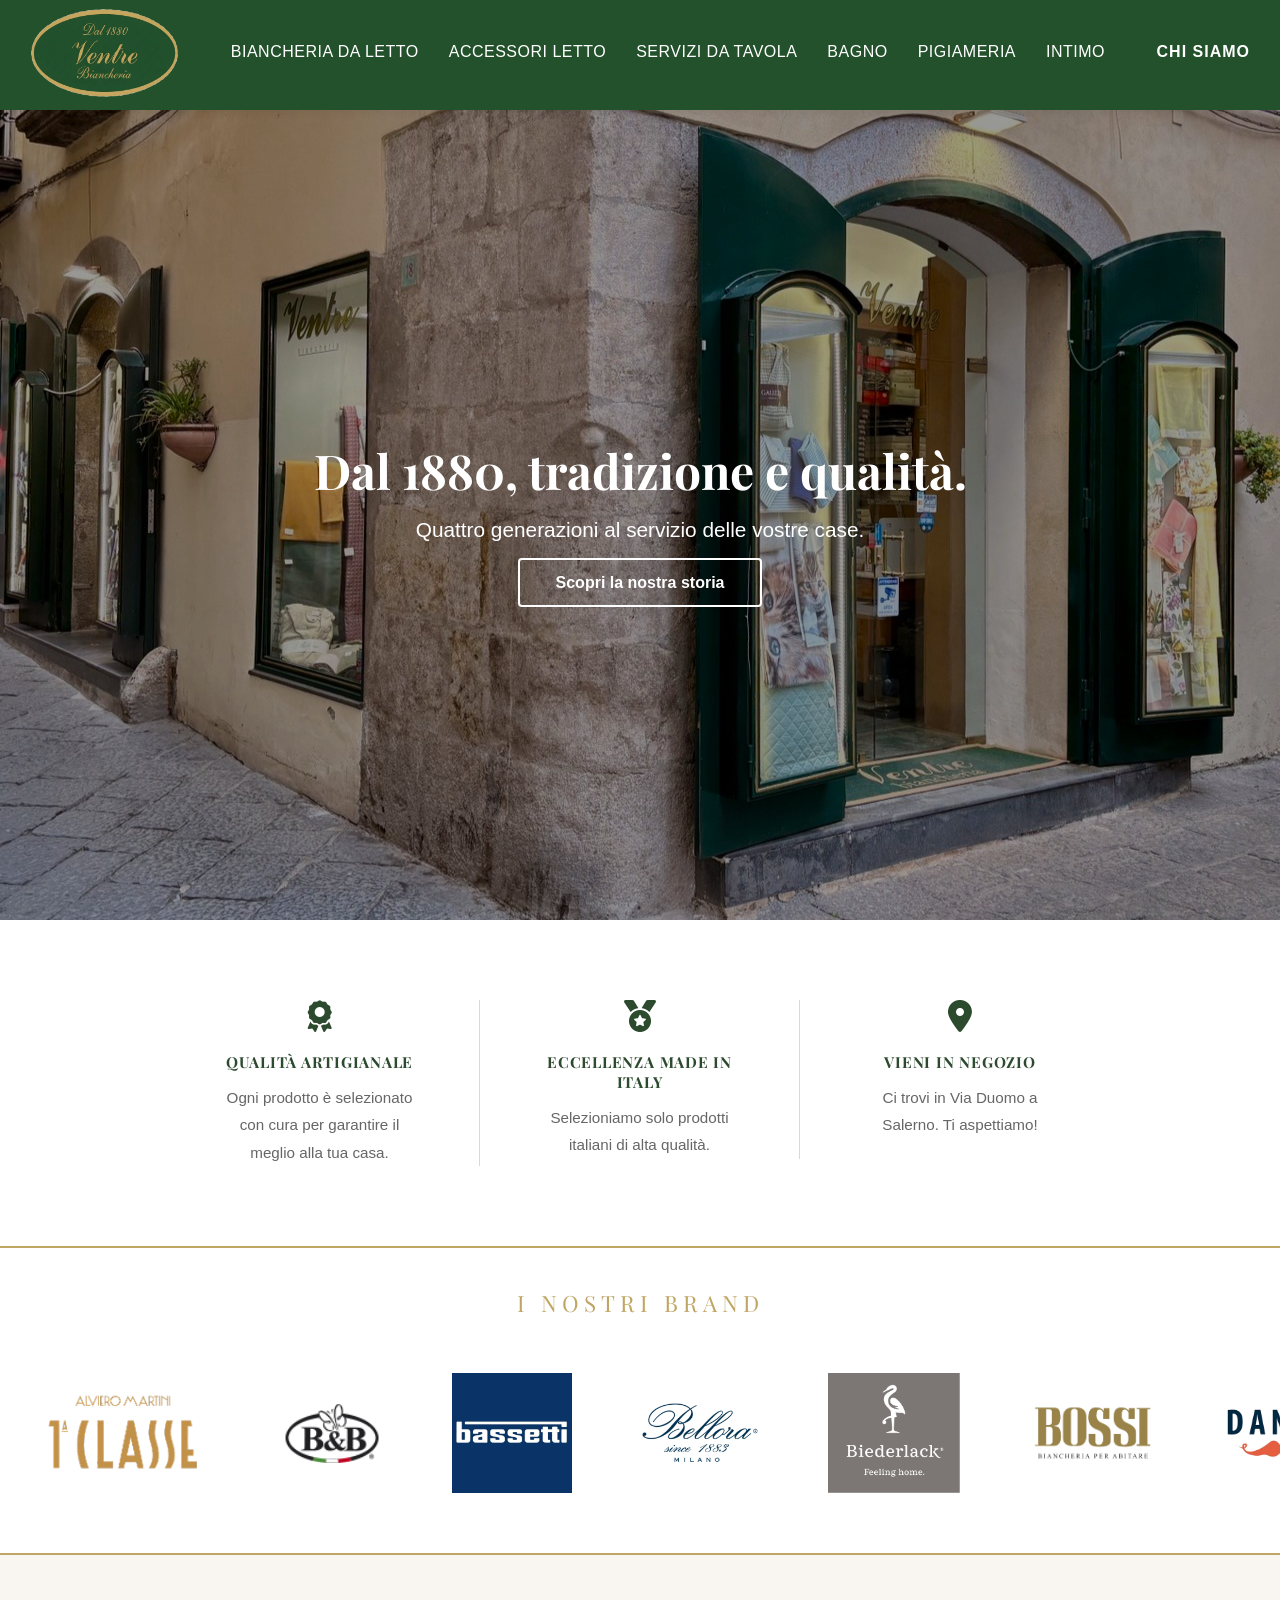
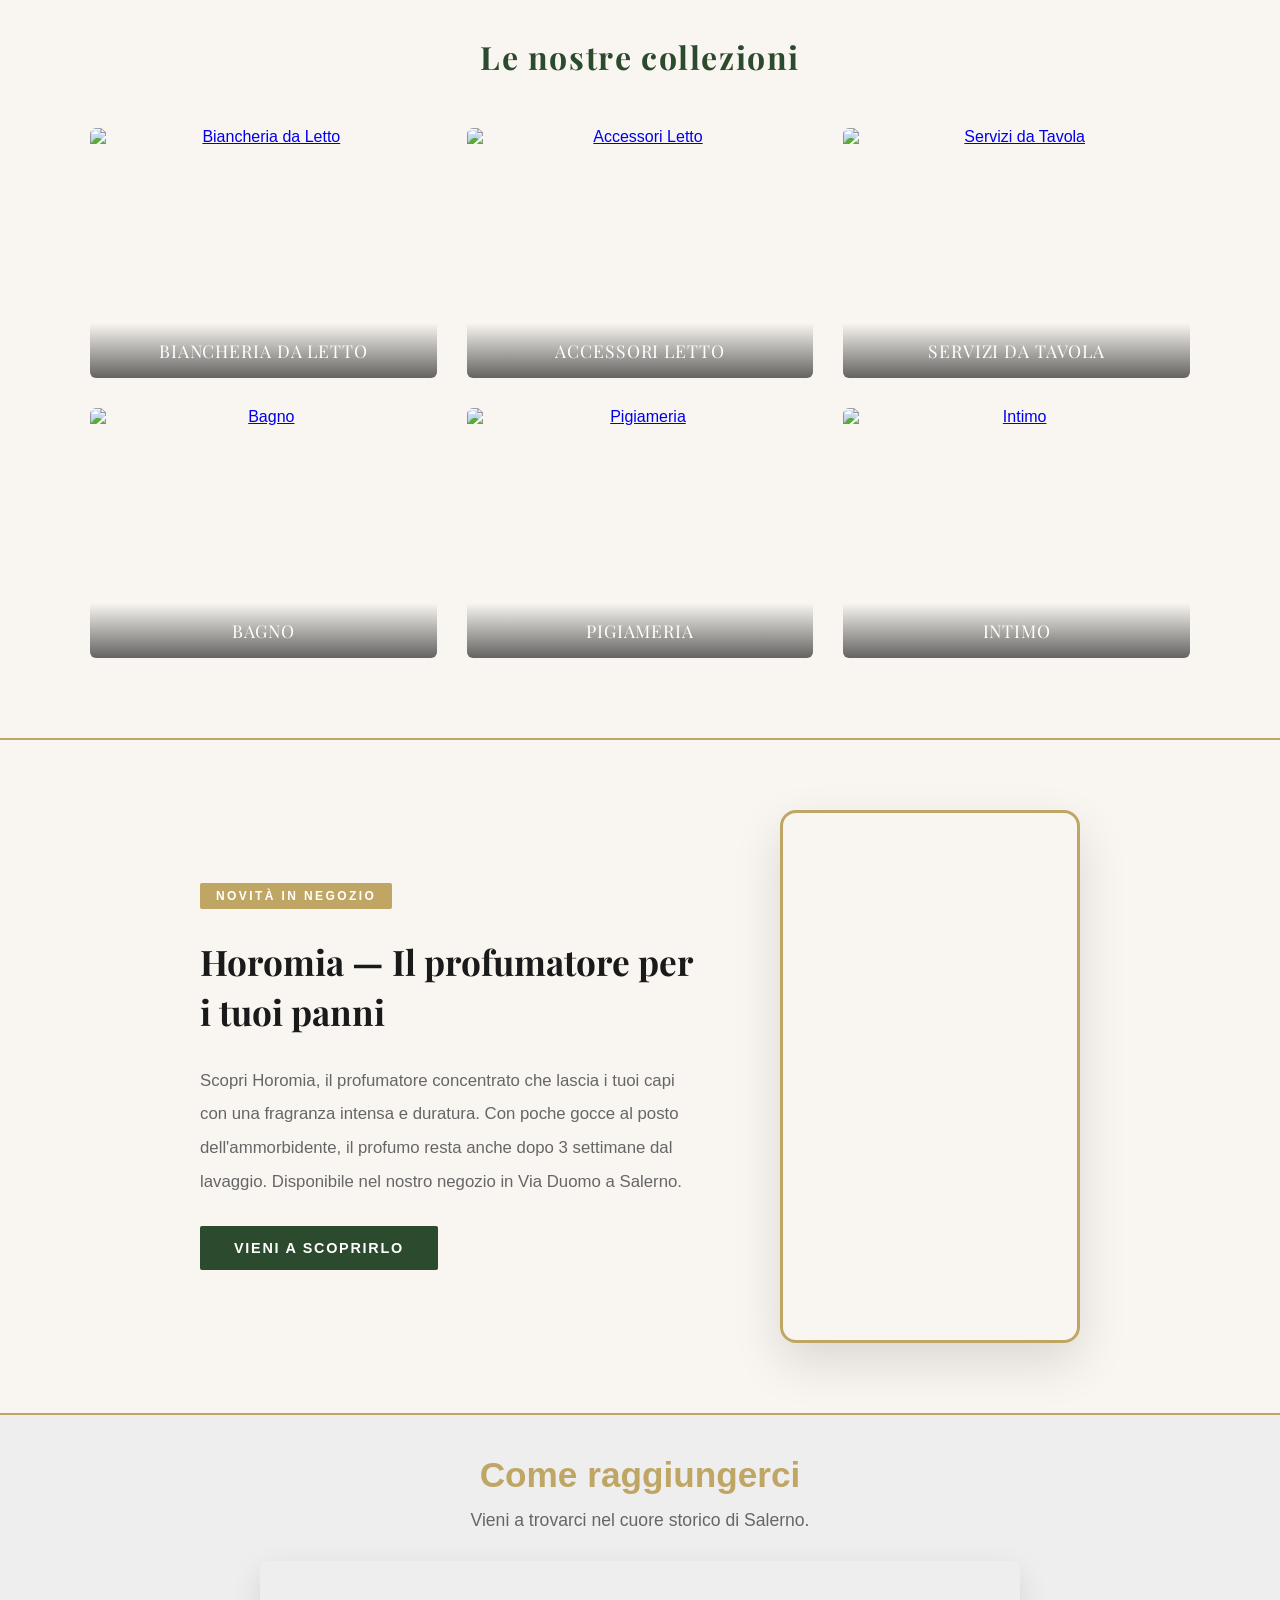
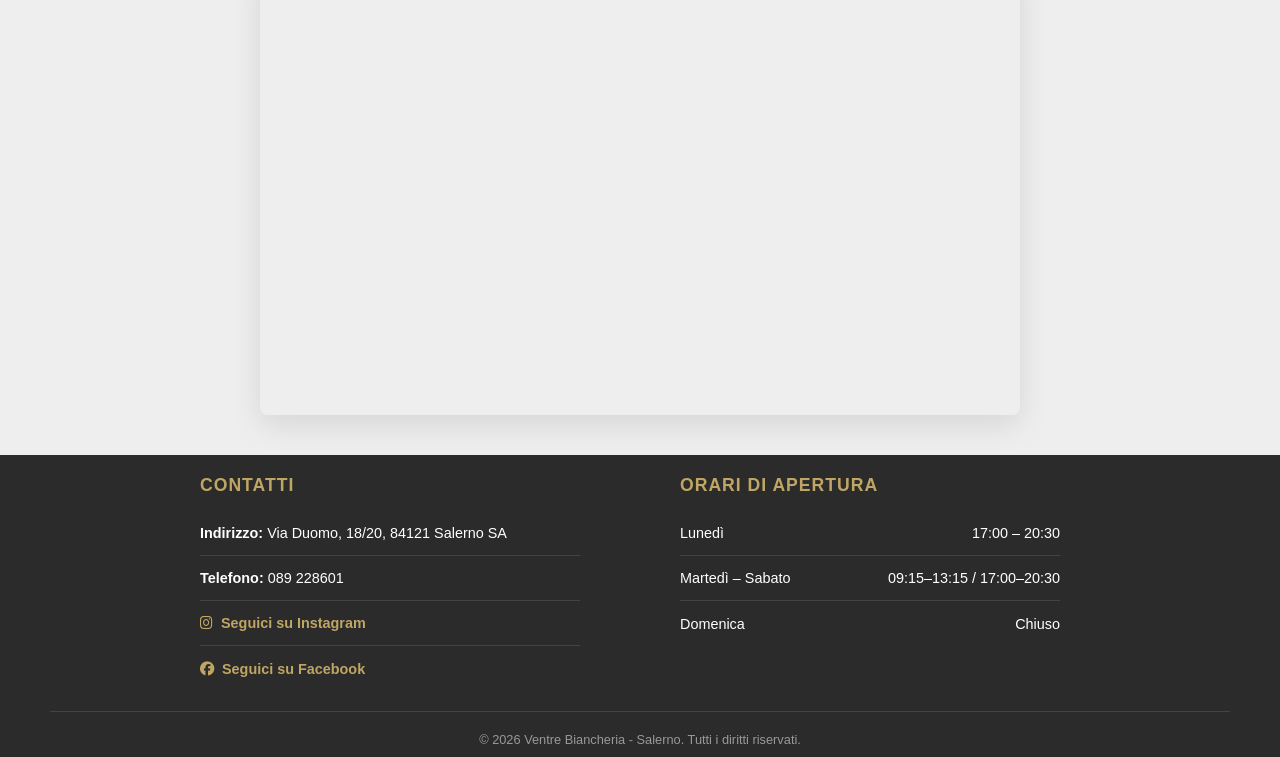
==== commit d999674b: "pagina biancheria letto e lenzuola" ====
--- a/index.html
+++ b/index.html
@@ -70,7 +70,7 @@
                     <img src="Brands/Tag house.png" alt="Tag House" class="logo-grande">
                     <img src="Brands/zucchi.png" alt="Zucchi" class="logo-piccolo">
                 </div>
-                <!-- Duplicato per loop infinito -->
+
                 <div class="brands-slide">
                     <img src="Brands/alviero.png" alt="Alviero" class="logo-medio">
                     <img src="Brands/BB.png" alt="B&B">
@@ -98,30 +98,37 @@
         <section class="categorie">
             <h2 class="categorie-titolo">Le nostre collezioni</h2>
             <div class="categorie-griglia">
-                <div class="categoria-card">
+
+                <a href="biancheria-letto.html" class="categoria-card">
                     <img src="https://placehold.co/600x400/2c4a2e/2c4a2e" alt="Biancheria da Letto">
                     <div class="categoria-nome">Biancheria da Letto</div>
-                </div>
-                <div class="categoria-card">
+                </a>
+
+                <a href="#" class="categoria-card">
                     <img src="https://placehold.co/600x400/3a5c3c/3a5c3c" alt="Accessori Letto">
                     <div class="categoria-nome">Accessori Letto</div>
-                </div>
-                <div class="categoria-card">
+                </a>
+
+                <a href="#" class="categoria-card">
                     <img src="https://placehold.co/600x400/2c4a2e/2c4a2e" alt="Servizi da Tavola">
                     <div class="categoria-nome">Servizi da Tavola</div>
-                </div>
-                <div class="categoria-card">
+                </a>
+
+                <a href="#" class="categoria-card">
                     <img src="https://placehold.co/600x400/3a5c3c/3a5c3c" alt="Bagno">
                     <div class="categoria-nome">Bagno</div>
-                </div>
-                <div class="categoria-card">
+                </a>
+
+                <a href="#" class="categoria-card">
                     <img src="https://placehold.co/600x400/2c4a2e/2c4a2e" alt="Pigiameria">
                     <div class="categoria-nome">Pigiameria</div>
-                </div>
-                <div class="categoria-card">
+                </a>
+
+                <a href="#" class="categoria-card">
                     <img src="https://placehold.co/600x400/3a5c3c/3a5c3c" alt="Intimo">
                     <div class="categoria-nome">Intimo</div>
-                </div>
+                </a>
+
             </div>
         </section>
 
@@ -133,7 +140,7 @@
                 <p>Scopri Horomia, il profumatore concentrato che lascia i tuoi capi con una fragranza intensa e
                     duratura. Con poche gocce al posto dell'ammorbidente, il profumo resta anche dopo 3 settimane dal
                     lavaggio. Disponibile nel nostro negozio in Via Duomo a Salerno.</p>
-                <a href="chi-siamo.html" class="novita-btn">Vieni a scoprirlo</a>
+                <a href="#come-raggiungerci" class="novita-btn">Vieni a scoprirlo</a>
             </div>
             <div class="novita-video">
                 <video autoplay muted loop playsinline>
--- a/style.css
+++ b/style.css
@@ -327,6 +327,65 @@
     background-color: var(--colore-accento);
     margin: 30px auto;
 }
+.storia-container.storia-con-sfondo {
+    position: relative;
+    width: 100vw;
+    max-width: 100vw;
+    margin-left: calc(50% - 50vw);
+    margin-right: calc(50% - 50vw);
+    padding: 90px 40px;
+    box-sizing: border-box;
+    overflow: hidden;
+    border-top: 2px solid #C0A664;
+    border-bottom: 2px solid #C0A664;
+    background-image: url('./img/via-duomo.jpg');
+    background-size: cover;
+    background-position: center center;
+    background-repeat: no-repeat;
+}
+
+.storia-container.storia-con-sfondo::before {
+    content: "";
+    position: absolute;
+    inset: 0;
+    background: rgba(255, 255, 255, 0.08);
+    pointer-events: none;
+}
+
+.storia-con-sfondo .storia-box {
+    position: relative;
+    z-index: 1;
+    max-width: 900px;
+    margin: 0 auto;
+    background: rgba(255, 255, 255, 0.58);
+    backdrop-filter: blur(2px);
+    -webkit-backdrop-filter: blur(2px);
+    padding: 55px 40px;
+    box-shadow: 0 12px 35px rgba(0, 0, 0, 0.10);
+    border: 1px solid rgba(192, 166, 100, 0.35);
+}
+
+.storia-con-sfondo .titolo-storia,
+.storia-con-sfondo .sottotitolo-storia {
+    color: #1f1f1f;
+}
+
+.storia-con-sfondo p,
+.storia-con-sfondo .intro-storia {
+    color: #2f2f2f;
+}
+
+@media (max-width: 768px) {
+    .storia-container.storia-con-sfondo {
+        padding: 50px 16px;
+        background-position: center top;
+    }
+
+    .storia-con-sfondo .storia-box {
+        padding: 35px 22px;
+        background: rgba(255, 255, 255, 0.72);
+    }
+}
 
 /* =========================================
    SEZIONE MAPPA
@@ -444,7 +503,7 @@
     height: 90vh;
     background-image: url('img/hero.jpg');
     background-size: cover;
-    background-position: center 30%;
+    background-position: 68% 38%;
     display: flex;
     align-items: center;
     justify-content: center;
@@ -749,4 +808,157 @@
 @keyframes scroll-brands {
     0%   { transform: translateX(0); }
     100% { transform: translateX(-50%); }
+}
+c
+.pagina-categoria,
+.pagina-prodotti {
+    background: #f8f7f3;
+    color: #1f1f1f;
+    min-height: 100vh;
+}
+
+.hero-categoria img {
+    width: 100%;
+    height: 320px;
+    object-fit: cover;
+    display: block;
+}
+
+.intro-categoria {
+    max-width: 1100px;
+    margin: 0 auto;
+    padding: 40px 24px 20px;
+}
+
+.breadcrumb {
+    font-size: 0.9rem;
+    color: #777;
+    margin-bottom: 18px;
+}
+
+.intro-categoria h1,
+.top-prodotti h1 {
+    font-family: 'Playfair Display', serif;
+    font-size: 3rem;
+    margin-bottom: 18px;
+    color: #173c2d;
+}
+
+.intro-categoria h2 {
+    font-size: 1.9rem;
+    font-weight: 400;
+    margin-bottom: 16px;
+}
+
+.intro-categoria p {
+    font-size: 1.05rem;
+    line-height: 1.8;
+    max-width: 1000px;
+}
+
+.tipi-prodotti {
+    max-width: 1100px;
+    margin: 0 auto;
+    padding: 10px 24px 60px;
+    display: grid;
+    grid-template-columns: repeat(2, 1fr);
+    gap: 28px;
+}
+
+.tipo-card {
+    text-decoration: none;
+    color: #1f1f1f;
+    display: block;
+}
+
+.tipo-card img {
+    width: 100%;
+    height: 340px;
+    object-fit: cover;
+    display: block;
+}
+
+.tipo-card span {
+    display: block;
+    font-size: 1.15rem;
+    margin-top: 12px;
+}
+
+.top-prodotti {
+    text-align: center;
+    padding: 42px 24px 24px;
+    background: #efeeea;
+}
+
+.toolbar-prodotti {
+    display: flex;
+    justify-content: space-between;
+    align-items: center;
+    padding: 18px 24px;
+    border-top: 1px solid #ddd;
+    border-bottom: 1px solid #ddd;
+    background: #fff;
+    font-size: 0.95rem;
+}
+
+.griglia-prodotti {
+    padding: 36px 24px 70px;
+    display: grid;
+    grid-template-columns: repeat(4, 1fr);
+    gap: 24px;
+    background: #fff;
+}
+
+.card-prodotto img {
+    width: 100%;
+    aspect-ratio: 1 / 1.1;
+    object-fit: contain;
+    background: #f4f4f4;
+    display: block;
+}
+
+.card-prodotto h3 {
+    font-size: 0.95rem;
+    margin: 14px 0 6px;
+    text-transform: uppercase;
+}
+
+.card-prodotto .marca {
+    font-size: 0.85rem;
+    color: #666;
+    margin-bottom: 4px;
+}
+
+.card-prodotto .prezzo {
+    font-size: 0.95rem;
+    color: #1f1f1f;
+}
+
+@media (max-width: 992px) {
+    .griglia-prodotti,
+    .tipi-prodotti {
+        grid-template-columns: repeat(2, 1fr);
+    }
+}
+
+@media (max-width: 640px) {
+    .griglia-prodotti,
+    .tipi-prodotti {
+        grid-template-columns: 1fr;
+    }
+
+    .intro-categoria h1,
+    .top-prodotti h1 {
+        font-size: 2.2rem;
+    }
+
+    .hero-categoria img {
+        height: 220px;
+    }
+}
+/* =========================================
+   Scorrimento
+   ========================================= */
+html {
+    scroll-behavior: smooth;
 }
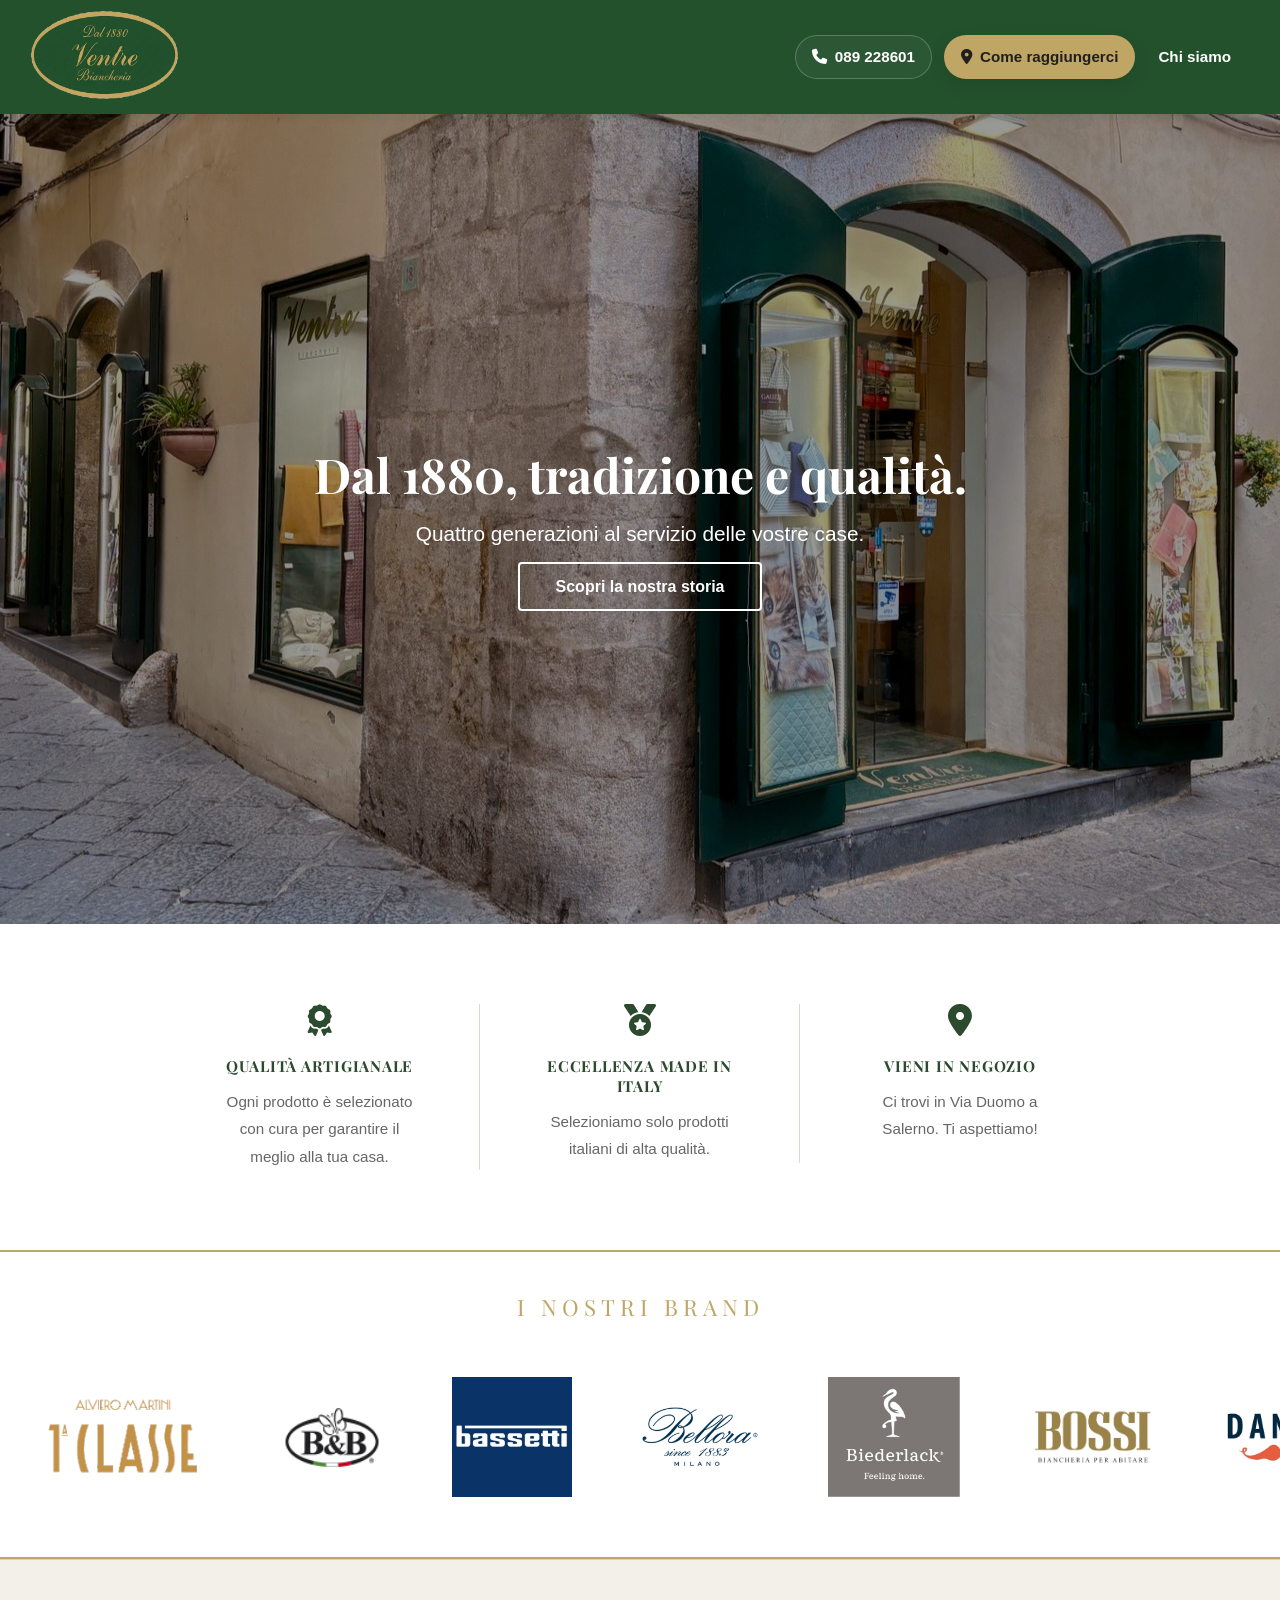
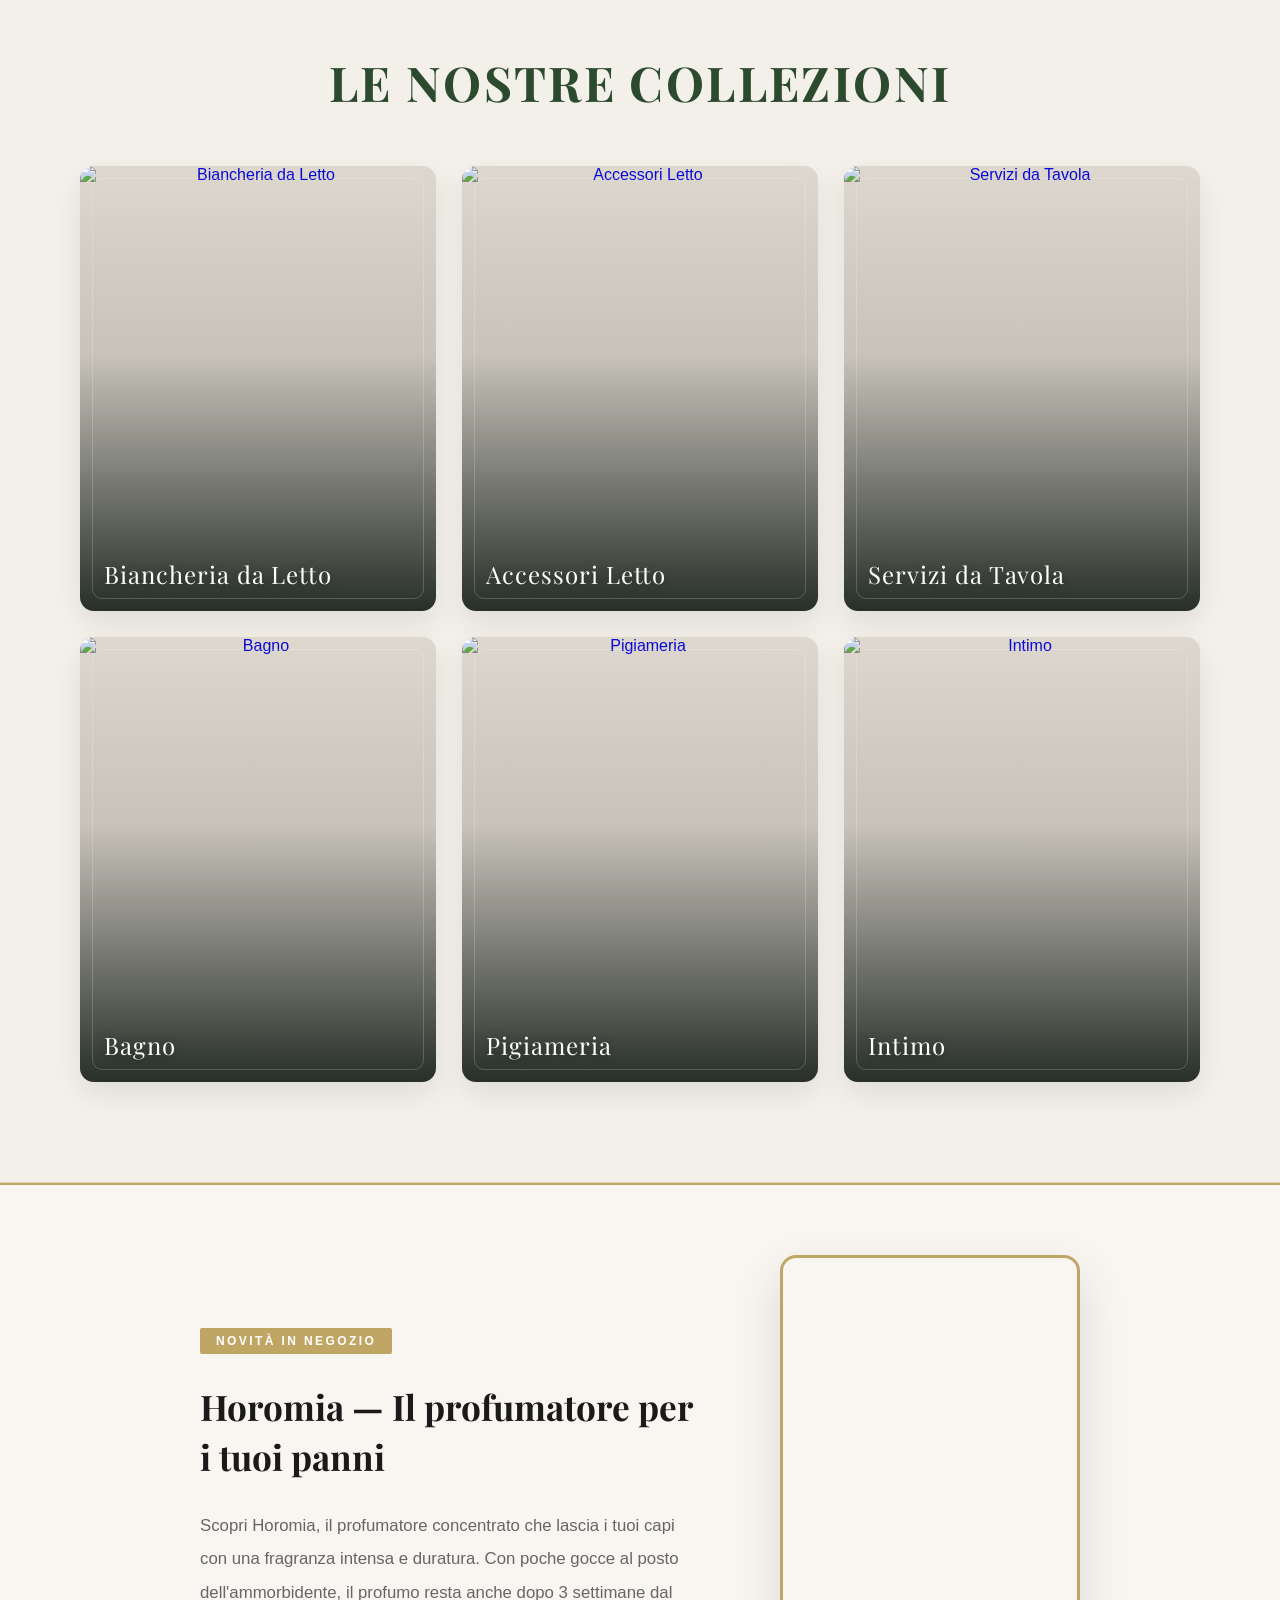
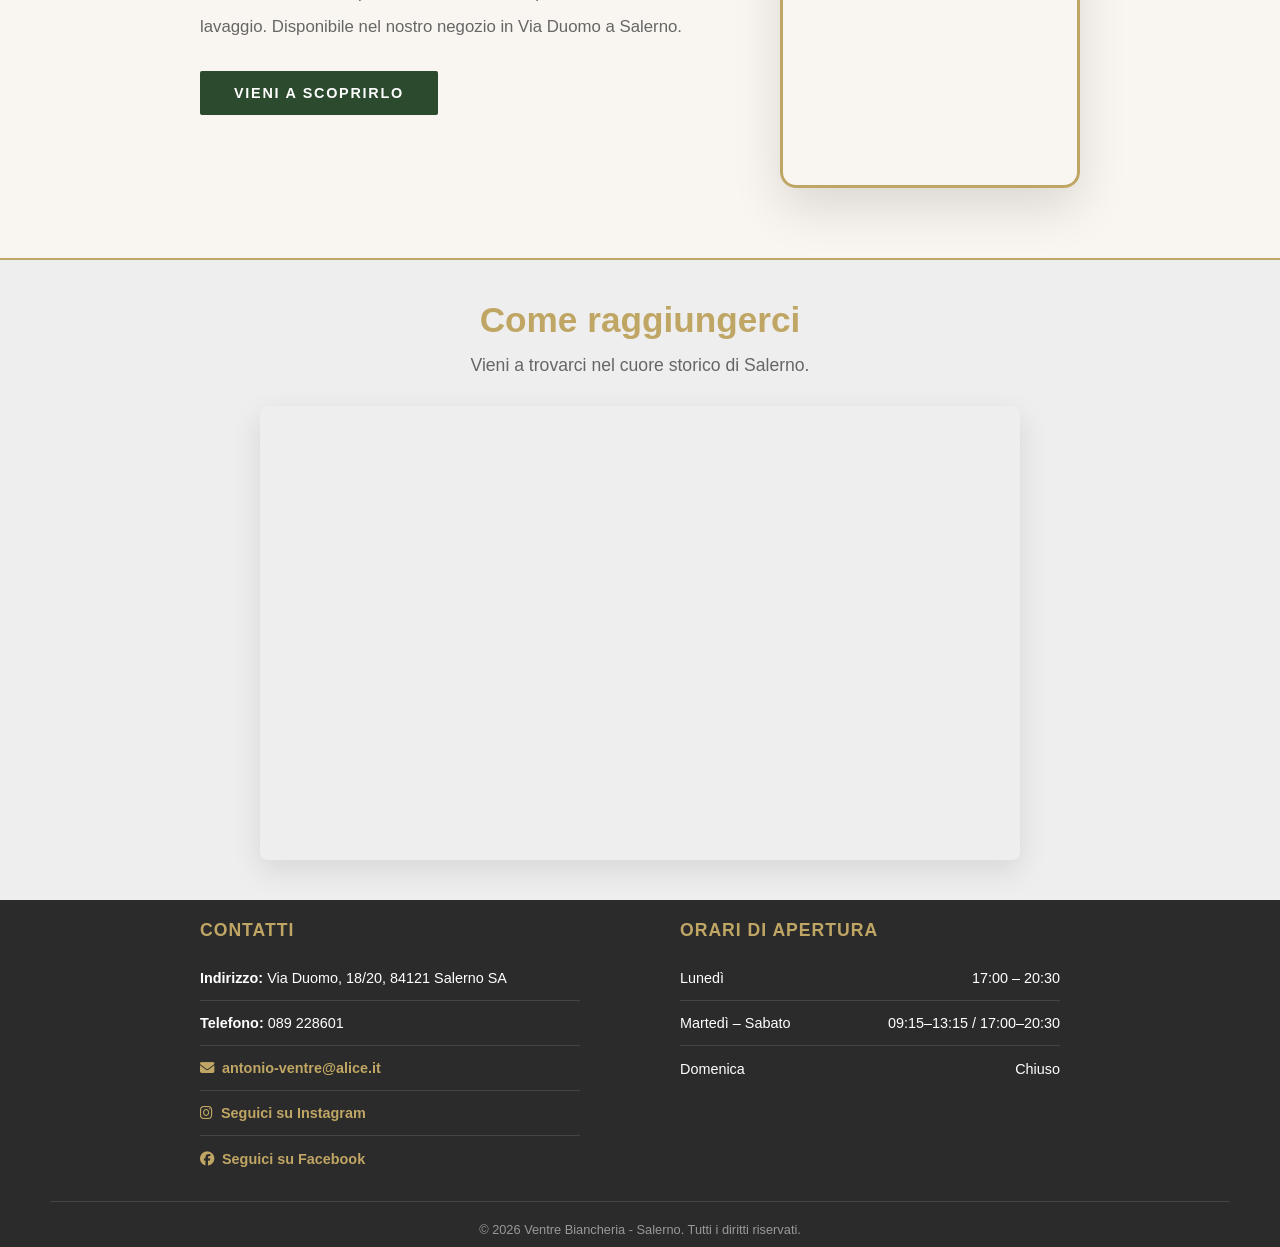
==== commit 316b4025: "modifiche via telefono" ====
--- a/index.html
+++ b/index.html
@@ -49,54 +49,57 @@
         <!-- STRISCIA BRAND -->
         <section class="brands-strip">
             <p class="brands-titolo">I nostri brand</p>
-            <div class="brands-track">
-                <div class="brands-slide">
-                    <img src="Brands/alviero.png" alt="Alviero" class="logo-medio">
-                    <img src="Brands/BB.png" alt="B&B">
-                    <img src="Brands/Bassetti.png" alt="Bassetti" class="logo-grande">
-                    <img src="Brands/Bellora.png" alt="Bellora">
-                    <img src="Brands/Biederlack.png" alt="Biederlack" class="logo-grande">
-                    <img src="Brands/Bossi.png" alt="Bossi">
-                    <img src="Brands/Dandy.png" alt="Dandy">
-                    <img src="Brands/Fida.webp" alt="Fida">
-                    <img src="Brands/jamas.png" alt="Jamas">
-                    <img src="Brands/logo-biancoperla.png" alt="Biancoperla" class="logo-medio">
-                    <img src="Brands/logo1912.png" alt="1912" class="logo-medio">
-                    <img src="Brands/manifatture.png" alt="Manifatture" class="logo-grande">
-                    <img src="Brands/Mirabello.png" alt="Mirabello">
-                    <img src="Brands/olimpia-logo.png" alt="Olimpia" class="logo-xl">
-                    <img src="Brands/perofil.png" alt="Perofil" class="logo-xl">
-                    <img src="Brands/Red.png" alt="Red" class="logo-grande">
-                    <img src="Brands/Tag house.png" alt="Tag House" class="logo-grande">
-                    <img src="Brands/zucchi.png" alt="Zucchi" class="logo-piccolo">
-                </div>
-
-                <div class="brands-slide">
-                    <img src="Brands/alviero.png" alt="Alviero" class="logo-medio">
-                    <img src="Brands/BB.png" alt="B&B">
-                    <img src="Brands/Bassetti.png" alt="Bassetti" class="logo-grande">
-                    <img src="Brands/Bellora.png" alt="Bellora">
-                    <img src="Brands/Biederlack.png" alt="Biederlack" class="logo-grande">
-                    <img src="Brands/Bossi.png" alt="Bossi">
-                    <img src="Brands/Dandy.png" alt="Dandy">
-                    <img src="Brands/Fida.webp" alt="Fida">
-                    <img src="Brands/jamas.png" alt="Jamas">
-                    <img src="Brands/logo-biancoperla.png" alt="Biancoperla" class="logo-medio">
-                    <img src="Brands/logo1912.png" alt="1912" class="logo-medio">
-                    <img src="Brands/manifatture.png" alt="Manifatture" class="logo-grande">
-                    <img src="Brands/Mirabello.png" alt="Mirabello">
-                    <img src="Brands/olimpia-logo.png" alt="Olimpia" class="logo-xl">
-                    <img src="Brands/perofil.png" alt="Perofil" class="logo-xl">
-                    <img src="Brands/Red.png" alt="Red" class="logo-grande">
-                    <img src="Brands/Tag house.png" alt="Tag House" class="logo-grande">
-                    <img src="Brands/zucchi.png" alt="Zucchi" class="logo-piccolo">
+
+            <div class="brands-scroll">
+                <div class="brands-track">
+                    <div class="brands-slide">
+                        <img src="Brands/alviero.png" alt="Alviero" class="logo-medio">
+                        <img src="Brands/BB.png" alt="B&B">
+                        <img src="Brands/Bassetti.png" alt="Bassetti" class="logo-grande">
+                        <img src="Brands/Bellora.png" alt="Bellora">
+                        <img src="Brands/Biederlack.png" alt="Biederlack" class="logo-grande">
+                        <img src="Brands/Bossi.png" alt="Bossi">
+                        <img src="Brands/Dandy.png" alt="Dandy">
+                        <img src="Brands/Fida.webp" alt="Fida">
+                        <img src="Brands/jamas.png" alt="Jamas">
+                        <img src="Brands/logo-biancoperla.png" alt="Biancoperla" class="logo-medio">
+                        <img src="Brands/logo1912.png" alt="1912" class="logo-medio">
+                        <img src="Brands/manifatture.png" alt="Manifatture" class="logo-grande">
+                        <img src="Brands/Mirabello.png" alt="Mirabello">
+                        <img src="Brands/olimpia-logo.png" alt="Olimpia" class="logo-xl">
+                        <img src="Brands/perofil.png" alt="Perofil" class="logo-xl">
+                        <img src="Brands/Red.png" alt="Red" class="logo-grande">
+                        <img src="Brands/Tag house.png" alt="Tag House" class="logo-grande">
+                        <img src="Brands/zucchi.png" alt="Zucchi" class="logo-piccolo">
+                    </div>
+
+                    <div class="brands-slide">
+                        <img src="Brands/alviero.png" alt="Alviero" class="logo-medio">
+                        <img src="Brands/BB.png" alt="B&B">
+                        <img src="Brands/Bassetti.png" alt="Bassetti" class="logo-grande">
+                        <img src="Brands/Bellora.png" alt="Bellora">
+                        <img src="Brands/Biederlack.png" alt="Biederlack" class="logo-grande">
+                        <img src="Brands/Bossi.png" alt="Bossi">
+                        <img src="Brands/Dandy.png" alt="Dandy">
+                        <img src="Brands/Fida.webp" alt="Fida">
+                        <img src="Brands/jamas.png" alt="Jamas">
+                        <img src="Brands/logo-biancoperla.png" alt="Biancoperla" class="logo-medio">
+                        <img src="Brands/logo1912.png" alt="1912" class="logo-medio">
+                        <img src="Brands/manifatture.png" alt="Manifatture" class="logo-grande">
+                        <img src="Brands/Mirabello.png" alt="Mirabello">
+                        <img src="Brands/olimpia-logo.png" alt="Olimpia" class="logo-xl">
+                        <img src="Brands/perofil.png" alt="Perofil" class="logo-xl">
+                        <img src="Brands/Red.png" alt="Red" class="logo-grande">
+                        <img src="Brands/Tag house.png" alt="Tag House" class="logo-grande">
+                        <img src="Brands/zucchi.png" alt="Zucchi" class="logo-piccolo">
+                    </div>
                 </div>
             </div>
         </section>
 
         <!-- GRIGLIA CATEGORIE -->
         <section class="categorie">
-            <h2 class="categorie-titolo">Le nostre collezioni</h2>
+            <h2 class="categorie-titolo">LE NOSTRE COLLEZIONI</h2>
             <div class="categorie-griglia">
 
                 <a href="biancheria-letto.html" class="categoria-card">
@@ -169,6 +172,29 @@
     <script src="./js/footer.js"></script>
     <script src="./js/menu.js"></script>
 
+    <script>
+        document.addEventListener('DOMContentLoaded', function () {
+            const scroll = document.querySelector('.brands-scroll');
+            const track = document.querySelector('.brands-track');
+
+            if (!scroll || !track) return;
+
+            let pauseTimeout;
+
+            const pauseAutoScroll = () => {
+                track.style.animationPlayState = 'paused';
+                clearTimeout(pauseTimeout);
+                pauseTimeout = setTimeout(() => {
+                    track.style.animationPlayState = 'running';
+                }, 1800);
+            };
+
+            scroll.addEventListener('touchstart', pauseAutoScroll, { passive: true });
+            scroll.addEventListener('touchmove', pauseAutoScroll, { passive: true });
+            scroll.addEventListener('scroll', pauseAutoScroll, { passive: true });
+        });
+    </script>
+
 </body>
 
 </html>
--- a/style.css
+++ b/style.css
@@ -39,10 +39,11 @@
 
 .top-bar {
     display: flex;
+    align-items: center;
     justify-content: space-between;
-    align-items: center;
-    padding: 0 30px;
-    height: 110px;
+    gap: 24px;
+    padding: 10px 30px;
+    min-height: 110px;
     background-color: var(--colore-sfondo-bar);
     box-shadow: 0 2px 10px rgba(0, 0, 0, 0.05);
     position: sticky;
@@ -50,6 +51,12 @@
     z-index: 1000;
 }
 
+.logo-container {
+    display: flex;
+    align-items: center;
+    flex-shrink: 0;
+}
+
 .logo-img {
     height: var(--altezza-logo);
     transition: transform 0.3s ease;
@@ -59,198 +66,61 @@
     transform: scale(1.05);
 }
 
-.menu-list {
-    list-style: none;
-    display: flex;
-    align-items: center;
-    gap: 30px;
-}
-
-.menu-item {
-    position: relative;
-    display: flex;
-    align-items: center;
-    height: var(--altezza-logo);
-}
-
-.menu-item>a {
-    text-decoration: none;
-    color: var(--colore-popup-bg);
-    font-size: var(--grandezza-testo-menu);
-    font-weight: 500;
-    letter-spacing: 0.5px;
-    text-transform: uppercase;
-    transition: color 0.3s ease;
-    display: block;
-}
-
-.menu-item>a::after {
-    content: '';
-    display: block;
-    width: 0;
-    height: 1.5px;
-    background: var(--colore-accento);
-    transition: width 0.3s;
-    margin-top: 5px;
-}
-
-.menu-item:hover>a {
-    color: var(--colore-accento);
-}
-
-.menu-item:hover>a::after {
-    width: 100%;
-}
-
-.popup-sottocategorie {
-    display: none;
-    position: absolute;
-    top: calc(100% - 10px);
-    left: 50%;
-    transform: translateX(-50%);
-    background-color: var(--colore-sfondo-menu-tendina);
-    min-width: 200px;
-    padding: 10px;
-    border-top: 3px solid var(--colore-accento);
-    box-shadow: 0 10px 30px rgba(0, 0, 0, 0.1);
-    text-align: left;
-    border-radius: 0 8px 8px 8px;
-}
-
-.link-sottocategoria {
-    display: block;
-    position: relative;
-    text-decoration: none;
-    color: var(--colore-testo);
-    padding: 8px 15px;
-    font-size: var(--grandezza-testo-menu);
-    text-transform: uppercase;
-    letter-spacing: 0.5px;
-    font-weight: 480;
-    transition: color 0.2s;
-    text-align: left;
-}
-
-.link-sottocategoria::after {
-    content: '';
-    position: absolute;
-    bottom: 2px;
-    left: 15px;
-    width: 0;
-    height: 1.5px;
-    background: var(--colore-accento);
-    transition: width 0.3s ease;
-}
-
-.link-sottocategoria strong {
-    font-weight: 400;
-}
-
-.link-sottocategoria:hover,
-.has-submenu:hover>.link-sottocategoria {
-    color: var(--colore-accento);
-}
-
-.link-sottocategoria:hover::after,
-.has-submenu:hover>.link-sottocategoria::after {
-    width: calc(100% - 30px);
-}
-
-.menu-item:hover .popup-sottocategorie {
-    display: block;
-    animation: fadeIn 0.3s ease;
-}
-
-@keyframes fadeIn {
-    from {
-        opacity: 0;
-        transform: translateX(-50%) translateY(10px);
-    }
-    to {
-        opacity: 1;
-        transform: translateX(-50%) translateY(0);
-    }
-}
-
-.has-submenu {
-    position: relative;
-}
-
-.popup-sotto-sottocategorie {
-    display: none;
-    position: absolute;
-    top: 0;
-    left: 100%;
-    background-color: var(--colore-sfondo-menu-tendina);
-    min-width: 200px;
-    padding: 10px;
-    margin-left: 0;
-    border-top: 3px solid var(--colore-accento);
-    box-shadow: 10px 10px 30px rgba(0, 0, 0, 0.1);
-    border-radius: 0 8px 8px 8px;
-}
-
-.popup-sotto-sottocategorie::before {
-    content: '';
-    position: absolute;
-    top: 16px;
-    left: -7px;
-    border-width: 8px 8px 8px 0;
-    border-style: solid;
-    border-color: transparent var(--colore-sfondo-menu-tendina) transparent transparent;
-}
-
-.has-submenu:hover .popup-sotto-sottocategorie {
-    display: block;
-    animation: popupScaleFade 0.25s cubic-bezier(0.18, 0.89, 0.32, 1.28) forwards;
-    transform-origin: top left;
-}
-
-@keyframes popupScaleFade {
-    from {
-        opacity: 0;
-        transform: scale(0.95) translateX(-8px);
-    }
-    to {
-        opacity: 1;
-        transform: scale(1) translateX(0);
-    }
-}
-
-.has-submenu>.link-sottocategoria {
-    display: flex;
-    justify-content: space-between;
-    align-items: center;
-    padding-left: 15px;
-    padding-right: 15px;
-    text-align: left;
-}
-
-.has-submenu .freccia {
-    font-size: 0.7rem;
-    color: var(--colore-accento);
-    transition: transform 0.2s;
-}
-
-.has-submenu:hover .freccia {
-    transform: translateX(3px);
-}
-
 .info-destra {
     display: flex;
     align-items: center;
-    height: var(--altezza-logo);
-}
-
+    justify-content: flex-end;
+    flex-wrap: wrap;
+    gap: 12px;
+}
+
+.telefono-header,
+.btn-raggiungerci,
 .btn-chi-siamo {
+    display: inline-flex;
+    align-items: center;
+    justify-content: center;
+    gap: 8px;
+    min-height: 44px;
+    padding: 10px 16px;
+    border-radius: 999px;
     text-decoration: none;
-    color: var(--colore-popup-bg);
-    font-size: var(--grandezza-testo-menu);
+    font-size: 0.95rem;
+    line-height: 1;
+    transition: all 0.25s ease;
+    white-space: nowrap;
+}
+
+.telefono-header {
+    color: #ffffff;
     font-weight: 600;
-    text-transform: uppercase;
-    letter-spacing: 1px;
-    transition: color 0.3s;
-    display: block;
+    background: rgba(255, 255, 255, 0.04);
+    border: 1px solid rgba(255, 255, 255, 0.22);
+}
+
+.telefono-header:hover {
+    background: rgba(255, 255, 255, 0.10);
+    border-color: rgba(255, 255, 255, 0.38);
+}
+
+.btn-raggiungerci {
+    background-color: var(--colore-accento);
+    color: #1f1f1f;
+    font-weight: 700;
+    border: 1px solid transparent;
+    box-shadow: 0 6px 18px rgba(0, 0, 0, 0.10);
+}
+
+.btn-raggiungerci:hover {
+    background-color: #d2b574;
+    transform: translateY(-1px);
+}
+
+.btn-chi-siamo {
+    color: #ffffff;
+    font-weight: 600;
+    border: 1px solid transparent;
+    padding-inline: 10px;
 }
 
 .btn-chi-siamo:hover {
@@ -263,12 +133,94 @@
     width: 0;
     height: 1.5px;
     background: var(--colore-accento);
-    transition: width 0.3s;
+    transition: width 0.3s ease;
     margin-top: 5px;
 }
 
 .btn-chi-siamo:hover::after {
     width: 100%;
+}
+
+.telefono-header i,
+.btn-raggiungerci i {
+    font-size: 0.95rem;
+    flex-shrink: 0;
+}
+
+@media (max-width: 1100px) {
+    .top-bar {
+        padding: 10px 20px;
+        gap: 16px;
+    }
+
+    .info-destra {
+        gap: 10px;
+    }
+
+    .telefono-header,
+    .btn-raggiungerci,
+    .btn-chi-siamo {
+        font-size: 0.9rem;
+        padding: 10px 14px;
+    }
+}
+
+@media (max-width: 768px) {
+    .top-bar {
+        padding: 10px 16px;
+        min-height: auto;
+    }
+
+    .logo-img {
+        height: 74px;
+    }
+
+    .info-destra {
+        gap: 8px;
+    }
+
+    .telefono-header span,
+    .btn-raggiungerci span {
+        display: none;
+    }
+
+    .telefono-header,
+    .btn-raggiungerci {
+        width: 44px;
+        min-width: 44px;
+        height: 44px;
+        min-height: 44px;
+        padding: 0;
+    }
+
+    .btn-chi-siamo {
+        min-height: 44px;
+        padding: 10px 8px;
+        font-size: 0.88rem;
+        letter-spacing: 0.5px;
+    }
+
+    .btn-chi-siamo::after {
+        margin-top: 3px;
+    }
+}
+
+@media (max-width: 560px) {
+    .top-bar {
+        flex-wrap: wrap;
+        justify-content: center;
+        text-align: center;
+    }
+
+    .logo-container {
+        width: 100%;
+        justify-content: center;
+    }
+
+    .info-destra {
+        width: 100%;
+        justify-content: center;
+    }
 }
 
 /* =========================================
@@ -307,18 +259,20 @@
 }
 
 .storia-container p {
-    font-size: 1.05rem;
-    line-height: 1.8;
+    font-size: 1.12rem;
+    font-weight: 500;
+    line-height: 1.85;
     margin-bottom: 15px;
-    color: #555;
+    color: #444;
     text-align: justify;
 }
 
 .intro-storia {
-    font-size: 1.15rem !important;
+    font-size: 1.22rem !important;
+    font-weight: 500;
     font-style: italic;
     text-align: center !important;
-    color: #666;
+    color: #555;
 }
 
 .divisorio-elegante {
@@ -327,6 +281,7 @@
     background-color: var(--colore-accento);
     margin: 30px auto;
 }
+
 .storia-container.storia-con-sfondo {
     position: relative;
     width: 100vw;
@@ -597,58 +552,154 @@
 }
 
 /* GRIGLIA CATEGORIE */
+/* GRIGLIA CATEGORIE */
 .categorie {
-    padding: 80px 60px;
-    background-color: #f9f6f1;
+    padding: 90px 20px 100px;
+    background: #f3f0ea;
     text-align: center;
+    border-top: 1px solid rgba(192, 166, 100, 0.40);
+    border-bottom: 1px solid rgba(192, 166, 100, 0.40);
 }
 
 .categorie-titolo {
     font-family: 'Playfair Display', serif;
-    font-size: 2rem;
+    font-size: clamp(2rem, 4vw, 3rem);
     color: #2c4a2e;
-    margin-bottom: 50px;
+    margin-bottom: 52px;
     letter-spacing: 0.05em;
 }
 
 .categorie-griglia {
     display: grid;
     grid-template-columns: repeat(3, 1fr);
-    gap: 30px;
-    max-width: 1100px;
+    gap: 26px;
+    max-width: 1120px;
     margin: 0 auto;
 }
 
 .categoria-card {
     position: relative;
     overflow: hidden;
-    border-radius: 6px;
+    border-radius: 14px;
     cursor: pointer;
+    display: block;
+    text-decoration: none;
+    background: #ddd7ce;
+    aspect-ratio: 4 / 5;
+    box-shadow: 0 12px 28px rgba(0, 0, 0, 0.08);
+    transition: transform 0.35s ease, box-shadow 0.35s ease;
+}
+
+.categoria-card::before {
+    content: "";
+    position: absolute;
+    inset: 0;
+    background: linear-gradient(
+        to top,
+        rgba(14, 24, 17, 0.88) 0%,
+        rgba(14, 24, 17, 0.42) 34%,
+        rgba(14, 24, 17, 0.10) 58%,
+        rgba(14, 24, 17, 0.00) 100%
+    );
+    z-index: 1;
+    transition: opacity 0.35s ease;
+}
+
+.categoria-card::after {
+    content: "";
+    position: absolute;
+    inset: 12px;
+    border: 1px solid rgba(255, 255, 255, 0.22);
+    border-radius: 10px;
+    z-index: 2;
+    pointer-events: none;
+    opacity: 0.85;
+    transition: opacity 0.35s ease, transform 0.35s ease;
 }
 
 .categoria-card img {
     width: 100%;
-    height: 250px;
+    height: 100%;
     object-fit: cover;
     display: block;
-    transition: transform 0.4s ease;
+    transition: transform 0.6s ease, filter 0.4s ease;
+    filter: saturate(0.92) contrast(0.96);
+}
+
+.categoria-card:hover {
+    transform: translateY(-6px);
+    box-shadow: 0 18px 34px rgba(0, 0, 0, 0.12);
 }
 
 .categoria-card:hover img {
-    transform: scale(1.05);
+    transform: scale(1.04);
+    filter: saturate(1) contrast(1);
+}
+
+.categoria-card:hover::before {
+    opacity: 0.94;
+}
+
+.categoria-card:hover::after {
+    opacity: 1;
+    transform: scale(0.985);
 }
 
 .categoria-nome {
     position: absolute;
-    bottom: 0;
-    width: 100%;
-    padding: 16px;
-    background: linear-gradient(transparent, rgba(0,0,0,0.6));
-    color: white;
+    left: 24px;
+    right: 24px;
+    bottom: 22px;
+    z-index: 3;
+    color: #ffffff;
     font-family: 'Playfair Display', serif;
-    font-size: 1.1rem;
-    letter-spacing: 0.05em;
-    text-transform: uppercase;
+    font-size: clamp(1.1rem, 2vw, 1.5rem);
+    line-height: 1.2;
+    letter-spacing: 0.04em;
+    text-transform: none;
+    text-align: left;
+    text-shadow: 0 2px 12px rgba(0, 0, 0, 0.35);
+    background: none;
+    padding: 0;
+    width: auto;
+}
+
+@media (max-width: 992px) {
+    .categorie {
+        padding: 80px 20px 90px;
+    }
+
+    .categorie-griglia {
+        grid-template-columns: repeat(2, 1fr);
+        gap: 22px;
+    }
+}
+
+@media (max-width: 640px) {
+    .categorie {
+        padding: 70px 16px 80px;
+    }
+
+    .categorie-griglia {
+        grid-template-columns: 1fr;
+        gap: 20px;
+    }
+
+    .categoria-card {
+        aspect-ratio: 5 / 4;
+        border-radius: 12px;
+    }
+
+    .categoria-card::after {
+        inset: 10px;
+    }
+
+    .categoria-nome {
+        left: 20px;
+        right: 20px;
+        bottom: 18px;
+        font-size: 1.2rem;
+    }
 }
 
 /* =========================================
@@ -809,7 +860,7 @@
     0%   { transform: translateX(0); }
     100% { transform: translateX(-50%); }
 }
-c
+
 .pagina-categoria,
 .pagina-prodotti {
     background: #f8f7f3;
@@ -961,4 +1012,586 @@
    ========================================= */
 html {
     scroll-behavior: smooth;
+}
+/* =========================================
+   RESPONSIVE FIXES FINALI
+   Da incollare in fondo al file
+   ========================================== */
+
+@media (max-width: 992px) {
+    .hero {
+        height: 78vh;
+        background-position: center center;
+        padding: 0 24px;
+    }
+
+    .hero-content {
+        max-width: 760px;
+    }
+
+    .hero-content h1 {
+        font-size: 2.6rem;
+        line-height: 1.15;
+    }
+
+    .hero-content p {
+        font-size: 1.12rem;
+    }
+
+    .valori {
+        padding: 50px 18px;
+    }
+
+    .valore {
+        padding: 0 18px;
+    }
+
+    .novita {
+        gap: 42px;
+        padding: 60px 24px;
+    }
+
+    .novita-video {
+        flex: 0 0 260px;
+        max-height: 470px;
+    }
+
+    .footer-content {
+        gap: 40px;
+    }
+}
+
+@media (max-width: 768px) {
+    .top-bar {
+        padding: 8px 14px;
+        min-height: 74px;
+        gap: 18px;
+        flex-wrap: nowrap;
+    }
+
+    .logo-container {
+        width: auto;
+        justify-content: flex-start;
+        display: flex;
+        align-items: center;
+        flex: 0 0 auto;
+        margin-right: 6px;
+    }
+
+    .logo-img {
+        height: 54px;
+    }
+
+    .info-destra {
+        display: flex;
+        align-items: center;
+        justify-content: flex-end;
+        gap: 8px;
+        flex-wrap: nowrap;
+        width: auto;
+        min-width: 0;
+        margin-left: auto;
+    }
+
+    .telefono-header span,
+    .btn-raggiungerci span {
+        display: none;
+    }
+
+    .telefono-header,
+    .btn-raggiungerci {
+        width: 38px;
+        min-width: 38px;
+        height: 38px;
+        min-height: 38px;
+        padding: 0;
+        flex-shrink: 0;
+    }
+
+    .btn-chi-siamo {
+        min-height: 38px;
+        padding: 8px 8px;
+        font-size: 0.78rem;
+        letter-spacing: 0.2px;
+        flex-shrink: 0;
+        white-space: nowrap;
+    }
+
+    .btn-chi-siamo::after {
+        display: none;
+    }
+
+    .hero {
+        height: 72vh;
+        min-height: 520px;
+        padding: 0 18px;
+        background-position: center center;
+    }
+
+    .hero-content {
+        max-width: 100%;
+        padding: 0 6px;
+    }
+
+    .hero-content h1 {
+        font-size: clamp(2rem, 8vw, 2.7rem);
+        line-height: 1.08;
+        margin-bottom: 14px;
+    }
+
+    .hero-content p {
+        font-size: 1rem;
+        line-height: 1.5;
+        margin-bottom: 20px;
+    }
+
+    .hero-btn {
+        display: inline-flex;
+        align-items: center;
+        justify-content: center;
+        min-height: 44px;
+        padding: 12px 20px;
+        font-size: 0.92rem;
+    }
+
+    .valori {
+        display: flex;
+        flex-direction: row;
+        justify-content: center;
+        align-items: stretch;
+        padding: 26px 8px;
+        gap: 0;
+    }
+
+    .valore {
+        flex: 1;
+        max-width: none;
+        min-width: 0;
+        padding: 16px 10px;
+        border-right: 1px solid #e0d8cc;
+        border-bottom: none;
+    }
+
+    .valore:last-child {
+        border-right: none;
+    }
+
+    .valore-icona {
+        font-size: 1.5rem;
+        margin-bottom: 12px;
+    }
+
+    .valore h3 {
+        font-size: 0.72rem;
+        line-height: 1.35;
+        margin-bottom: 8px;
+        letter-spacing: 0.03em;
+    }
+
+    .valore p {
+        font-size: 0.74rem;
+        line-height: 1.45;
+    }
+
+    .brands-strip {
+        padding: 28px 0 22px;
+    }
+
+    .brands-titolo {
+        font-size: 1.05rem;
+        letter-spacing: 3px;
+        margin-bottom: 18px;
+    }
+
+    .brands-slide {
+        gap: 34px;
+        padding: 0 18px;
+    }
+
+    .brands-slide img {
+        height: 42px;
+    }
+
+    .brands-slide img.logo-piccolo {
+        height: 26px;
+    }
+
+    .brands-slide img.logo-medio {
+        height: 58px;
+    }
+
+    .brands-slide img.logo-grande {
+        height: 78px;
+    }
+
+    .brands-slide img.logo-xl {
+        height: 108px;
+    }
+
+    .brands-slide img.logo-xxl {
+        height: 140px;
+    }
+
+    .categorie {
+        padding: 70px 16px 80px;
+    }
+
+    .categorie-titolo {
+        margin-bottom: 34px;
+    }
+
+    .categorie-griglia {
+        grid-template-columns: 1fr;
+        gap: 18px;
+    }
+
+    .categoria-card {
+        aspect-ratio: 5 / 4;
+        border-radius: 12px;
+    }
+
+    .categoria-card::after {
+        inset: 10px;
+    }
+
+    .categoria-nome {
+        left: 18px;
+        right: 18px;
+        bottom: 18px;
+        font-size: 1.15rem;
+    }
+
+    .novita {
+        flex-direction: column;
+        gap: 28px;
+        padding: 56px 18px;
+        text-align: center;
+    }
+
+    .novita-testo {
+        max-width: 100%;
+        align-items: center;
+        gap: 20px;
+    }
+
+    .novita-testo h2 {
+        font-size: 1.8rem;
+        line-height: 1.3;
+    }
+
+    .novita-testo p {
+        font-size: 1rem;
+        line-height: 1.8;
+    }
+
+    .novita-btn {
+        padding: 13px 22px;
+        font-size: 0.84rem;
+    }
+
+    .novita-video {
+        width: min(100%, 320px);
+        flex: none;
+        max-height: none;
+    }
+
+    .sezione-mappa {
+        margin: 28px auto;
+        padding: 0 16px;
+    }
+
+    .titolo-mappa {
+        font-size: 1.8rem;
+    }
+
+    .sottotitolo-mappa {
+        font-size: 1rem;
+        margin-bottom: 20px;
+    }
+
+    .contenitore-mappa iframe {
+        height: 320px;
+    }
+
+    .main-footer {
+        padding: 30px 18px 12px;
+    }
+
+    .footer-content {
+        flex-direction: column;
+        gap: 26px;
+        margin-bottom: 12px;
+    }
+
+    .footer-col {
+        flex: 1 1 auto;
+    }
+
+    .footer-col h3 {
+        margin-bottom: 10px;
+    }
+
+    .lista-allineata {
+        max-width: 100%;
+    }
+
+    .lista-allineata li {
+        min-height: auto;
+        padding: 10px 0;
+        font-size: 0.92rem;
+    }
+
+    .riga-orari {
+        gap: 12px;
+    }
+
+    .storia-container {
+        padding: 18px 20px;
+    }
+
+    .titolo-storia {
+        font-size: clamp(3rem, 12vw, 4.2rem);
+    }
+
+    .sottotitolo-storia {
+        font-size: clamp(2rem, 8vw, 2.6rem);
+    }
+
+    .storia-container p {
+        font-size: 1rem;
+        line-height: 1.75;
+        text-align: left;
+    }
+
+    .intro-storia {
+        font-size: 1.08rem !important;
+    }
+
+    .storia-container.storia-con-sfondo {
+        padding: 40px 14px;
+        background-position: center top;
+    }
+
+    .storia-con-sfondo .storia-box {
+    max-width: 88%;
+    padding: 24px 16px;
+    background: rgba(255, 255, 255, 0.62);
+    backdrop-filter: blur(2px);
+    -webkit-backdrop-filter: blur(2px);
+}
+
+    .hero-categoria img {
+        height: 240px;
+    }
+
+    .intro-categoria {
+        padding: 30px 18px 12px;
+    }
+
+    .intro-categoria h1,
+    .top-prodotti h1 {
+        font-size: 2.3rem;
+        line-height: 1.15;
+    }
+
+    .intro-categoria h2 {
+        font-size: 1.45rem;
+    }
+
+    .intro-categoria p {
+        font-size: 1rem;
+        line-height: 1.75;
+    }
+
+    .tipi-prodotti {
+        grid-template-columns: 1fr;
+        gap: 20px;
+        padding: 8px 18px 46px;
+    }
+
+    .tipo-card img {
+        height: 280px;
+    }
+
+    .top-prodotti {
+        padding: 30px 18px 18px;
+    }
+
+    .toolbar-prodotti {
+        flex-direction: column;
+        align-items: flex-start;
+        gap: 8px;
+        padding: 14px 18px;
+    }
+
+    .griglia-prodotti {
+        grid-template-columns: repeat(2, 1fr);
+        gap: 18px;
+        padding: 26px 18px 50px;
+    }
+}
+
+@media (max-width: 480px) {
+    .top-bar {
+        padding: 8px 10px;
+        min-height: 68px;
+        gap: 14px;
+    }
+
+    .logo-container {
+        margin-right: 4px;
+    }
+
+    .logo-img {
+        height: 46px;
+    }
+
+    .info-destra {
+        gap: 7px;
+        margin-left: auto;
+    }
+
+    .telefono-header,
+    .btn-raggiungerci {
+        width: 36px;
+        min-width: 36px;
+        height: 36px;
+        min-height: 36px;
+    }
+
+    .btn-chi-siamo {
+        min-height: 36px;
+        font-size: 0.72rem;
+        padding: 7px 6px;
+    }
+
+    .hero {
+        height: 68vh;
+        min-height: 500px;
+    }
+
+    .hero-content h1 {
+        font-size: clamp(1.85rem, 9vw, 2.35rem);
+    }
+
+    .hero-content p {
+        font-size: 0.95rem;
+    }
+
+    .hero-btn {
+        width: 100%;
+        max-width: 240px;
+    }
+
+    .valori {
+        padding: 22px 4px;
+    }
+
+    .valore {
+        padding: 14px 6px;
+    }
+
+    .valore-icona {
+        font-size: 1.3rem;
+        margin-bottom: 10px;
+    }
+
+    .valore h3 {
+        font-size: 0.64rem;
+    }
+
+    .valore p {
+        font-size: 0.68rem;
+        line-height: 1.35;
+    }
+
+    .categorie-titolo,
+    .titolo-mappa {
+        font-size: 1.6rem;
+    }
+
+    .categoria-nome {
+        font-size: 1.05rem;
+    }
+
+    .novita-testo h2 {
+        font-size: 1.55rem;
+    }
+
+    .novita-testo p {
+        font-size: 0.95rem;
+    }
+
+    .contenitore-mappa iframe {
+        height: 280px;
+    }
+
+    .griglia-prodotti {
+        grid-template-columns: 1fr;
+    }
+
+    .footer-bottom {
+        font-size: 0.75rem;
+        line-height: 1.5;
+    }
+}
+
+@media (max-width: 390px) {
+    .hero-content h1 {
+        font-size: 1.75rem;
+    }
+
+    .hero-content p {
+        font-size: 0.92rem;
+    }
+
+    .btn-chi-siamo {
+        font-size: 0.7rem;
+        letter-spacing: 0.1px;
+        padding: 7px 5px;
+    }
+
+    .titolo-storia {
+        font-size: 2.8rem;
+    }
+
+    .sottotitolo-storia {
+        font-size: 1.85rem;
+    }
+}
+.brands-scroll {
+    width: 100%;
+    overflow: hidden;
+}
+
+@media (max-width: 768px) {
+    .brands-strip {
+        overflow: hidden;
+    }
+
+    .brands-scroll {
+        overflow-x: auto;
+        overflow-y: hidden;
+        -webkit-overflow-scrolling: touch;
+        scrollbar-width: none;
+        cursor: grab;
+        width: 100%;
+    }
+
+    .brands-scroll::-webkit-scrollbar {
+        display: none;
+    }
+
+    .brands-scroll:active {
+        cursor: grabbing;
+    }
+
+    .brands-track {
+        width: max-content;
+        animation: scroll-brands 40s linear infinite;
+    }
+
+    .brands-slide {
+        flex-shrink: 0;
+    }
 }
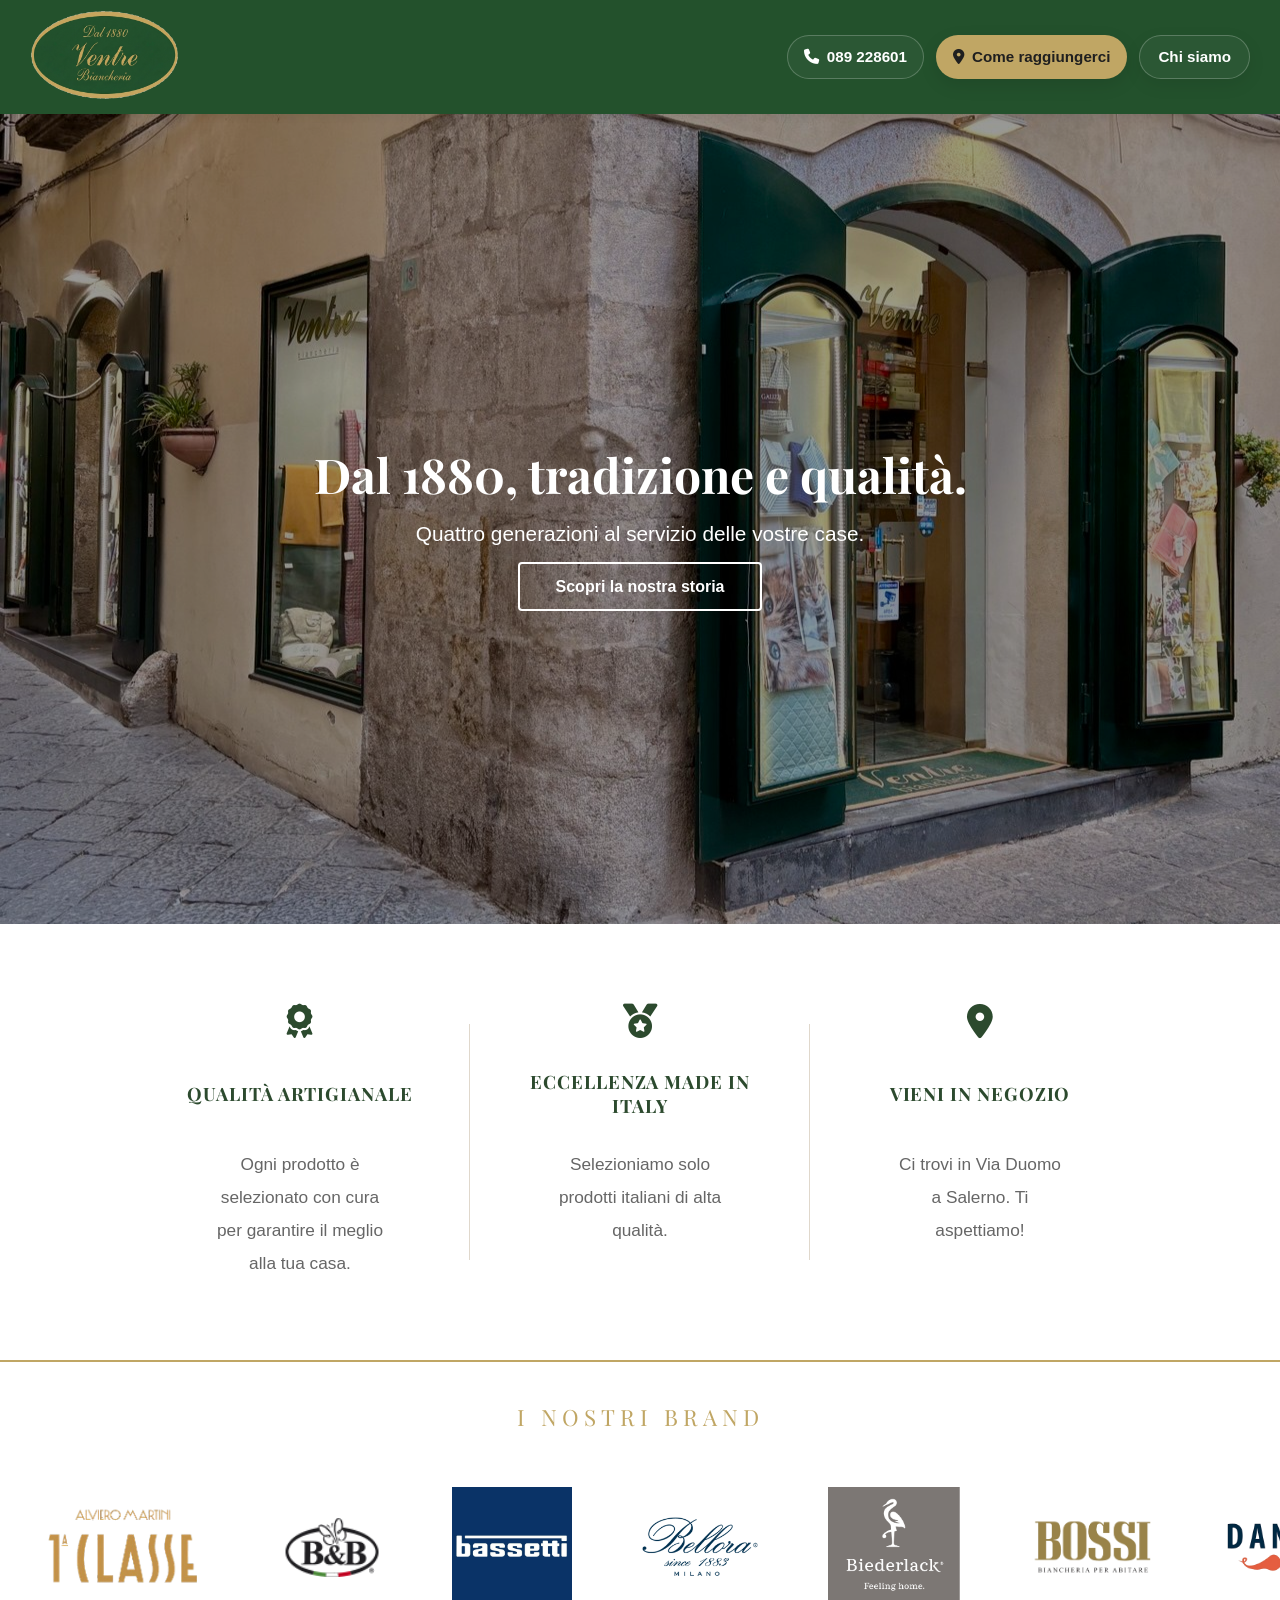
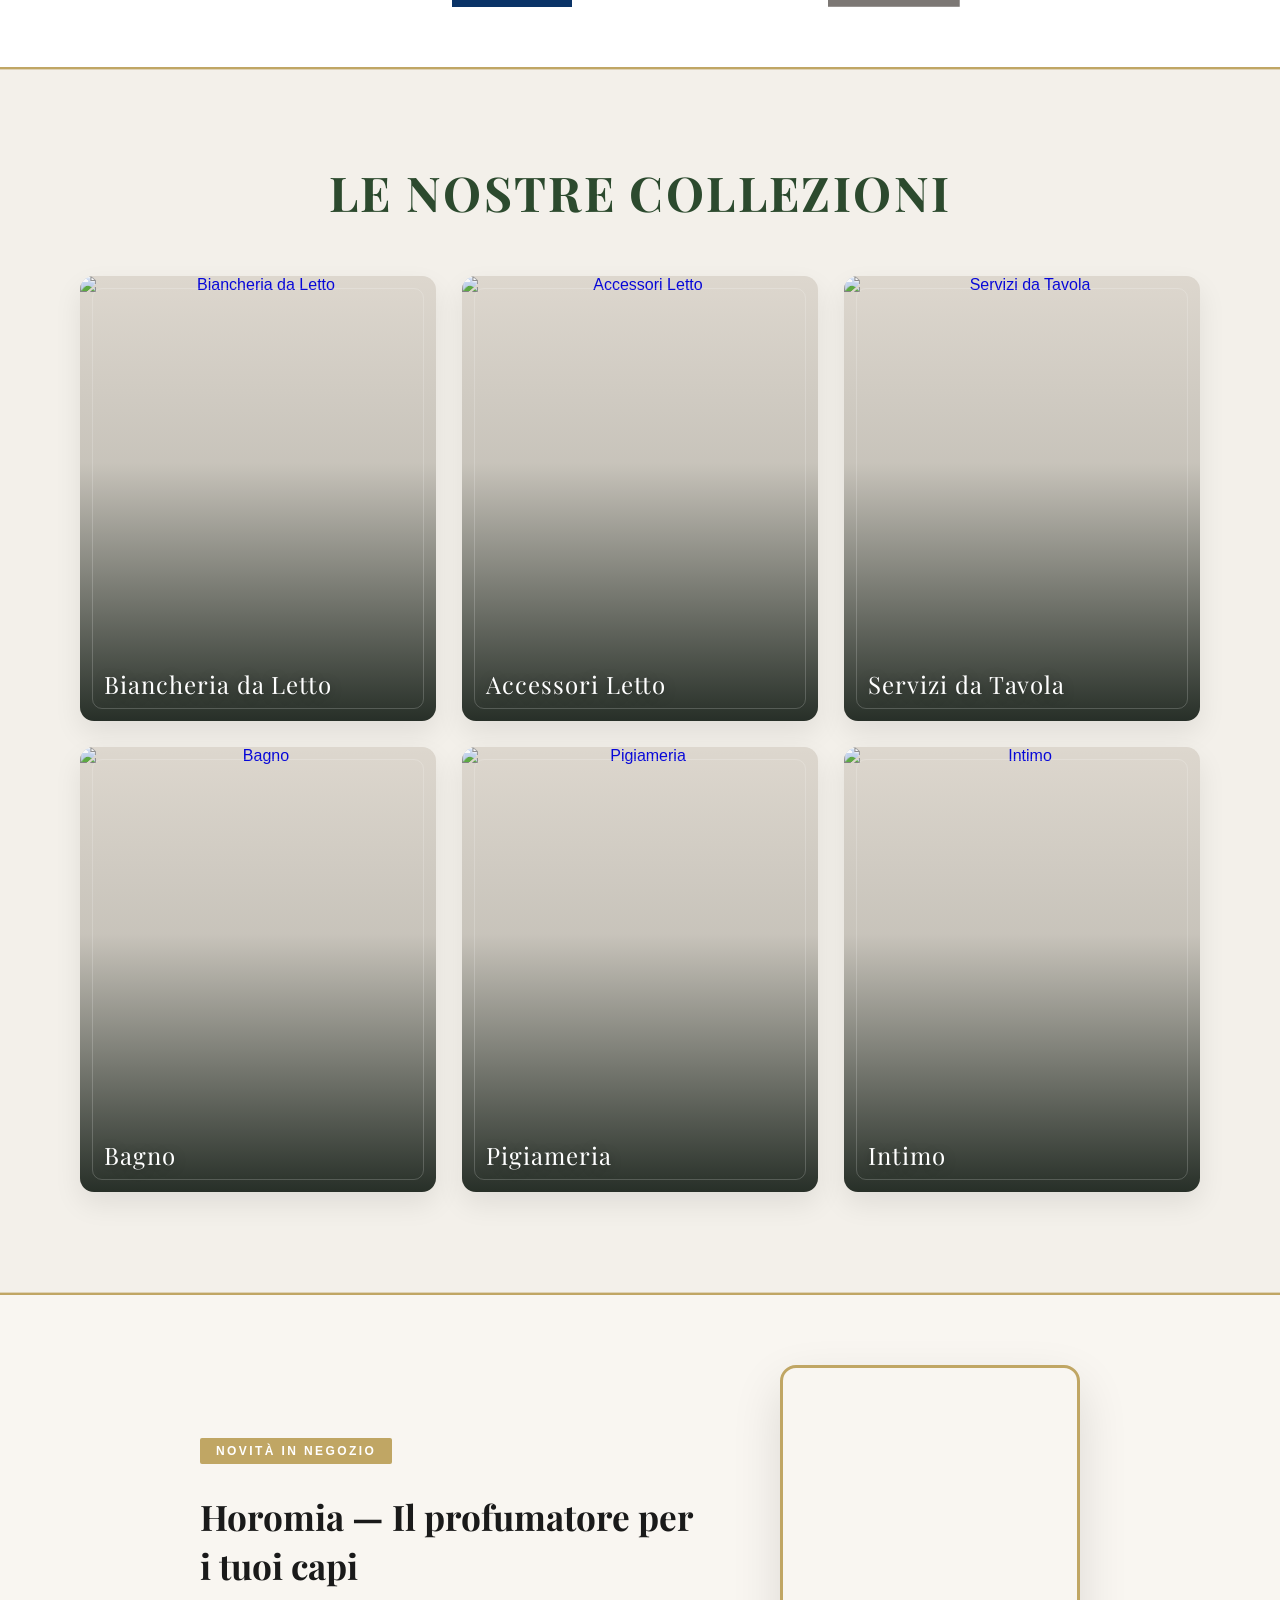
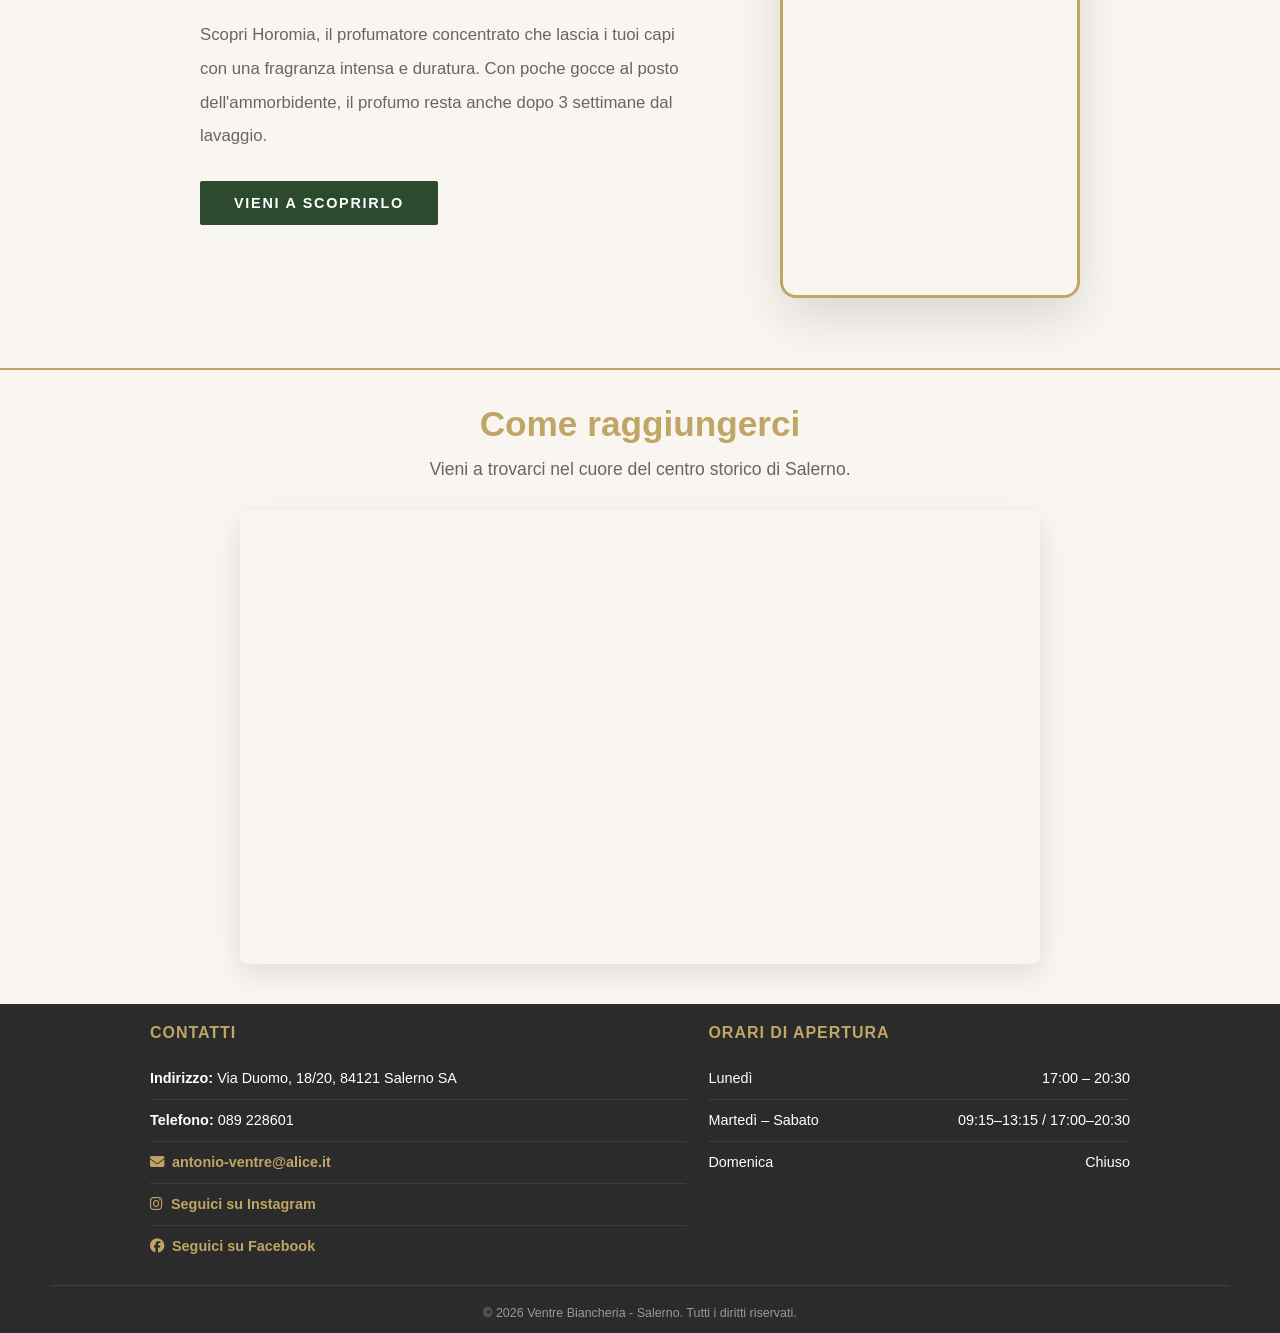
==== commit c3ac5086: "varie" ====
--- a/index.html
+++ b/index.html
@@ -139,10 +139,10 @@
         <section class="novita">
             <div class="novita-testo">
                 <span class="novita-tag">Novità in negozio</span>
-                <h2>Horomia — Il profumatore per i tuoi panni</h2>
+                <h2>Horomia — Il profumatore per i tuoi capi</h2>
                 <p>Scopri Horomia, il profumatore concentrato che lascia i tuoi capi con una fragranza intensa e
                     duratura. Con poche gocce al posto dell'ammorbidente, il profumo resta anche dopo 3 settimane dal
-                    lavaggio. Disponibile nel nostro negozio in Via Duomo a Salerno.</p>
+                    lavaggio. </p>
                 <a href="#come-raggiungerci" class="novita-btn">Vieni a scoprirlo</a>
             </div>
             <div class="novita-video">
@@ -154,7 +154,7 @@
 
         <section class="sezione-mappa" id="come-raggiungerci">
             <h2 class="titolo-mappa">Come raggiungerci</h2>
-            <p class="sottotitolo-mappa">Vieni a trovarci nel cuore storico di Salerno.</p>
+            <p class="sottotitolo-mappa">Vieni a trovarci nel cuore del centro storico di Salerno.</p>
 
             <div class="contenitore-mappa">
                 <iframe
--- a/style.css
+++ b/style.css
@@ -1,6 +1,6 @@
 /* =========================================
    PANNELLO DI CONTROLLO (Variabili)
-   ========================================= */
+   ========================================== */
 :root {
     --background-color: #eeeeee;
     --colore-sfondo-bar: #23512C;
@@ -13,7 +13,7 @@
     --colore-accento-footer: #C0A664;
     --colore-sfondo-menu-tendina: #ffffff;
     --altezza-logo: 90px;
-    --grandezza-testo-menu: 1.0rem;
+    --grandezza-testo-menu: 1rem;
     --font-principale: 'Segoe UI', Roboto, Helvetica, Arial, sans-serif;
     --font-logo: 'Tangerine', cursive;
 }
@@ -22,6 +22,10 @@
     margin: 0;
     padding: 0;
     box-sizing: border-box;
+}
+
+html {
+    scroll-behavior: smooth;
 }
 
 body {
@@ -37,6 +41,9 @@
     flex-grow: 1;
 }
 
+/* =========================================
+   HEADER
+   ========================================== */
 .top-bar {
     display: flex;
     align-items: center;
@@ -70,7 +77,6 @@
     display: flex;
     align-items: center;
     justify-content: flex-end;
-    flex-wrap: wrap;
     gap: 12px;
 }
 
@@ -118,27 +124,22 @@
 
 .btn-chi-siamo {
     color: #ffffff;
-    font-weight: 600;
-    border: 1px solid transparent;
-    padding-inline: 10px;
+    font-weight: 700;
+    background: rgba(255, 255, 255, 0.04);
+    border: 1px solid rgba(255, 255, 255, 0.22);
+    box-shadow: 0 6px 18px rgba(0, 0, 0, 0.08);
+    padding: 10px 18px;
 }
 
 .btn-chi-siamo:hover {
-    color: var(--colore-accento);
+    background: rgba(255, 255, 255, 0.10);
+    border-color: rgba(255, 255, 255, 0.38);
+    color: #ffffff;
+    transform: translateY(-1px);
 }
 
 .btn-chi-siamo::after {
-    content: '';
-    display: block;
-    width: 0;
-    height: 1.5px;
-    background: var(--colore-accento);
-    transition: width 0.3s ease;
-    margin-top: 5px;
-}
-
-.btn-chi-siamo:hover::after {
-    width: 100%;
+    display: none;
 }
 
 .telefono-header i,
@@ -147,86 +148,9 @@
     flex-shrink: 0;
 }
 
-@media (max-width: 1100px) {
-    .top-bar {
-        padding: 10px 20px;
-        gap: 16px;
-    }
-
-    .info-destra {
-        gap: 10px;
-    }
-
-    .telefono-header,
-    .btn-raggiungerci,
-    .btn-chi-siamo {
-        font-size: 0.9rem;
-        padding: 10px 14px;
-    }
-}
-
-@media (max-width: 768px) {
-    .top-bar {
-        padding: 10px 16px;
-        min-height: auto;
-    }
-
-    .logo-img {
-        height: 74px;
-    }
-
-    .info-destra {
-        gap: 8px;
-    }
-
-    .telefono-header span,
-    .btn-raggiungerci span {
-        display: none;
-    }
-
-    .telefono-header,
-    .btn-raggiungerci {
-        width: 44px;
-        min-width: 44px;
-        height: 44px;
-        min-height: 44px;
-        padding: 0;
-    }
-
-    .btn-chi-siamo {
-        min-height: 44px;
-        padding: 10px 8px;
-        font-size: 0.88rem;
-        letter-spacing: 0.5px;
-    }
-
-    .btn-chi-siamo::after {
-        margin-top: 3px;
-    }
-}
-
-@media (max-width: 560px) {
-    .top-bar {
-        flex-wrap: wrap;
-        justify-content: center;
-        text-align: center;
-    }
-
-    .logo-container {
-        width: 100%;
-        justify-content: center;
-    }
-
-    .info-destra {
-        width: 100%;
-        justify-content: center;
-    }
-}
-
 /* =========================================
-   PAGINA "CHI SIAMO"
-   ========================================= */
-
+   PAGINA CHI SIAMO
+   ========================================== */
 .pagina-chi-siamo {
     padding: 20px 10px;
     background-color: #eeeeee;
@@ -330,27 +254,15 @@
     color: #2f2f2f;
 }
 
-@media (max-width: 768px) {
-    .storia-container.storia-con-sfondo {
-        padding: 50px 16px;
-        background-position: center top;
-    }
-
-    .storia-con-sfondo .storia-box {
-        padding: 35px 22px;
-        background: rgba(255, 255, 255, 0.72);
-    }
-}
-
 /* =========================================
    SEZIONE MAPPA
-   ========================================= */
-
+   ========================================== */
 .sezione-mappa {
-    max-width: 800px;
-    margin: 40px auto;
+    background: #f9f6f1;
+    max-width: 100%;
+    margin: 0;
     text-align: center;
-    padding: 0px 20px;
+    padding: 34px 20px 40px;
 }
 
 .titolo-mappa {
@@ -367,16 +279,17 @@
 
 .contenitore-mappa {
     width: 100%;
+    max-width: 800px;
+    margin: 0 auto;
     border-radius: 8px;
     overflow: hidden;
     box-shadow: 0 10px 30px rgba(0, 0, 0, 0.1);
-    background-color: #eee;
+    background: transparent;
 }
 
 /* =========================================
    FOOTER
-   ========================================= */
-
+   ========================================== */
 .main-footer {
     background-color: var(--colore-sfondo-footer);
     color: var(--colore-testo-footer);
@@ -385,30 +298,25 @@
 }
 
 .footer-content {
-    display: flex;
-    justify-content: center;
-    gap: 80px;
-    flex-wrap: wrap;
-    max-width: 900px;
-    margin: 0 auto 20px auto;
+    display: grid;
+    grid-template-columns: minmax(0, 1.12fr) minmax(0, 0.88fr);
+    gap: 22px;
+    max-width: 980px;
+    margin: 0 auto 18px auto;
+    align-items: start;
 }
 
 .footer-col {
-    flex: 0 1 400px;
+    min-width: 0;
 }
 
 .footer-col h3 {
-    font-size: 1.1rem;
+    font-size: 1rem;
+    line-height: 1.15;
+    letter-spacing: 0.06em;
+    margin-bottom: 16px;
+    color: var(--colore-accento-footer);
     text-transform: uppercase;
-    letter-spacing: 1px;
-    margin-bottom: 15px;
-    color: var(--colore-accento-footer);
-}
-
-.footer-col p {
-    font-size: 0.9rem;
-    line-height: 1.6;
-    margin-bottom: 10px;
 }
 
 .footer-col:last-child {
@@ -417,38 +325,53 @@
 
 .footer-bottom {
     text-align: center;
-    font-size: 0.8rem;
-    border-top: 1px solid #444;
-    padding-top: 20px;
+    font-size: 0.78rem;
+    line-height: 1.5;
+    border-top: 1px solid rgba(255, 255, 255, 0.10);
+    padding-top: 18px;
     color: #999;
 }
 
 .lista-allineata {
     list-style: none;
-    max-width: 380px;
+    max-width: 100%;
 }
 
 .lista-allineata li {
     font-size: 0.9rem;
-    padding: 8px 0;
-    min-height: 45px;
-    display: flex;
-    align-items: center;
-}
-
-.riga-contatti {
-    border-bottom: 1px solid #444;
-    width: 100%;
-}
-
-.riga-orari {
-    justify-content: space-between;
-    border-bottom: 1px solid #444;
+    padding: 10px 0;
+    line-height: 1.45;
+    border-bottom: 1px solid rgba(255, 255, 255, 0.08);
     width: 100%;
 }
 
 .lista-allineata li:last-child {
     border-bottom: none;
+}
+
+.riga-contatti,
+.riga-orari {
+    width: 100%;
+    min-width: 0;
+}
+
+.riga-orari {
+    display: flex;
+    justify-content: space-between;
+    align-items: flex-start;
+    gap: 12px;
+}
+
+.riga-orari span:last-child,
+.riga-orari strong:last-child {
+    text-align: right;
+    white-space: nowrap;
+}
+
+.main-footer a[href^="mailto:"] {
+    font-size: 0.9rem;
+    word-break: break-word;
+    overflow-wrap: anywhere;
 }
 
 /* HERO */
@@ -508,7 +431,7 @@
 .valori {
     display: flex;
     justify-content: center;
-    align-items: flex-start;
+    align-items: stretch;
     gap: 0;
     padding: 80px 80px;
     background-color: #fff;
@@ -516,21 +439,33 @@
 }
 
 .valore {
-    flex: 1;
-    max-width: 320px;
-    padding: 0 60px;
-    border-right: 1px solid #e0d8cc;
+    position: relative;
+    flex: 1 1 0;
+    max-width: 340px;
+    min-width: 0;
+    padding: 0 44px;
     display: flex;
     flex-direction: column;
     align-items: center;
-}
-
-.valore:last-child {
-    border-right: none;
+    justify-content: flex-start;
+}
+
+.valore::after {
+    content: "";
+    position: absolute;
+    top: 20px;
+    right: 0;
+    width: 1px;
+    height: calc(100% - 40px);
+    background-color: #e0d8cc;
+}
+
+.valore:last-child::after {
+    display: none;
 }
 
 .valore-icona {
-    font-size: 2rem;
+    font-size: 2.15rem;
     display: block;
     margin-bottom: 20px;
     color: #2c4a2e;
@@ -538,20 +473,27 @@
 
 .valore h3 {
     font-family: 'Playfair Display', serif;
-    font-size: 0.95rem;
-    margin-bottom: 12px;
+    font-size: 1.15rem;
+    margin-bottom: 18px;
     color: #2c4a2e;
     letter-spacing: 0.05em;
     text-transform: uppercase;
+    line-height: 1.35;
+    min-height: 72px;
+    display: flex;
+    align-items: center;
+    justify-content: center;
+    text-align: center;
 }
 
 .valore p {
-    font-size: 0.95rem;
+    font-size: 1.08rem;
     color: #666;
-    line-height: 1.8;
-}
-
-/* GRIGLIA CATEGORIE */
+    line-height: 1.9;
+    max-width: 18ch;
+    margin: 0 auto;
+}
+
 /* GRIGLIA CATEGORIE */
 .categorie {
     padding: 90px 20px 100px;
@@ -656,7 +598,6 @@
     font-size: clamp(1.1rem, 2vw, 1.5rem);
     line-height: 1.2;
     letter-spacing: 0.04em;
-    text-transform: none;
     text-align: left;
     text-shadow: 0 2px 12px rgba(0, 0, 0, 0.35);
     background: none;
@@ -664,53 +605,12 @@
     width: auto;
 }
 
-@media (max-width: 992px) {
-    .categorie {
-        padding: 80px 20px 90px;
-    }
-
-    .categorie-griglia {
-        grid-template-columns: repeat(2, 1fr);
-        gap: 22px;
-    }
-}
-
-@media (max-width: 640px) {
-    .categorie {
-        padding: 70px 16px 80px;
-    }
-
-    .categorie-griglia {
-        grid-template-columns: 1fr;
-        gap: 20px;
-    }
-
-    .categoria-card {
-        aspect-ratio: 5 / 4;
-        border-radius: 12px;
-    }
-
-    .categoria-card::after {
-        inset: 10px;
-    }
-
-    .categoria-nome {
-        left: 20px;
-        right: 20px;
-        bottom: 18px;
-        font-size: 1.2rem;
-    }
-}
-
-/* =========================================
-   SEZIONE NOVITÀ
-   ========================================= */
-
+/* SEZIONE NOVITÀ */
 .novita {
     display: flex;
     align-items: center;
     justify-content: center;
-    gap: 80px;                        /* ← più respiro tra testo e video */
+    gap: 80px;
     padding: 70px 8%;
     background-color: #f9f6f1;
     width: 100%;
@@ -723,7 +623,7 @@
     max-width: 500px;
     display: flex;
     flex-direction: column;
-    gap: 28px;                        /* ← più spazio tra badge, titolo, testo, bottone */
+    gap: 28px;
 }
 
 .novita-tag {
@@ -741,7 +641,7 @@
 
 .novita-testo h2 {
     font-family: 'Playfair Display', serif;
-    font-size: 2.2rem;               /* ← leggermente più grande */
+    font-size: 2.2rem;
     color: #1a1a1a;
     line-height: 1.4;
 }
@@ -749,7 +649,7 @@
 .novita-testo p {
     font-size: 1.05rem;
     color: #666;
-    line-height: 2;                  /* ← più spazio tra le righe del testo */
+    line-height: 2;
 }
 
 .novita-btn {
@@ -773,21 +673,24 @@
 }
 
 .novita-video {
-    flex: 0 0 300px;                 /* ← più grande, da 260px a 300px */
-    max-height: 540px;               /* ← più alto */
-    aspect-ratio: 9/16;
+    flex: 0 0 300px;
+    max-height: 540px;
+    aspect-ratio: 9 / 16;
     border-radius: 16px;
     overflow: hidden;
-    box-shadow: 0 20px 50px rgba(0,0,0,0.12);
+    box-shadow: 0 20px 50px rgba(0, 0, 0, 0.12);
     border: 3px solid #C0A664;
 }
 
 .novita-video video,
-.novita-video iframe {
+.novita-video iframe,
+.novita-video img {
     width: 100%;
     height: 100%;
     object-fit: cover;
-}
+    display: block;
+}
+
 /* STRISCIA BRAND */
 .brands-strip {
     width: 100%;
@@ -808,6 +711,11 @@
     margin-bottom: 25px;
 }
 
+.brands-scroll {
+    width: 100%;
+    overflow: hidden;
+}
+
 .brands-track {
     display: flex;
     width: max-content;
@@ -838,29 +746,18 @@
     opacity: 0.85;
 }
 
-.brands-slide img.logo-piccolo {
-    height: 35px;
-}
-
-.brands-slide img.logo-medio {
-    height: 90px;
-}
-
-.brands-slide img.logo-grande {
-    height: 120px;
-}
-
-.brands-slide img.logo-xl {
-    height: 180px;
-}
-.brands-slide img.logo-xxl {
-    height: 240px;
-}
+.brands-slide img.logo-piccolo { height: 35px; }
+.brands-slide img.logo-medio { height: 90px; }
+.brands-slide img.logo-grande { height: 120px; }
+.brands-slide img.logo-xl { height: 180px; }
+.brands-slide img.logo-xxl { height: 240px; }
+
 @keyframes scroll-brands {
-    0%   { transform: translateX(0); }
+    0% { transform: translateX(0); }
     100% { transform: translateX(-50%); }
 }
 
+/* PAGINE CATEGORIA / PRODOTTI */
 .pagina-categoria,
 .pagina-prodotti {
     background: #f8f7f3;
@@ -985,38 +882,26 @@
     color: #1f1f1f;
 }
 
-@media (max-width: 992px) {
-    .griglia-prodotti,
-    .tipi-prodotti {
-        grid-template-columns: repeat(2, 1fr);
-    }
-}
-
-@media (max-width: 640px) {
-    .griglia-prodotti,
-    .tipi-prodotti {
-        grid-template-columns: 1fr;
-    }
-
-    .intro-categoria h1,
-    .top-prodotti h1 {
-        font-size: 2.2rem;
-    }
-
-    .hero-categoria img {
-        height: 220px;
-    }
-}
 /* =========================================
-   Scorrimento
-   ========================================= */
-html {
-    scroll-behavior: smooth;
-}
-/* =========================================
-   RESPONSIVE FIXES FINALI
-   Da incollare in fondo al file
+   RESPONSIVE
    ========================================== */
+@media (max-width: 1100px) {
+    .top-bar {
+        padding: 10px 20px;
+        gap: 16px;
+    }
+
+    .info-destra {
+        gap: 10px;
+    }
+
+    .telefono-header,
+    .btn-raggiungerci,
+    .btn-chi-siamo {
+        font-size: 0.9rem;
+        padding: 10px 14px;
+    }
+}
 
 @media (max-width: 992px) {
     .hero {
@@ -1039,11 +924,29 @@
     }
 
     .valori {
-        padding: 50px 18px;
+        padding: 50px 24px;
     }
 
     .valore {
-        padding: 0 18px;
+        padding: 0 26px;
+    }
+
+    .valore h3 {
+        min-height: 68px;
+    }
+
+    .valore p {
+        max-width: 17ch;
+    }
+
+    .categorie {
+        padding: 80px 20px 90px;
+    }
+
+    .categorie-griglia,
+    .griglia-prodotti,
+    .tipi-prodotti {
+        grid-template-columns: repeat(2, 1fr);
     }
 
     .novita {
@@ -1063,31 +966,35 @@
 
 @media (max-width: 768px) {
     .top-bar {
-        padding: 8px 14px;
-        min-height: 74px;
-        gap: 18px;
-        flex-wrap: nowrap;
-    }
-
-    .logo-container {
-        width: auto;
-        justify-content: flex-start;
         display: flex;
         align-items: center;
+        justify-content: space-between;
+        flex-wrap: nowrap;
+        gap: 6px;
+        padding: 8px 10px;
+        min-height: 68px;
+        overflow: hidden;
+    }
+
+    .logo-container {
+        display: flex;
+        align-items: center;
+        justify-content: flex-start;
         flex: 0 0 auto;
-        margin-right: 6px;
+        width: auto;
+        min-width: 0;
     }
 
     .logo-img {
-        height: 54px;
+        height: 44px;
     }
 
     .info-destra {
         display: flex;
         align-items: center;
         justify-content: flex-end;
-        gap: 8px;
         flex-wrap: nowrap;
+        gap: 5px;
         width: auto;
         min-width: 0;
         margin-left: auto;
@@ -1100,25 +1007,36 @@
 
     .telefono-header,
     .btn-raggiungerci {
-        width: 38px;
-        min-width: 38px;
-        height: 38px;
-        min-height: 38px;
+        width: 34px;
+        min-width: 34px;
+        height: 34px;
+        min-height: 34px;
         padding: 0;
-        flex-shrink: 0;
+        flex: 0 0 34px;
     }
 
     .btn-chi-siamo {
-        min-height: 38px;
-        padding: 8px 8px;
-        font-size: 0.78rem;
-        letter-spacing: 0.2px;
-        flex-shrink: 0;
+        display: inline-flex;
+        align-items: center;
+        justify-content: center;
+        height: 34px;
+        min-height: 34px;
+        padding: 0 10px;
+        font-size: 0.68rem;
+        font-weight: 700;
+        line-height: 1;
         white-space: nowrap;
-    }
-
-    .btn-chi-siamo::after {
-        display: none;
+        letter-spacing: 0;
+        border-radius: 999px;
+        flex: 0 1 auto;
+        min-width: 0;
+        max-width: 96px;
+        overflow: hidden;
+        text-overflow: clip;
+        background: rgba(255, 255, 255, 0.08);
+        border: 1px solid rgba(255, 255, 255, 0.22);
+        color: #ffffff;
+        box-shadow: none;
     }
 
     .hero {
@@ -1155,45 +1073,39 @@
     }
 
     .valori {
-        display: flex;
-        flex-direction: row;
-        justify-content: center;
-        align-items: stretch;
-        padding: 26px 8px;
-        gap: 0;
+        padding: 30px 12px;
     }
 
     .valore {
-        flex: 1;
-        max-width: none;
-        min-width: 0;
-        padding: 16px 10px;
-        border-right: 1px solid #e0d8cc;
-        border-bottom: none;
-    }
-
-    .valore:last-child {
-        border-right: none;
+        padding: 0 10px;
+    }
+
+    .valore::after {
+        top: 12px;
+        height: calc(100% - 24px);
     }
 
     .valore-icona {
-        font-size: 1.5rem;
+        font-size: 1.7rem;
         margin-bottom: 12px;
     }
 
     .valore h3 {
-        font-size: 0.72rem;
-        line-height: 1.35;
-        margin-bottom: 8px;
+        font-size: 0.84rem;
+        line-height: 1.4;
+        margin-bottom: 10px;
         letter-spacing: 0.03em;
+        min-height: 46px;
     }
 
     .valore p {
-        font-size: 0.74rem;
-        line-height: 1.45;
+        font-size: 0.84rem;
+        line-height: 1.55;
+        max-width: 16ch;
     }
 
     .brands-strip {
+        overflow: hidden;
         padding: 28px 0 22px;
     }
 
@@ -1201,372 +1113,6 @@
         font-size: 1.05rem;
         letter-spacing: 3px;
         margin-bottom: 18px;
-    }
-
-    .brands-slide {
-        gap: 34px;
-        padding: 0 18px;
-    }
-
-    .brands-slide img {
-        height: 42px;
-    }
-
-    .brands-slide img.logo-piccolo {
-        height: 26px;
-    }
-
-    .brands-slide img.logo-medio {
-        height: 58px;
-    }
-
-    .brands-slide img.logo-grande {
-        height: 78px;
-    }
-
-    .brands-slide img.logo-xl {
-        height: 108px;
-    }
-
-    .brands-slide img.logo-xxl {
-        height: 140px;
-    }
-
-    .categorie {
-        padding: 70px 16px 80px;
-    }
-
-    .categorie-titolo {
-        margin-bottom: 34px;
-    }
-
-    .categorie-griglia {
-        grid-template-columns: 1fr;
-        gap: 18px;
-    }
-
-    .categoria-card {
-        aspect-ratio: 5 / 4;
-        border-radius: 12px;
-    }
-
-    .categoria-card::after {
-        inset: 10px;
-    }
-
-    .categoria-nome {
-        left: 18px;
-        right: 18px;
-        bottom: 18px;
-        font-size: 1.15rem;
-    }
-
-    .novita {
-        flex-direction: column;
-        gap: 28px;
-        padding: 56px 18px;
-        text-align: center;
-    }
-
-    .novita-testo {
-        max-width: 100%;
-        align-items: center;
-        gap: 20px;
-    }
-
-    .novita-testo h2 {
-        font-size: 1.8rem;
-        line-height: 1.3;
-    }
-
-    .novita-testo p {
-        font-size: 1rem;
-        line-height: 1.8;
-    }
-
-    .novita-btn {
-        padding: 13px 22px;
-        font-size: 0.84rem;
-    }
-
-    .novita-video {
-        width: min(100%, 320px);
-        flex: none;
-        max-height: none;
-    }
-
-    .sezione-mappa {
-        margin: 28px auto;
-        padding: 0 16px;
-    }
-
-    .titolo-mappa {
-        font-size: 1.8rem;
-    }
-
-    .sottotitolo-mappa {
-        font-size: 1rem;
-        margin-bottom: 20px;
-    }
-
-    .contenitore-mappa iframe {
-        height: 320px;
-    }
-
-    .main-footer {
-        padding: 30px 18px 12px;
-    }
-
-    .footer-content {
-        flex-direction: column;
-        gap: 26px;
-        margin-bottom: 12px;
-    }
-
-    .footer-col {
-        flex: 1 1 auto;
-    }
-
-    .footer-col h3 {
-        margin-bottom: 10px;
-    }
-
-    .lista-allineata {
-        max-width: 100%;
-    }
-
-    .lista-allineata li {
-        min-height: auto;
-        padding: 10px 0;
-        font-size: 0.92rem;
-    }
-
-    .riga-orari {
-        gap: 12px;
-    }
-
-    .storia-container {
-        padding: 18px 20px;
-    }
-
-    .titolo-storia {
-        font-size: clamp(3rem, 12vw, 4.2rem);
-    }
-
-    .sottotitolo-storia {
-        font-size: clamp(2rem, 8vw, 2.6rem);
-    }
-
-    .storia-container p {
-        font-size: 1rem;
-        line-height: 1.75;
-        text-align: left;
-    }
-
-    .intro-storia {
-        font-size: 1.08rem !important;
-    }
-
-    .storia-container.storia-con-sfondo {
-        padding: 40px 14px;
-        background-position: center top;
-    }
-
-    .storia-con-sfondo .storia-box {
-    max-width: 88%;
-    padding: 24px 16px;
-    background: rgba(255, 255, 255, 0.62);
-    backdrop-filter: blur(2px);
-    -webkit-backdrop-filter: blur(2px);
-}
-
-    .hero-categoria img {
-        height: 240px;
-    }
-
-    .intro-categoria {
-        padding: 30px 18px 12px;
-    }
-
-    .intro-categoria h1,
-    .top-prodotti h1 {
-        font-size: 2.3rem;
-        line-height: 1.15;
-    }
-
-    .intro-categoria h2 {
-        font-size: 1.45rem;
-    }
-
-    .intro-categoria p {
-        font-size: 1rem;
-        line-height: 1.75;
-    }
-
-    .tipi-prodotti {
-        grid-template-columns: 1fr;
-        gap: 20px;
-        padding: 8px 18px 46px;
-    }
-
-    .tipo-card img {
-        height: 280px;
-    }
-
-    .top-prodotti {
-        padding: 30px 18px 18px;
-    }
-
-    .toolbar-prodotti {
-        flex-direction: column;
-        align-items: flex-start;
-        gap: 8px;
-        padding: 14px 18px;
-    }
-
-    .griglia-prodotti {
-        grid-template-columns: repeat(2, 1fr);
-        gap: 18px;
-        padding: 26px 18px 50px;
-    }
-}
-
-@media (max-width: 480px) {
-    .top-bar {
-        padding: 8px 10px;
-        min-height: 68px;
-        gap: 14px;
-    }
-
-    .logo-container {
-        margin-right: 4px;
-    }
-
-    .logo-img {
-        height: 46px;
-    }
-
-    .info-destra {
-        gap: 7px;
-        margin-left: auto;
-    }
-
-    .telefono-header,
-    .btn-raggiungerci {
-        width: 36px;
-        min-width: 36px;
-        height: 36px;
-        min-height: 36px;
-    }
-
-    .btn-chi-siamo {
-        min-height: 36px;
-        font-size: 0.72rem;
-        padding: 7px 6px;
-    }
-
-    .hero {
-        height: 68vh;
-        min-height: 500px;
-    }
-
-    .hero-content h1 {
-        font-size: clamp(1.85rem, 9vw, 2.35rem);
-    }
-
-    .hero-content p {
-        font-size: 0.95rem;
-    }
-
-    .hero-btn {
-        width: 100%;
-        max-width: 240px;
-    }
-
-    .valori {
-        padding: 22px 4px;
-    }
-
-    .valore {
-        padding: 14px 6px;
-    }
-
-    .valore-icona {
-        font-size: 1.3rem;
-        margin-bottom: 10px;
-    }
-
-    .valore h3 {
-        font-size: 0.64rem;
-    }
-
-    .valore p {
-        font-size: 0.68rem;
-        line-height: 1.35;
-    }
-
-    .categorie-titolo,
-    .titolo-mappa {
-        font-size: 1.6rem;
-    }
-
-    .categoria-nome {
-        font-size: 1.05rem;
-    }
-
-    .novita-testo h2 {
-        font-size: 1.55rem;
-    }
-
-    .novita-testo p {
-        font-size: 0.95rem;
-    }
-
-    .contenitore-mappa iframe {
-        height: 280px;
-    }
-
-    .griglia-prodotti {
-        grid-template-columns: 1fr;
-    }
-
-    .footer-bottom {
-        font-size: 0.75rem;
-        line-height: 1.5;
-    }
-}
-
-@media (max-width: 390px) {
-    .hero-content h1 {
-        font-size: 1.75rem;
-    }
-
-    .hero-content p {
-        font-size: 0.92rem;
-    }
-
-    .btn-chi-siamo {
-        font-size: 0.7rem;
-        letter-spacing: 0.1px;
-        padding: 7px 5px;
-    }
-
-    .titolo-storia {
-        font-size: 2.8rem;
-    }
-
-    .sottotitolo-storia {
-        font-size: 1.85rem;
-    }
-}
-.brands-scroll {
-    width: 100%;
-    overflow: hidden;
-}
-
-@media (max-width: 768px) {
-    .brands-strip {
-        overflow: hidden;
     }
 
     .brands-scroll {
@@ -1582,16 +1128,425 @@
         display: none;
     }
 
-    .brands-scroll:active {
-        cursor: grabbing;
-    }
-
     .brands-track {
         width: max-content;
         animation: scroll-brands 40s linear infinite;
     }
 
     .brands-slide {
+        gap: 34px;
+        padding: 0 18px;
         flex-shrink: 0;
     }
-}+
+    .brands-slide img { height: 42px; }
+    .brands-slide img.logo-piccolo { height: 26px; }
+    .brands-slide img.logo-medio { height: 58px; }
+    .brands-slide img.logo-grande { height: 78px; }
+    .brands-slide img.logo-xl { height: 108px; }
+    .brands-slide img.logo-xxl { height: 140px; }
+
+    .categorie {
+        padding: 34px 10px 40px;
+    }
+
+    .categorie-titolo {
+        font-size: 1.35rem;
+        margin-bottom: 18px;
+    }
+
+    .categorie-griglia {
+        grid-template-columns: repeat(3, 1fr);
+        gap: 8px;
+        max-width: 100%;
+    }
+
+    .categoria-card {
+        aspect-ratio: 1 / 1.18;
+        border-radius: 8px;
+        min-height: 0;
+    }
+
+    .categoria-card::after {
+        inset: 6px;
+        border-radius: 6px;
+    }
+
+    .categoria-nome {
+        left: 10px;
+        right: 10px;
+        bottom: 10px;
+        font-size: 0.78rem;
+        line-height: 1.12;
+    }
+
+    .novita {
+        display: grid;
+        grid-template-columns: minmax(0, 1fr) minmax(132px, 36%);
+        align-items: center;
+        gap: 14px;
+        padding: 32px 14px;
+        background-color: #f9f6f1;
+    }
+
+    .novita-testo {
+        max-width: 100%;
+        min-width: 0;
+        display: flex;
+        flex-direction: column;
+        align-items: flex-start;
+        gap: 12px;
+    }
+
+    .novita-tag {
+        display: inline-flex;
+        align-items: center;
+        width: auto;
+        max-width: max-content;
+        padding: 6px 10px;
+        font-size: 0.66rem;
+        line-height: 1.1;
+        letter-spacing: 0.08em;
+        white-space: normal;
+    }
+
+    .novita-testo h2 {
+        font-size: 1rem;
+        line-height: 1.12;
+        margin: 0;
+    }
+
+    .novita-testo p {
+        font-size: 0.78rem;
+        line-height: 1.62;
+        margin: 0;
+        color: #666;
+    }
+
+    .novita-btn {
+        padding: 9px 12px;
+        font-size: 0.68rem;
+        letter-spacing: 0.08em;
+        line-height: 1.1;
+    }
+
+    .novita-video {
+        width: 100%;
+        max-width: none;
+        margin-left: auto;
+        border: 2px solid #c6ab5a;
+        border-radius: 14px;
+        overflow: hidden;
+        background: transparent;
+        box-shadow: 0 10px 24px rgba(0, 0, 0, 0.12);
+        flex: none;
+        max-height: none;
+    }
+
+    .sezione-mappa {
+        padding: 28px 16px 34px;
+    }
+
+    .titolo-mappa {
+        font-size: 1.8rem;
+        margin-bottom: 10px;
+    }
+
+    .sottotitolo-mappa {
+        font-size: 1rem;
+        margin-bottom: 18px;
+    }
+
+    .contenitore-mappa iframe {
+        height: 320px;
+    }
+
+    .main-footer {
+        padding: 28px 14px 12px;
+    }
+
+    .footer-content {
+        grid-template-columns: minmax(0, 1.08fr) minmax(0, 0.92fr);
+        gap: 12px;
+    }
+
+    .footer-col h3 {
+        font-size: 0.88rem;
+        line-height: 1.2;
+        margin-bottom: 10px;
+    }
+
+    .lista-allineata li {
+        padding: 7px 0;
+        font-size: 0.76rem;
+        line-height: 1.35;
+    }
+
+    .riga-orari {
+        flex-direction: column;
+        align-items: flex-start;
+        gap: 1px;
+    }
+
+    .riga-orari span:first-child,
+    .riga-orari strong:first-child {
+        font-size: 0.76rem;
+    }
+
+    .riga-orari span:last-child,
+    .riga-orari strong:last-child {
+        text-align: left;
+        white-space: normal;
+        font-size: 0.72rem;
+        line-height: 1.3;
+    }
+
+    .main-footer a[href^="mailto:"] {
+        font-size: 0.66rem;
+        word-break: break-all;
+    }
+
+    .footer-bottom {
+        font-size: 0.68rem;
+        line-height: 1.4;
+        padding-top: 14px;
+    }
+
+    .storia-container {
+        padding: 18px 20px;
+    }
+
+    .titolo-storia,
+    .pagina-chi-siamo .titolo-storia {
+        font-size: clamp(2.9rem, 11.5vw, 3.8rem);
+        color: #c29626;
+        line-height: 1;
+    }
+
+    .sottotitolo-storia,
+    .pagina-chi-siamo .sottotitolo-storia {
+        font-size: clamp(2rem, 8vw, 2.6rem);
+        line-height: 1.08;
+    }
+
+    .storia-container p {
+        font-size: 1rem;
+        line-height: 1.75;
+        text-align: left;
+    }
+
+    .intro-storia {
+        font-size: 1.08rem !important;
+    }
+
+    .storia-container.storia-con-sfondo {
+        padding: 40px 14px;
+        background-position: center top;
+    }
+
+    .storia-con-sfondo .storia-box {
+        max-width: 88%;
+        padding: 24px 16px;
+        background: rgba(255, 255, 255, 0.62);
+        backdrop-filter: blur(2px);
+        -webkit-backdrop-filter: blur(2px);
+    }
+
+    .hero-categoria img {
+        height: 240px;
+    }
+
+    .intro-categoria {
+        padding: 30px 18px 12px;
+    }
+
+    .intro-categoria h1,
+    .top-prodotti h1 {
+        font-size: 2.3rem;
+        line-height: 1.15;
+    }
+
+    .intro-categoria h2 {
+        font-size: 1.45rem;
+    }
+
+    .intro-categoria p {
+        font-size: 1rem;
+        line-height: 1.75;
+    }
+
+    .tipi-prodotti {
+        grid-template-columns: 1fr;
+        gap: 20px;
+        padding: 8px 18px 46px;
+    }
+
+    .tipo-card img {
+        height: 280px;
+    }
+
+    .top-prodotti {
+        padding: 30px 18px 18px;
+    }
+
+    .toolbar-prodotti {
+        flex-direction: column;
+        align-items: flex-start;
+        gap: 8px;
+        padding: 14px 18px;
+    }
+
+    .griglia-prodotti {
+        grid-template-columns: repeat(2, 1fr);
+        gap: 18px;
+        padding: 26px 18px 50px;
+    }
+}
+
+@media (max-width: 480px) {
+    .hero {
+        height: 68vh;
+        min-height: 500px;
+    }
+
+    .hero-content h1 {
+        font-size: clamp(1.85rem, 9vw, 2.35rem);
+    }
+
+    .hero-content p {
+        font-size: 0.95rem;
+    }
+
+    .hero-btn {
+        width: 100%;
+        max-width: 240px;
+    }
+
+    .valori {
+        padding: 24px 6px;
+    }
+
+    .valore {
+        padding: 0 8px;
+    }
+
+    .valore::after {
+        top: 10px;
+        height: calc(100% - 20px);
+    }
+
+    .valore-icona {
+        font-size: 1.4rem;
+        margin-bottom: 10px;
+    }
+
+    .valore h3 {
+        font-size: 0.7rem;
+        line-height: 1.35;
+        min-height: 40px;
+        margin-bottom: 8px;
+    }
+
+    .valore p {
+        font-size: 0.72rem;
+        line-height: 1.4;
+        max-width: 15ch;
+    }
+
+    .categorie {
+        padding: 30px 8px 34px;
+    }
+
+    .categorie-griglia {
+        gap: 6px;
+    }
+
+    .categoria-card {
+        aspect-ratio: 1 / 1.12;
+        border-radius: 7px;
+    }
+
+    .categoria-card::after {
+        inset: 5px;
+    }
+
+    .categorie-titolo,
+    .titolo-mappa {
+        font-size: 1.6rem;
+    }
+
+    .categoria-nome {
+        left: 8px;
+        right: 8px;
+        bottom: 8px;
+        font-size: 0.68rem;
+        line-height: 1.1;
+    }
+
+    .contenitore-mappa iframe {
+        height: 280px;
+    }
+
+    .griglia-prodotti {
+        grid-template-columns: 1fr;
+    }
+}
+
+@media (max-width: 390px) {
+    .hero-content h1 {
+        font-size: 1.75rem;
+    }
+
+    .hero-content p {
+        font-size: 0.92rem;
+    }
+
+    .btn-chi-siamo {
+        max-width: 92px;
+        font-size: 0.64rem;
+        padding: 0 9px;
+    }
+
+    .titolo-storia {
+        font-size: 2.8rem;
+    }
+
+    .sottotitolo-storia {
+        font-size: 1.85rem;
+    }
+
+    .novita {
+        grid-template-columns: minmax(0, 1fr) minmax(122px, 36%);
+        gap: 12px;
+        padding: 28px 12px;
+    }
+
+    .novita-tag {
+        padding: 6px 9px;
+        font-size: 0.62rem;
+        letter-spacing: 0.06em;
+    }
+
+    .novita-testo h2 {
+        font-size: 0.96rem;
+    }
+
+    .novita-btn {
+        padding: 8px 11px;
+        font-size: 0.64rem;
+    }
+
+    .novita-video {
+        border-radius: 12px;
+    }
+}
+
+@media (min-width: 414px) and (max-width: 768px) {
+    .novita {
+        grid-template-columns: minmax(0, 1fr) minmax(148px, 36%);
+    }
+
+    .novita-testo h2 {
+        font-size: 1.08rem;
+    }
+}
